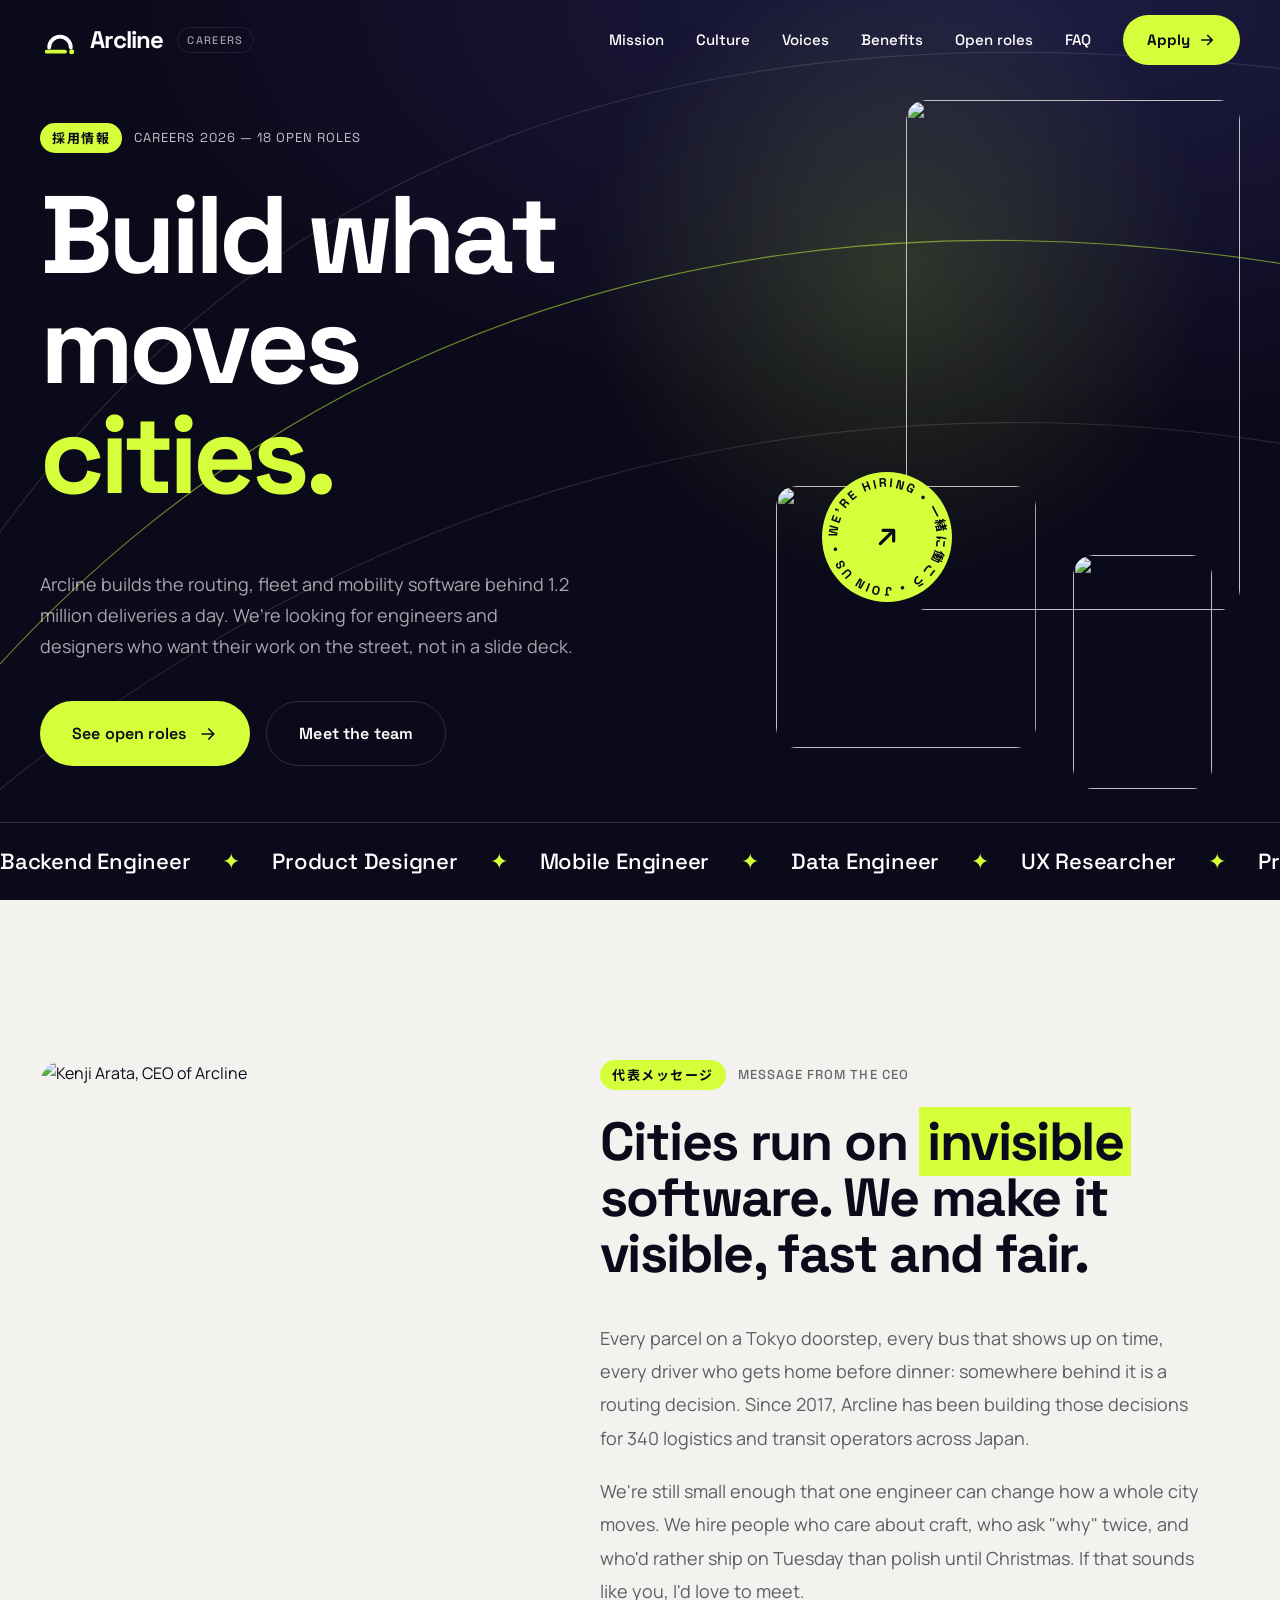
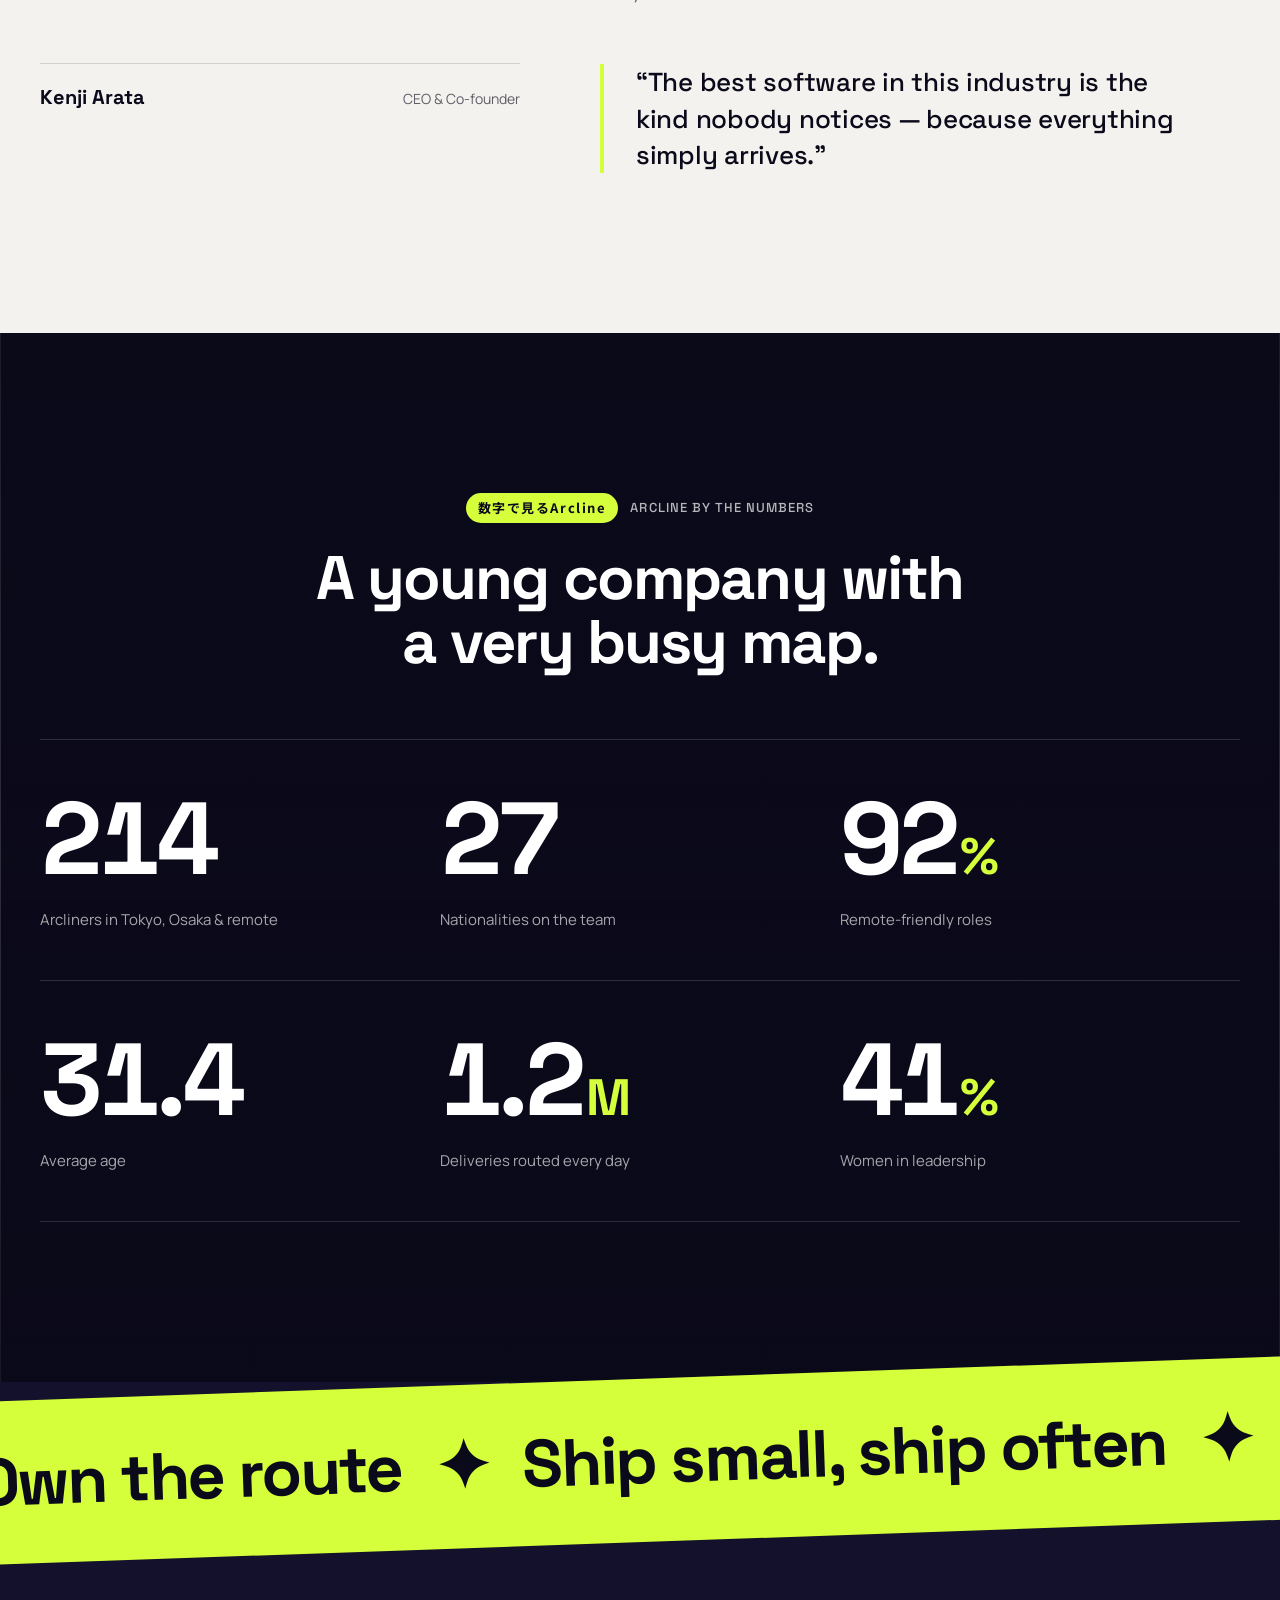
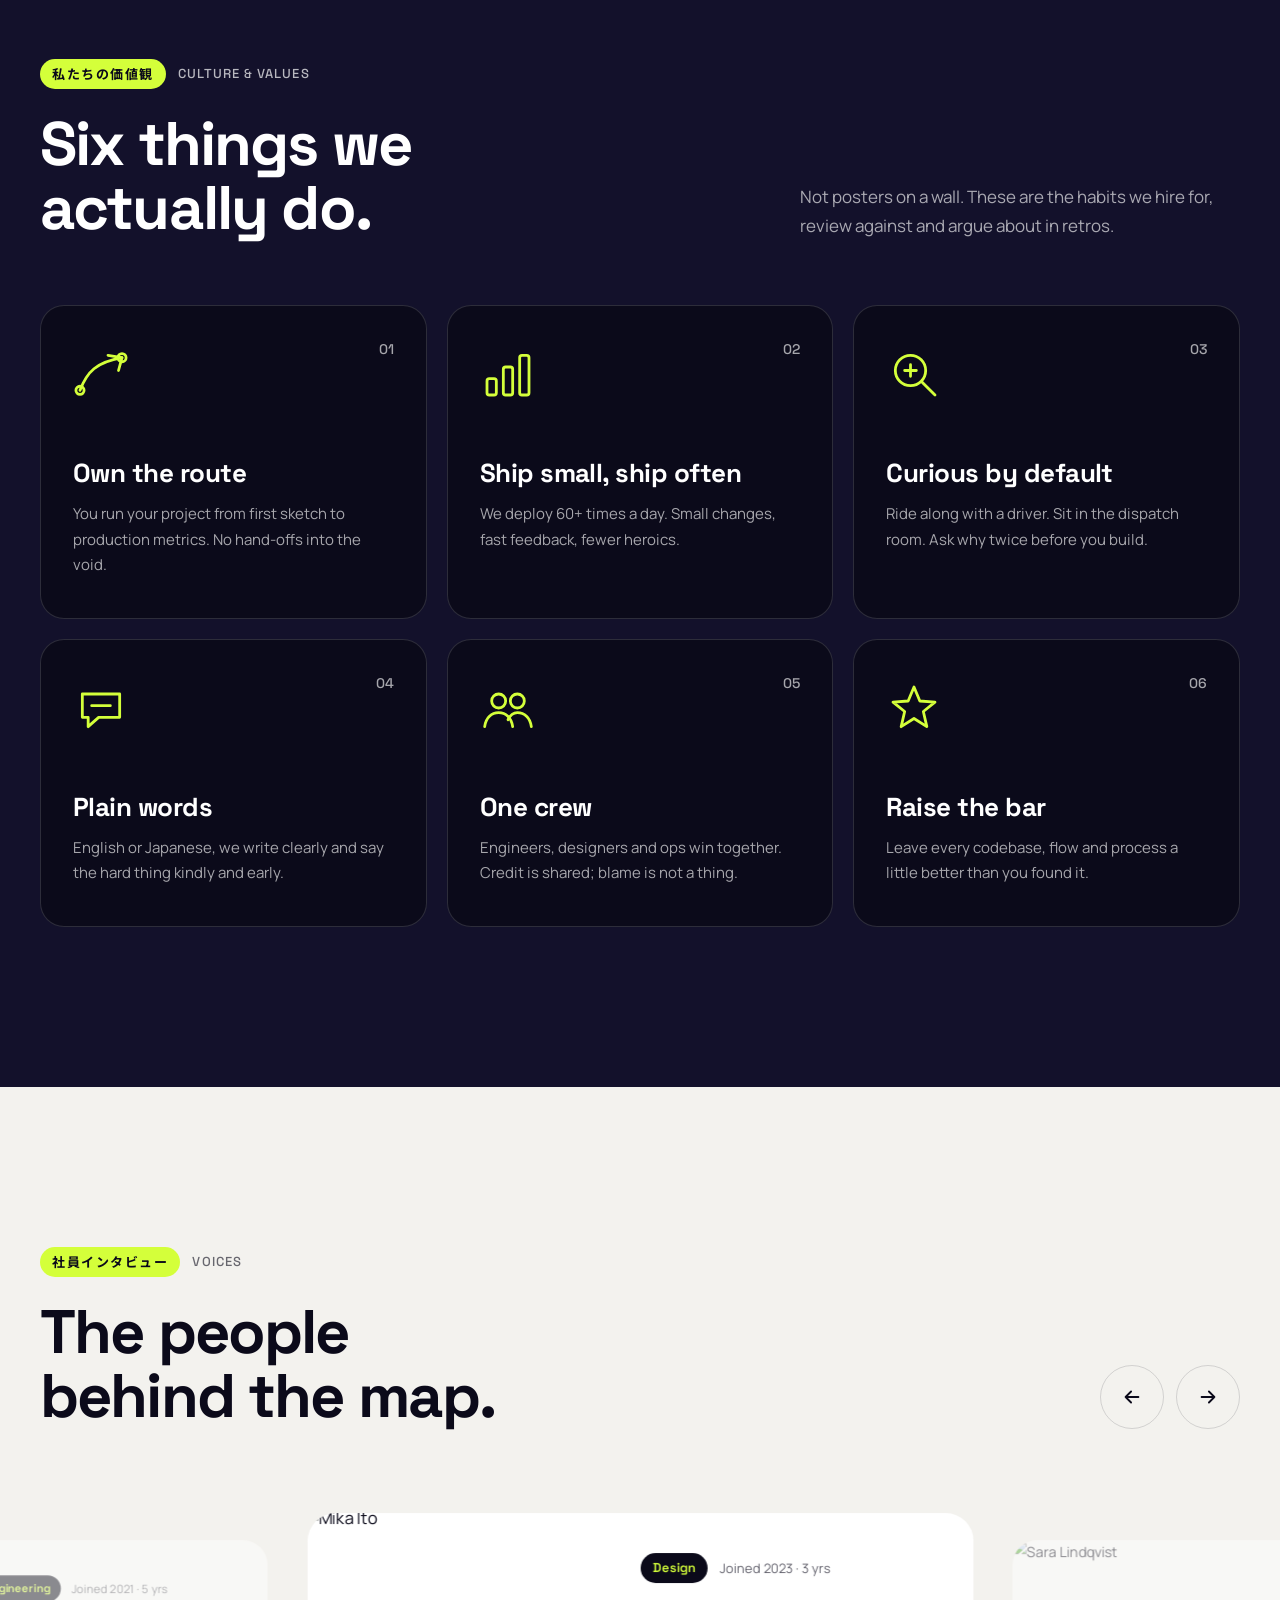
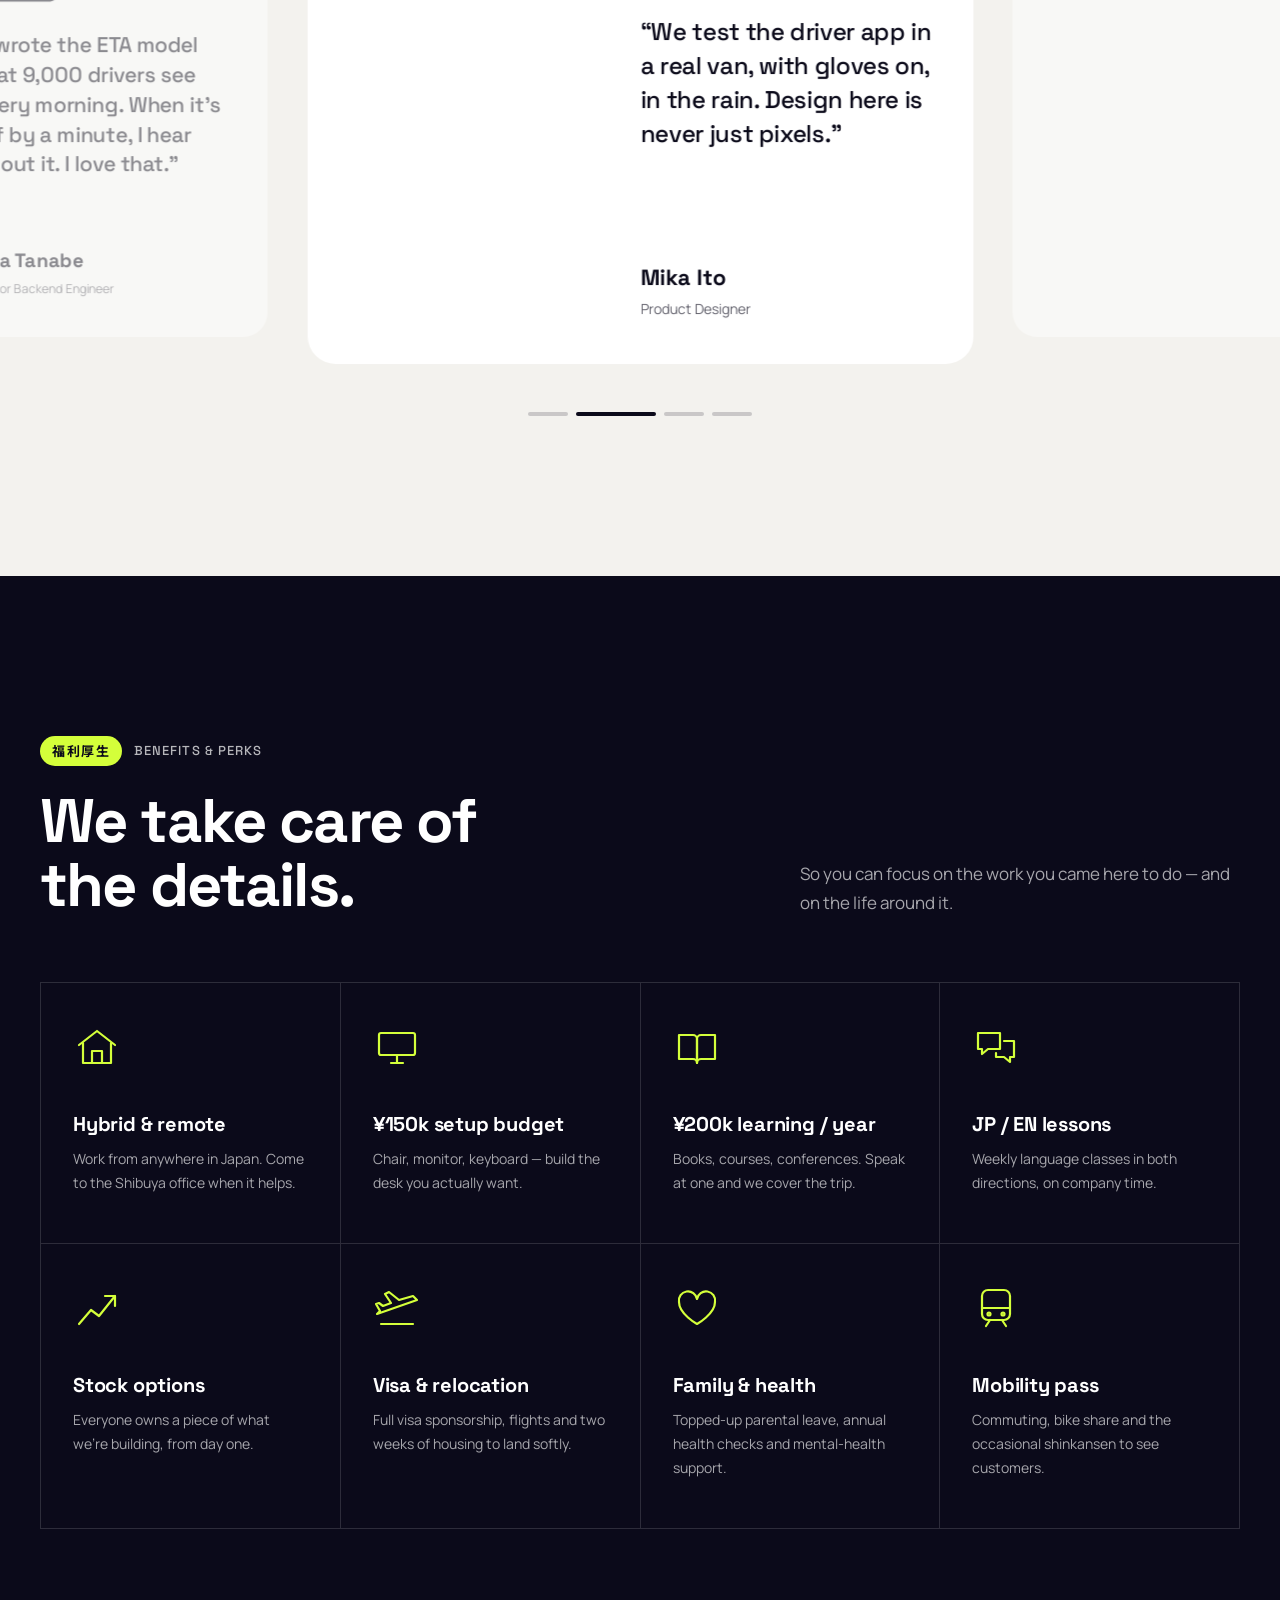
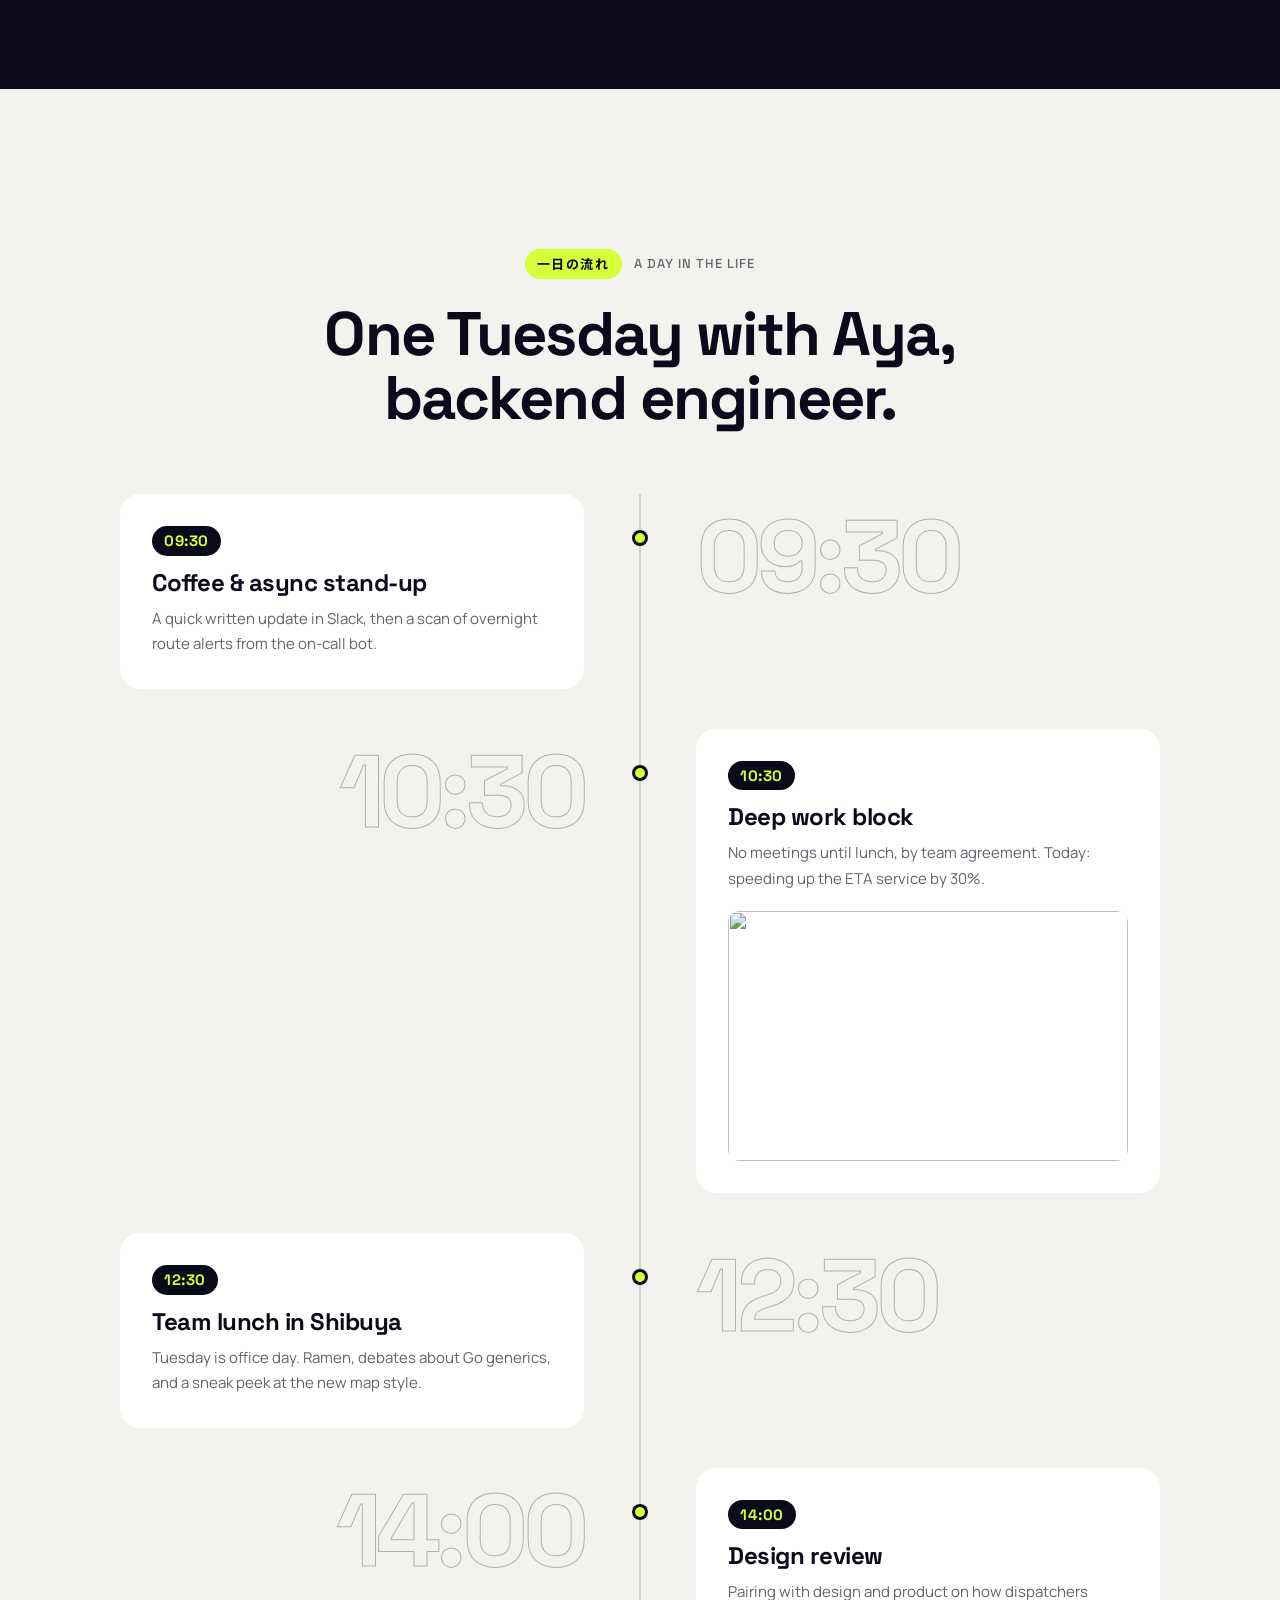
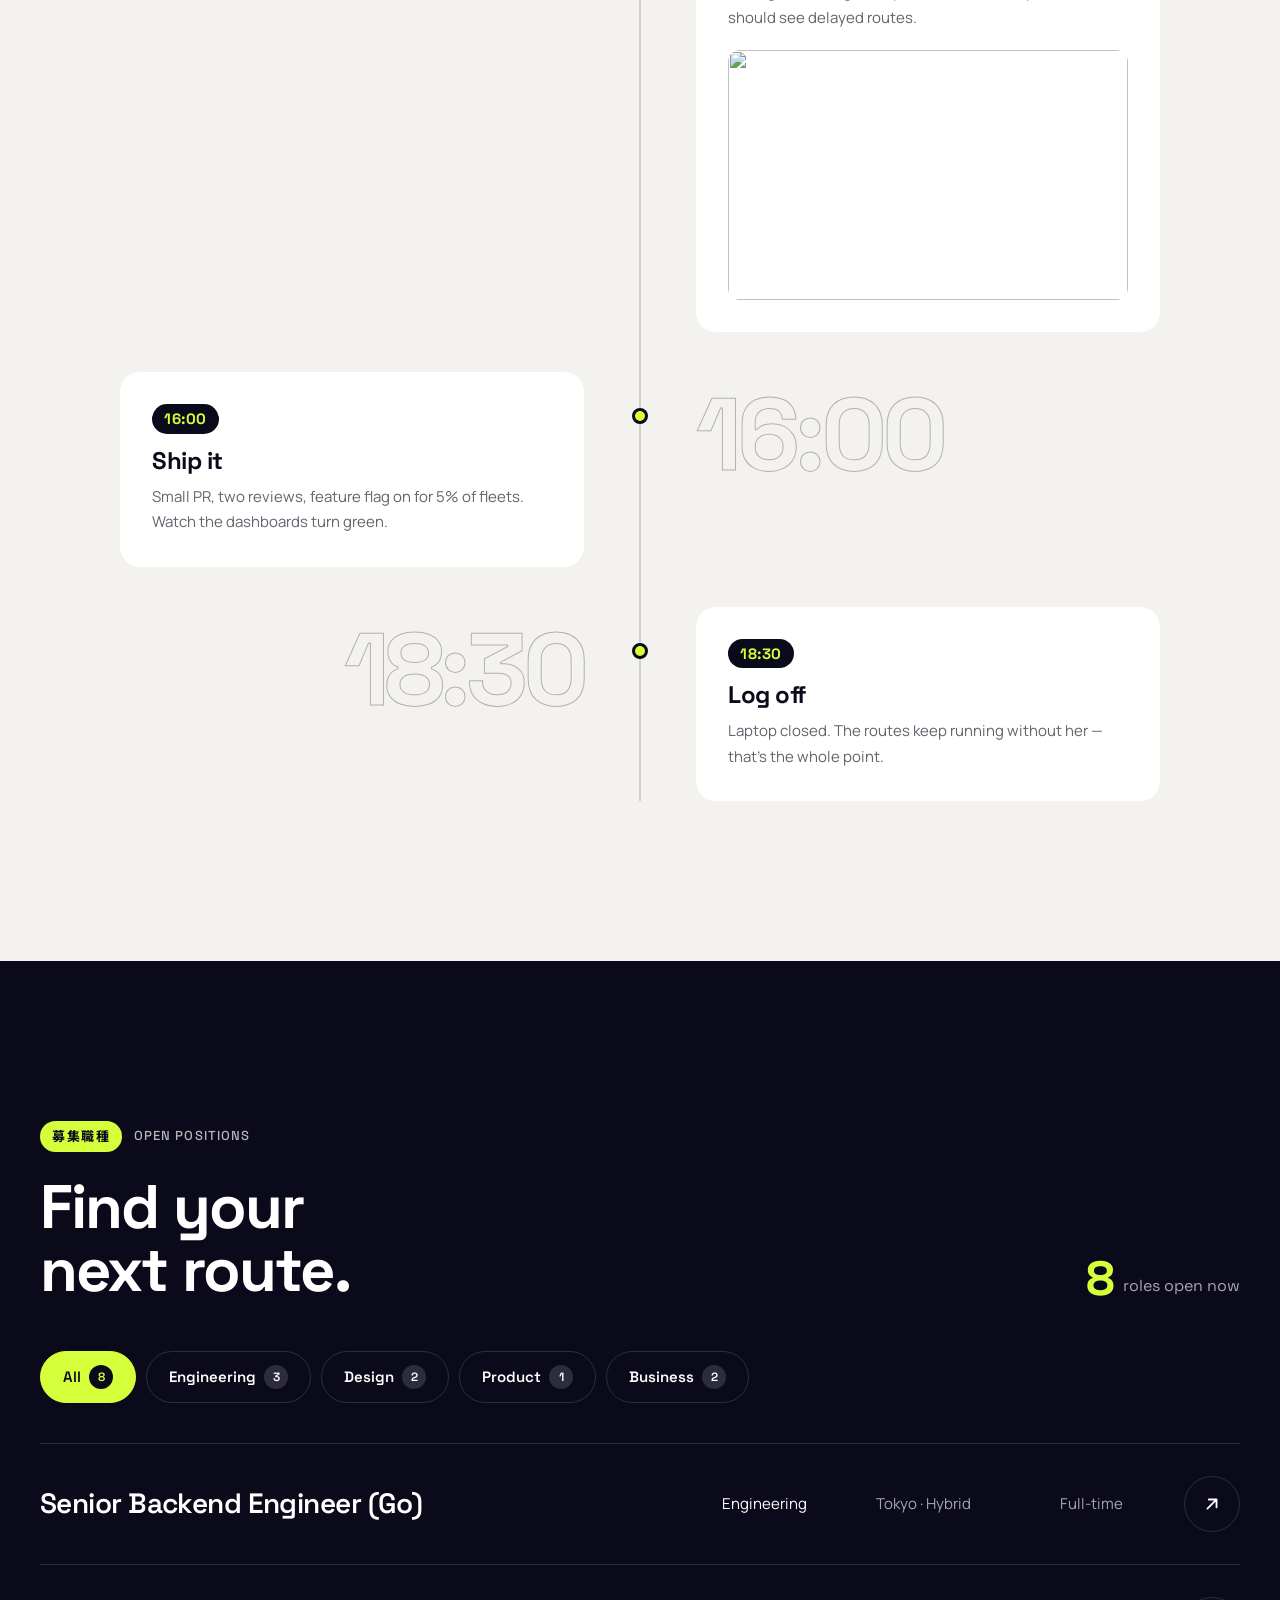
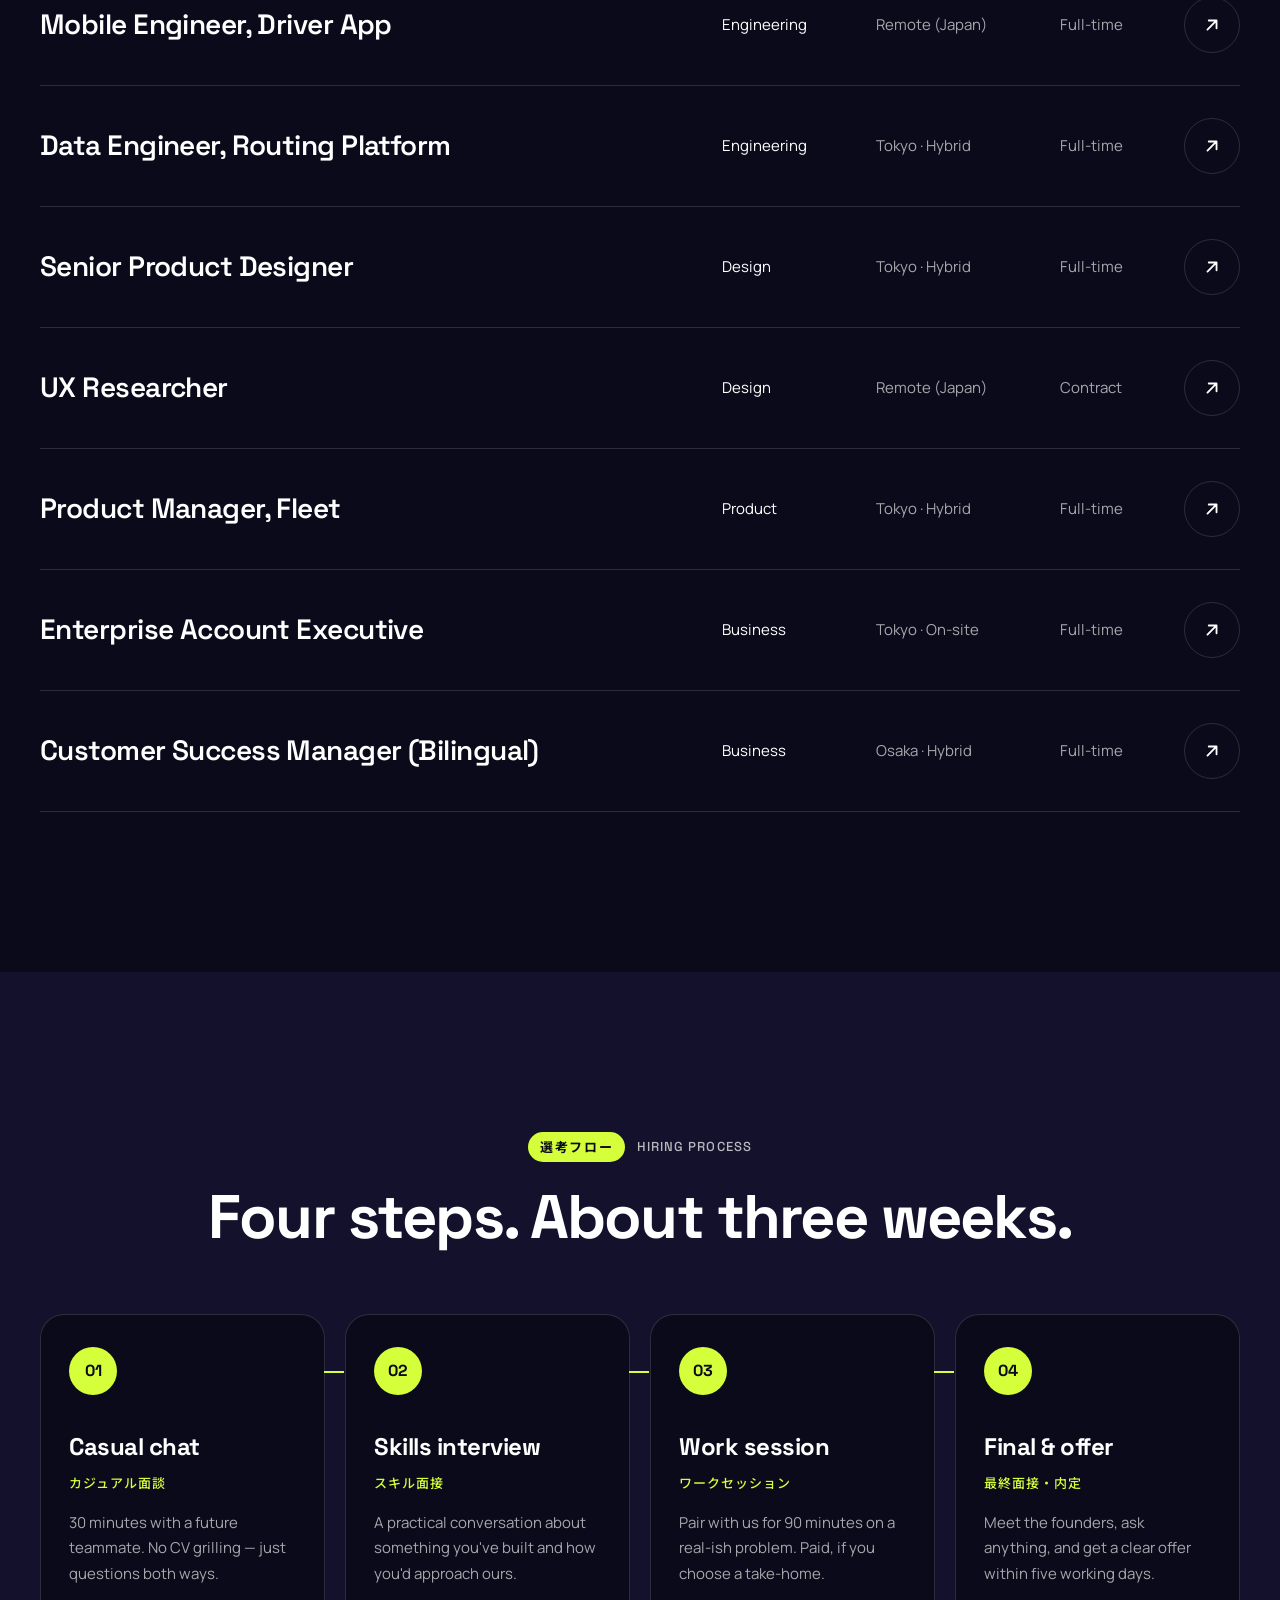
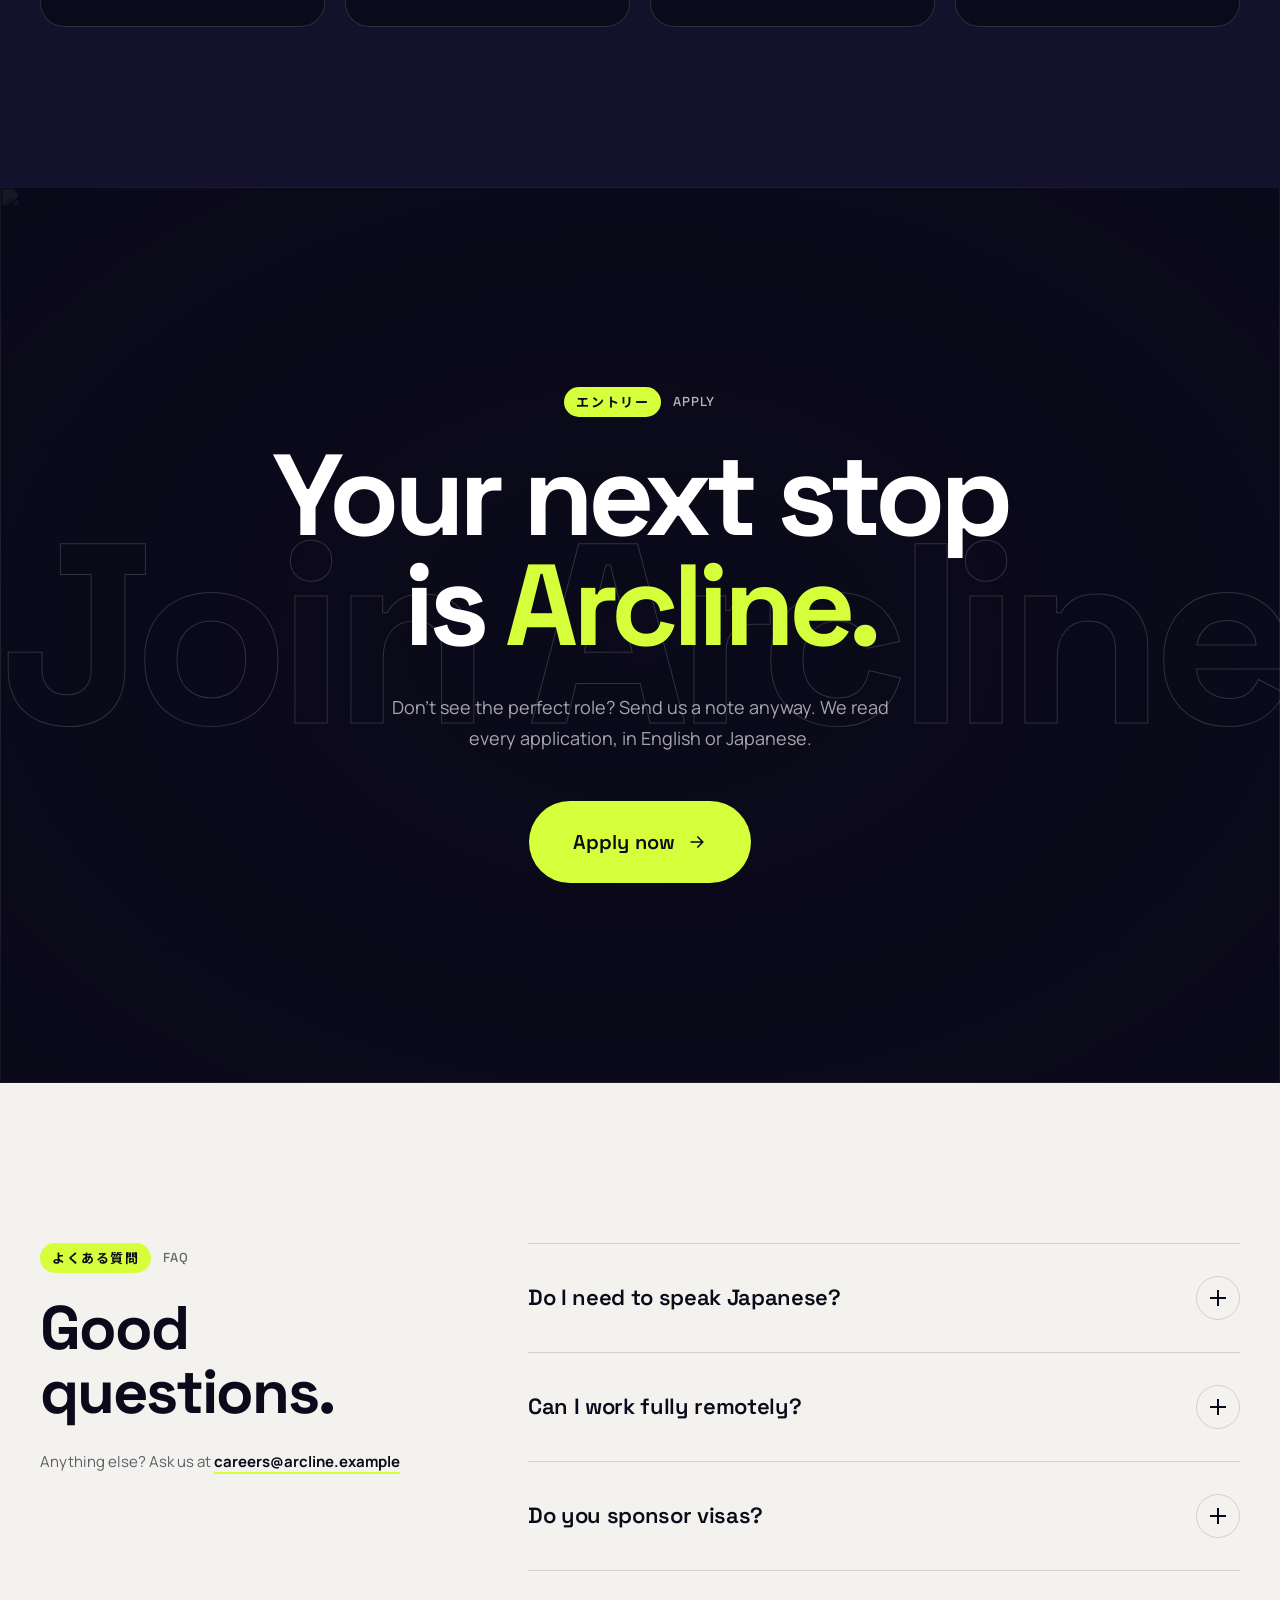
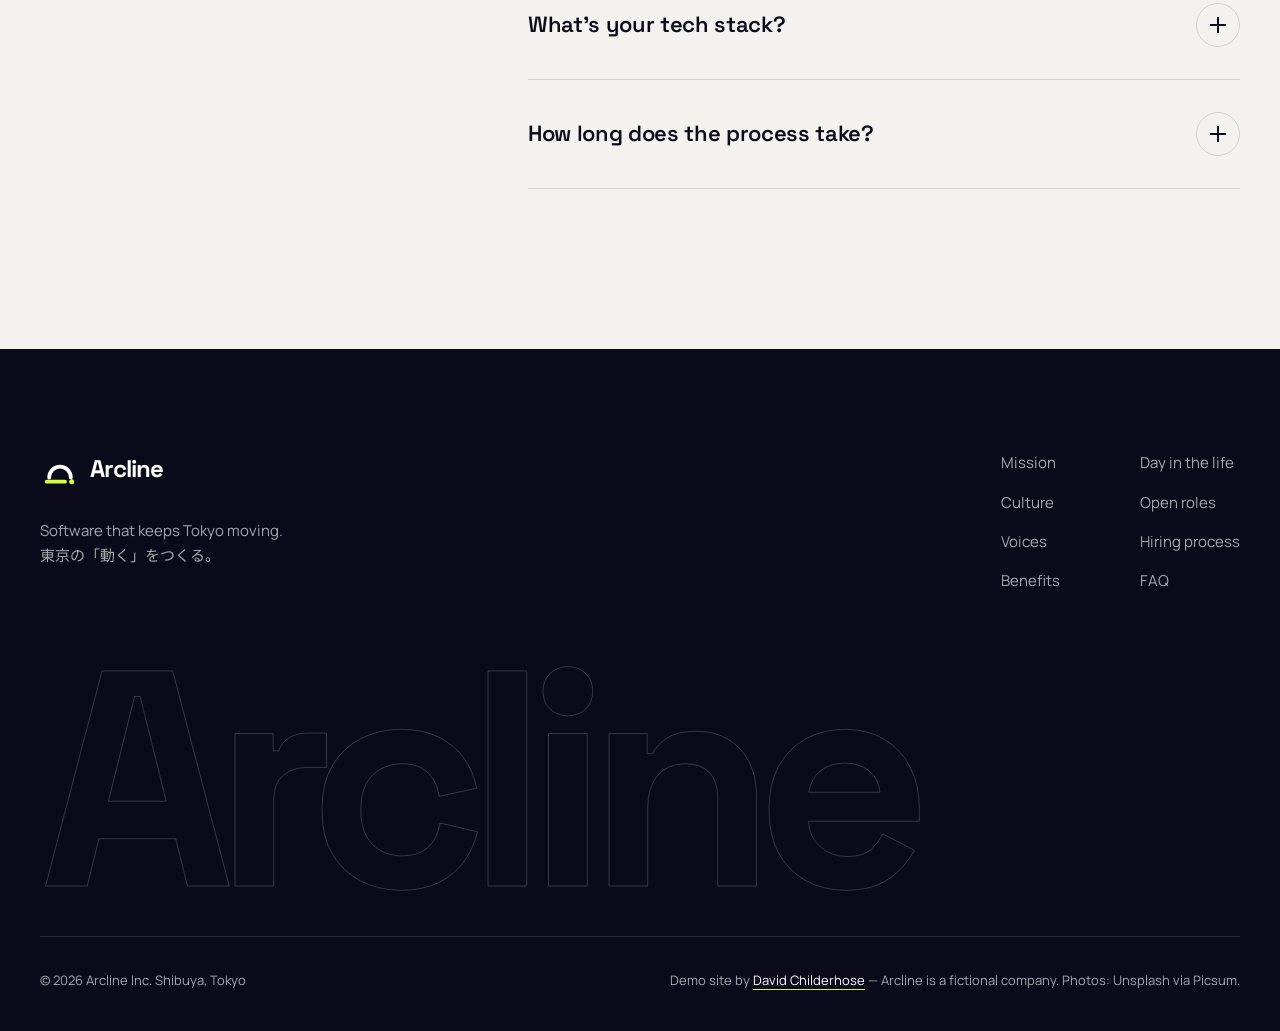
==== demos/arcline-careers/index.html @ d9622d0a "Add the portfolio site and project demos. Co-authored-by: Cursor <cursoragent@cursor.com>" ====
<!DOCTYPE html>
<html lang="en">
<head>
    <meta charset="UTF-8">
    <meta name="viewport" content="width=device-width, initial-scale=1">
    <title>Careers at Arcline | Build what moves Tokyo</title>
    <meta name="description" content="Join Arcline, the Tokyo tech company building logistics and mobility software. Open roles in engineering, design, product and business. Hybrid and remote-friendly.">
    <meta name="theme-color" content="#0b0a1a">
    <link rel="icon" type="image/svg+xml" href="data:image/svg+xml,%3Csvg xmlns='http://www.w3.org/2000/svg' viewBox='0 0 48 48'%3E%3Crect width='48' height='48' rx='12' fill='%230b0a1a'/%3E%3Cpath d='M11 33a13 13 0 0 1 26 0' fill='none' stroke='%23ffffff' stroke-width='4.5' stroke-linecap='round'/%3E%3Cpath d='M8 38h22' stroke='%23d4ff3a' stroke-width='4.5' stroke-linecap='round'/%3E%3Ccircle cx='38' cy='38' r='3' fill='%23d4ff3a'/%3E%3C/svg%3E">
    <link rel="preconnect" href="https://fonts.googleapis.com">
    <link rel="preconnect" href="https://fonts.gstatic.com" crossorigin>
    <link href="https://fonts.googleapis.com/css2?family=Space+Grotesk:wght@400;500;600;700&family=Manrope:wght@400;500;600;700&family=Noto+Sans+JP:wght@400;500;700&display=swap" rel="stylesheet">
    <link rel="stylesheet" href="https://cdn.jsdelivr.net/npm/swiper@11.1.4/swiper-bundle.min.css">
    <link rel="stylesheet" href="css/style.css">
</head>
<body>
    <div class="scroll-progress" aria-hidden="true"><span class="scroll-progress-bar"></span></div>

    <header id="site-header">
        <div class="header-inner">
            <a href="#hero" class="site-logo" aria-label="Arcline careers home">
                <svg class="logo-mark" viewBox="0 0 48 48" aria-hidden="true">
                    <path class="logo-arc" d="M11 33a13 13 0 0 1 26 0" />
                    <path class="logo-line" d="M8 38h22" />
                    <circle class="logo-dot" cx="38" cy="38" r="3" />
                </svg>
                <span class="logo-word">Arcline</span>
                <span class="logo-tag">Careers</span>
            </a>
            <nav id="global-nav" aria-label="Main">
                <ul class="nav-list">
                    <li class="nav-item"><a href="#mission">Mission</a></li>
                    <li class="nav-item"><a href="#culture">Culture</a></li>
                    <li class="nav-item"><a href="#voices">Voices</a></li>
                    <li class="nav-item"><a href="#benefits">Benefits</a></li>
                    <li class="nav-item"><a href="#jobs">Open roles</a></li>
                    <li class="nav-item"><a href="#faq">FAQ</a></li>
                </ul>
            </nav>
            <a href="#jobs" class="header-apply magnetic"><span class="magnetic-label">Apply</span>
                <svg viewBox="0 0 24 24" aria-hidden="true"><path d="M5 12h14M13 6l6 6-6 6" /></svg>
            </a>
            <button class="menu-toggle" type="button" aria-expanded="false" aria-controls="mobile-menu" aria-label="Open menu">
                <span class="menu-toggle-line"></span>
                <span class="menu-toggle-line"></span>
            </button>
        </div>
    </header>

    <div id="mobile-menu" class="mobile-menu" aria-hidden="true">
        <nav class="mobile-nav" aria-label="Mobile">
            <ul class="mobile-nav-list">
                <li class="mobile-nav-item"><a href="#mission"><span class="mobile-nav-num">01</span>Mission</a></li>
                <li class="mobile-nav-item"><a href="#culture"><span class="mobile-nav-num">02</span>Culture</a></li>
                <li class="mobile-nav-item"><a href="#voices"><span class="mobile-nav-num">03</span>Voices</a></li>
                <li class="mobile-nav-item"><a href="#benefits"><span class="mobile-nav-num">04</span>Benefits</a></li>
                <li class="mobile-nav-item"><a href="#jobs"><span class="mobile-nav-num">05</span>Open roles</a></li>
                <li class="mobile-nav-item"><a href="#faq"><span class="mobile-nav-num">06</span>FAQ</a></li>
            </ul>
        </nav>
        <a href="#jobs" class="mobile-menu-apply">Apply now</a>
        <p class="mobile-menu-note">採用情報 — We're hiring in Tokyo &amp; remote</p>
    </div>

    <main>
        <!-- Hero -->
        <section id="hero">
            <div class="hero-spotlight" aria-hidden="true"></div>
            <svg class="hero-arcs" viewBox="0 0 1200 800" preserveAspectRatio="xMidYMid slice" aria-hidden="true">
                <path class="hero-arc hero-arc-1" d="M-100 760 C 200 300, 700 120, 1300 260" />
                <path class="hero-arc hero-arc-2" d="M-100 820 C 300 420, 800 300, 1300 420" />
                <path class="hero-arc hero-arc-3" d="M-100 700 C 150 160, 600 -40, 1300 80" />
            </svg>
            <div class="hero-inner">
                <div class="hero-copy">
                    <p class="hero-kicker"><span class="kicker-jp">採用情報</span><span class="kicker-en">Careers 2026 — 18 open roles</span></p>
                    <h1 class="hero-title">
                        <span class="hero-line"><span class="hero-line-inner" data-split>Build what</span></span>
                        <span class="hero-line"><span class="hero-line-inner" data-split>moves</span></span>
                        <span class="hero-line hero-line-rotator">
                            <span class="hero-rotator" aria-live="polite">
                                <span class="rotator-word is-active">Tokyo.</span>
                                <span class="rotator-word">freight.</span>
                                <span class="rotator-word">cities.</span>
                                <span class="rotator-word">people.</span>
                            </span>
                        </span>
                    </h1>
                    <p class="hero-lead">Arcline builds the routing, fleet and mobility software behind 1.2 million deliveries a day. We're looking for engineers and designers who want their work on the street, not in a slide deck.</p>
                    <div class="hero-actions">
                        <a href="#jobs" class="btn btn-primary magnetic"><span class="magnetic-label">See open roles</span>
                            <svg viewBox="0 0 24 24" aria-hidden="true"><path d="M5 12h14M13 6l6 6-6 6" /></svg>
                        </a>
                        <a href="#voices" class="btn btn-ghost">Meet the team</a>
                    </div>
                </div>
                <div class="hero-collage" aria-hidden="true">
                    <figure class="collage-item collage-item-1" data-speed="0.12">
                        <img src="https://picsum.photos/id/1067/900/1100" width="900" height="1100" alt="">
                    </figure>
                    <figure class="collage-item collage-item-2" data-speed="-0.08">
                        <img src="https://picsum.photos/id/0/800/600" width="800" height="600" alt="">
                    </figure>
                    <figure class="collage-item collage-item-3" data-speed="0.2">
                        <img src="https://picsum.photos/id/1078/600/760" width="600" height="760" alt="">
                    </figure>
                    <div class="collage-badge">
                        <svg class="badge-ring" viewBox="0 0 120 120">
                            <defs><path id="badge-circle" d="M60 60m-46 0a46 46 0 1 1 92 0a46 46 0 1 1-92 0" /></defs>
                            <text><textPath href="#badge-circle" textLength="282" lengthAdjust="spacing">WE'RE HIRING • 一緒に働こう • JOIN US • </textPath></text>
                        </svg>
                        <svg class="badge-arrow" viewBox="0 0 24 24"><path d="M7 17L17 7M9 7h8v8" /></svg>
                    </div>
                </div>
            </div>
            <div class="hero-marquee" aria-hidden="true">
                <div class="marquee-track">
                    <span class="marquee-item">Backend Engineer</span><span class="marquee-sep">✦</span>
                    <span class="marquee-item">Product Designer</span><span class="marquee-sep">✦</span>
                    <span class="marquee-item">Mobile Engineer</span><span class="marquee-sep">✦</span>
                    <span class="marquee-item">Data Engineer</span><span class="marquee-sep">✦</span>
                    <span class="marquee-item">UX Researcher</span><span class="marquee-sep">✦</span>
                    <span class="marquee-item">Product Manager</span><span class="marquee-sep">✦</span>
                    <span class="marquee-item">Backend Engineer</span><span class="marquee-sep">✦</span>
                    <span class="marquee-item">Product Designer</span><span class="marquee-sep">✦</span>
                    <span class="marquee-item">Mobile Engineer</span><span class="marquee-sep">✦</span>
                    <span class="marquee-item">Data Engineer</span><span class="marquee-sep">✦</span>
                    <span class="marquee-item">UX Researcher</span><span class="marquee-sep">✦</span>
                    <span class="marquee-item">Product Manager</span><span class="marquee-sep">✦</span>
                </div>
            </div>
        </section>

        <!-- Mission / CEO message -->
        <section id="mission">
            <div class="section-inner mission-inner">
                <div class="mission-visual reveal">
                    <figure class="mission-photo mask-reveal">
                        <img src="https://picsum.photos/id/856/900/1100" width="900" height="1100" alt="Kenji Arata, CEO of Arcline" loading="lazy">
                    </figure>
                    <p class="mission-caption"><span class="mission-caption-name">Kenji Arata</span><span class="mission-caption-role">CEO &amp; Co-founder</span></p>
                </div>
                <div class="mission-body">
                    <div class="section-head reveal">
                        <p class="section-kicker"><span class="kicker-jp">代表メッセージ</span><span class="kicker-en">Message from the CEO</span></p>
                        <h2 class="section-title">Cities run on <em>invisible</em> software. We make it visible, fast and fair.</h2>
                    </div>
                    <div class="mission-text reveal">
                        <p>Every parcel on a Tokyo doorstep, every bus that shows up on time, every driver who gets home before dinner: somewhere behind it is a routing decision. Since 2017, Arcline has been building those decisions for 340 logistics and transit operators across Japan.</p>
                        <p>We're still small enough that one engineer can change how a whole city moves. We hire people who care about craft, who ask "why" twice, and who'd rather ship on Tuesday than polish until Christmas. If that sounds like you, I'd love to meet.</p>
                    </div>
                    <blockquote class="mission-quote reveal">
                        <p>&ldquo;The best software in this industry is the kind nobody notices — because everything simply arrives.&rdquo;</p>
                    </blockquote>
                </div>
            </div>
        </section>

        <!-- Numbers -->
        <section id="numbers">
            <div class="numbers-bg" aria-hidden="true">
                <img src="https://picsum.photos/id/692/1800/1000" width="1800" height="1000" alt="" loading="lazy">
            </div>
            <div class="section-inner">
                <div class="section-head section-head-center reveal">
                    <p class="section-kicker"><span class="kicker-jp">数字で見るArcline</span><span class="kicker-en">Arcline by the numbers</span></p>
                    <h2 class="section-title">A young company with<br>a very busy map.</h2>
                </div>
                <ul class="stats-list" data-stagger>
                    <li class="stat-item reveal">
                        <p class="stat-value"><span class="count" data-target="214">0</span></p>
                        <p class="stat-label">Arcliners in Tokyo, Osaka &amp; remote</p>
                    </li>
                    <li class="stat-item reveal">
                        <p class="stat-value"><span class="count" data-target="27">0</span></p>
                        <p class="stat-label">Nationalities on the team</p>
                    </li>
                    <li class="stat-item reveal">
                        <p class="stat-value"><span class="count" data-target="92">0</span><span class="stat-unit">%</span></p>
                        <p class="stat-label">Remote-friendly roles</p>
                    </li>
                    <li class="stat-item reveal">
                        <p class="stat-value"><span class="count" data-target="31.4" data-decimals="1">0</span></p>
                        <p class="stat-label">Average age</p>
                    </li>
                    <li class="stat-item reveal">
                        <p class="stat-value"><span class="count" data-target="1.2" data-decimals="1">0</span><span class="stat-unit">M</span></p>
                        <p class="stat-label">Deliveries routed every day</p>
                    </li>
                    <li class="stat-item reveal">
                        <p class="stat-value"><span class="count" data-target="41">0</span><span class="stat-unit">%</span></p>
                        <p class="stat-label">Women in leadership</p>
                    </li>
                </ul>
            </div>
        </section>

        <!-- Culture / values -->
        <section id="culture">
            <div class="values-marquee" aria-hidden="true">
                <div class="marquee-track marquee-track-reverse">
                    <span class="marquee-item">Own the route</span><span class="marquee-sep">✦</span>
                    <span class="marquee-item">Ship small, ship often</span><span class="marquee-sep">✦</span>
                    <span class="marquee-item">Curious by default</span><span class="marquee-sep">✦</span>
                    <span class="marquee-item">One crew</span><span class="marquee-sep">✦</span>
                    <span class="marquee-item">Own the route</span><span class="marquee-sep">✦</span>
                    <span class="marquee-item">Ship small, ship often</span><span class="marquee-sep">✦</span>
                    <span class="marquee-item">Curious by default</span><span class="marquee-sep">✦</span>
                    <span class="marquee-item">One crew</span><span class="marquee-sep">✦</span>
                </div>
            </div>
            <div class="section-inner">
                <div class="section-head section-head-split reveal">
                    <p class="section-kicker"><span class="kicker-jp">私たちの価値観</span><span class="kicker-en">Culture &amp; values</span></p>
                    <h2 class="section-title">Six things we<br>actually do.</h2>
                    <p class="section-lead">Not posters on a wall. These are the habits we hire for, review against and argue about in retros.</p>
                </div>
                <ul class="values-list" data-stagger>
                    <li class="value-card reveal">
                        <span class="value-num">01</span>
                        <svg class="value-icon" viewBox="0 0 48 48" aria-hidden="true"><path d="M6 38c6-16 14-24 36-28" /><circle cx="6" cy="38" r="3.5" /><circle cx="42" cy="10" r="3.5" /><path d="M30 8l12 2-3 11" /></svg>
                        <h3 class="value-title">Own the route</h3>
                        <p class="value-text">You run your project from first sketch to production metrics. No hand-offs into the void.</p>
                    </li>
                    <li class="value-card reveal">
                        <span class="value-num">02</span>
                        <svg class="value-icon" viewBox="0 0 48 48" aria-hidden="true"><rect x="6" y="28" width="8" height="14" rx="2" /><rect x="20" y="18" width="8" height="24" rx="2" /><rect x="34" y="8" width="8" height="34" rx="2" /></svg>
                        <h3 class="value-title">Ship small, ship often</h3>
                        <p class="value-text">We deploy 60+ times a day. Small changes, fast feedback, fewer heroics.</p>
                    </li>
                    <li class="value-card reveal">
                        <span class="value-num">03</span>
                        <svg class="value-icon" viewBox="0 0 48 48" aria-hidden="true"><circle cx="21" cy="21" r="13" /><path d="M31 31l11 11" /><path d="M16 21h10M21 16v10" /></svg>
                        <h3 class="value-title">Curious by default</h3>
                        <p class="value-text">Ride along with a driver. Sit in the dispatch room. Ask why twice before you build.</p>
                    </li>
                    <li class="value-card reveal">
                        <span class="value-num">04</span>
                        <svg class="value-icon" viewBox="0 0 48 48" aria-hidden="true"><path d="M8 12h32v20H22l-9 8v-8H8z" /><path d="M16 22h16" /></svg>
                        <h3 class="value-title">Plain words</h3>
                        <p class="value-text">English or Japanese, we write clearly and say the hard thing kindly and early.</p>
                    </li>
                    <li class="value-card reveal">
                        <span class="value-num">05</span>
                        <svg class="value-icon" viewBox="0 0 48 48" aria-hidden="true"><circle cx="16" cy="18" r="6" /><circle cx="32" cy="18" r="6" /><path d="M4 40c1-8 6-12 12-12s11 4 12 12" /><path d="M24 34c2-4 5-6 8-6 6 0 11 4 12 12" /></svg>
                        <h3 class="value-title">One crew</h3>
                        <p class="value-text">Engineers, designers and ops win together. Credit is shared; blame is not a thing.</p>
                    </li>
                    <li class="value-card reveal">
                        <span class="value-num">06</span>
                        <svg class="value-icon" viewBox="0 0 48 48" aria-hidden="true"><path d="M24 6l5 12 13 1-10 8 3 13-11-7-11 7 3-13-10-8 13-1z" /></svg>
                        <h3 class="value-title">Raise the bar</h3>
                        <p class="value-text">Leave every codebase, flow and process a little better than you found it.</p>
                    </li>
                </ul>
            </div>
        </section>

        <!-- Voices -->
        <section id="voices">
            <div class="section-inner">
                <div class="section-head section-head-row reveal">
                    <div class="section-head-text">
                        <p class="section-kicker"><span class="kicker-jp">社員インタビュー</span><span class="kicker-en">Voices</span></p>
                        <h2 class="section-title">The people<br>behind the map.</h2>
                    </div>
                    <div class="voices-nav">
                        <button class="voices-prev" type="button" aria-label="Previous interview"><svg viewBox="0 0 24 24" aria-hidden="true"><path d="M19 12H5M11 6l-6 6 6 6" /></svg></button>
                        <button class="voices-next" type="button" aria-label="Next interview"><svg viewBox="0 0 24 24" aria-hidden="true"><path d="M5 12h14M13 6l6 6-6 6" /></svg></button>
                    </div>
                </div>
            </div>
            <div class="voices-slider swiper reveal">
                <div class="swiper-wrapper">
                    <article class="voice-card swiper-slide">
                        <figure class="voice-photo">
                            <img src="https://picsum.photos/id/1027/700/900" width="700" height="900" alt="Aya Tanabe" loading="lazy">
                        </figure>
                        <div class="voice-body">
                            <p class="voice-meta"><span class="voice-team">Engineering</span><span class="voice-years">Joined 2021 · 5 yrs</span></p>
                            <p class="voice-quote">&ldquo;I wrote the ETA model that 9,000 drivers see every morning. When it's off by a minute, I hear about it. I love that.&rdquo;</p>
                            <p class="voice-name">Aya Tanabe</p>
                            <p class="voice-role">Senior Backend Engineer</p>
                        </div>
                    </article>
                    <article class="voice-card swiper-slide">
                        <figure class="voice-photo">
                            <img src="https://picsum.photos/id/823/700/900" width="700" height="900" alt="Mika Ito" loading="lazy">
                        </figure>
                        <div class="voice-body">
                            <p class="voice-meta"><span class="voice-team">Design</span><span class="voice-years">Joined 2023 · 3 yrs</span></p>
                            <p class="voice-quote">&ldquo;We test the driver app in a real van, with gloves on, in the rain. Design here is never just pixels.&rdquo;</p>
                            <p class="voice-name">Mika Ito</p>
                            <p class="voice-role">Product Designer</p>
                        </div>
                    </article>
                    <article class="voice-card swiper-slide">
                        <figure class="voice-photo">
                            <img src="https://picsum.photos/id/1005/700/900" width="700" height="900" alt="Sara Lindqvist" loading="lazy">
                        </figure>
                        <div class="voice-body">
                            <p class="voice-meta"><span class="voice-team">Product</span><span class="voice-years">Joined 2022 · 4 yrs</span></p>
                            <p class="voice-quote">&ldquo;I moved from Stockholm with zero Japanese. The language support and patient teammates got me to business level in two years.&rdquo;</p>
                            <p class="voice-name">Sara Lindqvist</p>
                            <p class="voice-role">Product Manager, Fleet</p>
                        </div>
                    </article>
                    <article class="voice-card swiper-slide">
                        <figure class="voice-photo">
                            <img src="https://picsum.photos/id/1012/700/900" width="700" height="900" alt="Ren Okada" loading="lazy">
                        </figure>
                        <div class="voice-body">
                            <p class="voice-meta"><span class="voice-team">Engineering</span><span class="voice-years">Joined 2019 · 7 yrs</span></p>
                            <p class="voice-quote">&ldquo;I was employee #12. The scale changed, the habits didn't: small PRs, honest retros and lunch together on Fridays.&rdquo;</p>
                            <p class="voice-name">Ren Okada</p>
                            <p class="voice-role">Staff Mobile Engineer</p>
                        </div>
                    </article>
                </div>
                <div class="voices-pagination"></div>
            </div>
        </section>

        <!-- Benefits -->
        <section id="benefits">
            <div class="section-inner">
                <div class="section-head section-head-split reveal">
                    <p class="section-kicker"><span class="kicker-jp">福利厚生</span><span class="kicker-en">Benefits &amp; perks</span></p>
                    <h2 class="section-title">We take care of<br>the details.</h2>
                    <p class="section-lead">So you can focus on the work you came here to do — and on the life around it.</p>
                </div>
                <ul class="benefits-list" data-stagger>
                    <li class="benefit-card reveal">
                        <svg class="benefit-icon" viewBox="0 0 48 48" aria-hidden="true"><path d="M6 22L24 8l18 14" /><path d="M10 20v20h28V20" /><rect x="19" y="28" width="10" height="12" /></svg>
                        <h3 class="benefit-title">Hybrid &amp; remote</h3>
                        <p class="benefit-text">Work from anywhere in Japan. Come to the Shibuya office when it helps.</p>
                    </li>
                    <li class="benefit-card reveal">
                        <svg class="benefit-icon" viewBox="0 0 48 48" aria-hidden="true"><rect x="6" y="10" width="36" height="22" rx="2" /><path d="M18 40h12M24 32v8" /></svg>
                        <h3 class="benefit-title">¥150k setup budget</h3>
                        <p class="benefit-text">Chair, monitor, keyboard — build the desk you actually want.</p>
                    </li>
                    <li class="benefit-card reveal">
                        <svg class="benefit-icon" viewBox="0 0 48 48" aria-hidden="true"><path d="M6 12h14a4 4 0 0 1 4 4v24a4 4 0 0 0-4-4H6z" /><path d="M42 12H28a4 4 0 0 0-4 4v24a4 4 0 0 1 4-4h14z" /></svg>
                        <h3 class="benefit-title">¥200k learning / year</h3>
                        <p class="benefit-text">Books, courses, conferences. Speak at one and we cover the trip.</p>
                    </li>
                    <li class="benefit-card reveal">
                        <svg class="benefit-icon" viewBox="0 0 48 48" aria-hidden="true"><path d="M6 10h22v16H16l-6 5v-5H6z" /><path d="M32 18h10v16h-4v5l-6-5h-8v-4" /></svg>
                        <h3 class="benefit-title">JP / EN lessons</h3>
                        <p class="benefit-text">Weekly language classes in both directions, on company time.</p>
                    </li>
                    <li class="benefit-card reveal">
                        <svg class="benefit-icon" viewBox="0 0 48 48" aria-hidden="true"><path d="M6 40l12-14 8 6 16-20" /><path d="M32 12h10v10" /></svg>
                        <h3 class="benefit-title">Stock options</h3>
                        <p class="benefit-text">Everyone owns a piece of what we're building, from day one.</p>
                    </li>
                    <li class="benefit-card reveal">
                        <svg class="benefit-icon" viewBox="0 0 48 48" aria-hidden="true"><path d="M4 30l40-14-4-4-14 4-10-8-4 2 6 9-8 3-4-3-3 1 4 7z" /><path d="M8 40h32" /></svg>
                        <h3 class="benefit-title">Visa &amp; relocation</h3>
                        <p class="benefit-text">Full visa sponsorship, flights and two weeks of housing to land softly.</p>
                    </li>
                    <li class="benefit-card reveal">
                        <svg class="benefit-icon" viewBox="0 0 48 48" aria-hidden="true"><path d="M24 40S6 30 6 18a9 9 0 0 1 18-3 9 9 0 0 1 18 3c0 12-18 22-18 22z" /></svg>
                        <h3 class="benefit-title">Family &amp; health</h3>
                        <p class="benefit-text">Topped-up parental leave, annual health checks and mental-health support.</p>
                    </li>
                    <li class="benefit-card reveal">
                        <svg class="benefit-icon" viewBox="0 0 48 48" aria-hidden="true"><rect x="10" y="6" width="28" height="30" rx="6" /><path d="M10 24h28" /><circle cx="17" cy="30" r="1.5" /><circle cx="31" cy="30" r="1.5" /><path d="M14 42l4-6M34 42l-4-6" /></svg>
                        <h3 class="benefit-title">Mobility pass</h3>
                        <p class="benefit-text">Commuting, bike share and the occasional shinkansen to see customers.</p>
                    </li>
                </ul>
            </div>
        </section>

        <!-- Day in the life -->
        <section id="day">
            <div class="section-inner">
                <div class="section-head section-head-center reveal">
                    <p class="section-kicker"><span class="kicker-jp">一日の流れ</span><span class="kicker-en">A day in the life</span></p>
                    <h2 class="section-title">One Tuesday with Aya,<br>backend engineer.</h2>
                </div>
                <div class="timeline">
                    <span class="timeline-line" aria-hidden="true"><span class="timeline-line-fill"></span></span>
                    <ol class="timeline-list">
                        <li class="timeline-item reveal">
                            <p class="timeline-bigtime" aria-hidden="true">09:30</p>
                            <div class="timeline-card">
                                <p class="timeline-time">09:30</p>
                                <h3 class="timeline-title">Coffee &amp; async stand-up</h3>
                                <p class="timeline-text">A quick written update in Slack, then a scan of overnight route alerts from the on-call bot.</p>
                            </div>
                        </li>
                        <li class="timeline-item reveal">
                            <p class="timeline-bigtime" aria-hidden="true">10:30</p>
                            <div class="timeline-card">
                                <p class="timeline-time">10:30</p>
                                <h3 class="timeline-title">Deep work block</h3>
                                <p class="timeline-text">No meetings until lunch, by team agreement. Today: speeding up the ETA service by 30%.</p>
                                <figure class="timeline-photo"><img src="https://picsum.photos/id/1/640/400" width="640" height="400" alt="" loading="lazy"></figure>
                            </div>
                        </li>
                        <li class="timeline-item reveal">
                            <p class="timeline-bigtime" aria-hidden="true">12:30</p>
                            <div class="timeline-card">
                                <p class="timeline-time">12:30</p>
                                <h3 class="timeline-title">Team lunch in Shibuya</h3>
                                <p class="timeline-text">Tuesday is office day. Ramen, debates about Go generics, and a sneak peek at the new map style.</p>
                            </div>
                        </li>
                        <li class="timeline-item reveal">
                            <p class="timeline-bigtime" aria-hidden="true">14:00</p>
                            <div class="timeline-card">
                                <p class="timeline-time">14:00</p>
                                <h3 class="timeline-title">Design review</h3>
                                <p class="timeline-text">Pairing with design and product on how dispatchers should see delayed routes.</p>
                                <figure class="timeline-photo"><img src="https://picsum.photos/id/529/640/400" width="640" height="400" alt="" loading="lazy"></figure>
                            </div>
                        </li>
                        <li class="timeline-item reveal">
                            <p class="timeline-bigtime" aria-hidden="true">16:00</p>
                            <div class="timeline-card">
                                <p class="timeline-time">16:00</p>
                                <h3 class="timeline-title">Ship it</h3>
                                <p class="timeline-text">Small PR, two reviews, feature flag on for 5% of fleets. Watch the dashboards turn green.</p>
                            </div>
                        </li>
                        <li class="timeline-item reveal">
                            <p class="timeline-bigtime" aria-hidden="true">18:30</p>
                            <div class="timeline-card">
                                <p class="timeline-time">18:30</p>
                                <h3 class="timeline-title">Log off</h3>
                                <p class="timeline-text">Laptop closed. The routes keep running without her — that's the whole point.</p>
                            </div>
                        </li>
                    </ol>
                </div>
            </div>
        </section>

        <!-- Jobs -->
        <section id="jobs">
            <div class="section-inner">
                <div class="section-head section-head-row reveal">
                    <div class="section-head-text">
                        <p class="section-kicker"><span class="kicker-jp">募集職種</span><span class="kicker-en">Open positions</span></p>
                        <h2 class="section-title">Find your<br>next route.</h2>
                    </div>
                    <p class="jobs-count"><span class="jobs-count-num">8</span> roles open now</p>
                </div>
                <div class="job-filters reveal" role="group" aria-label="Filter roles by team">
                    <button class="filter-tab is-active" type="button" data-filter="all" aria-pressed="true">All <span class="filter-count">8</span></button>
                    <button class="filter-tab" type="button" data-filter="engineering" aria-pressed="false">Engineering <span class="filter-count">3</span></button>
                    <button class="filter-tab" type="button" data-filter="design" aria-pressed="false">Design <span class="filter-count">2</span></button>
                    <button class="filter-tab" type="button" data-filter="product" aria-pressed="false">Product <span class="filter-count">1</span></button>
                    <button class="filter-tab" type="button" data-filter="business" aria-pressed="false">Business <span class="filter-count">2</span></button>
                </div>
                <ul class="job-list reveal">
                    <li class="job-item" data-team="engineering">
                        <a href="#apply" class="job-link">
                            <span class="job-title">Senior Backend Engineer (Go)</span>
                            <span class="job-team">Engineering</span>
                            <span class="job-location">Tokyo · Hybrid</span>
                            <span class="job-type">Full-time</span>
                            <span class="job-arrow" aria-hidden="true"><svg viewBox="0 0 24 24"><path d="M5 12h14M13 6l6 6-6 6" /></svg></span>
                        </a>
                    </li>
                    <li class="job-item" data-team="engineering">
                        <a href="#apply" class="job-link">
                            <span class="job-title">Mobile Engineer, Driver App</span>
                            <span class="job-team">Engineering</span>
                            <span class="job-location">Remote (Japan)</span>
                            <span class="job-type">Full-time</span>
                            <span class="job-arrow" aria-hidden="true"><svg viewBox="0 0 24 24"><path d="M5 12h14M13 6l6 6-6 6" /></svg></span>
                        </a>
                    </li>
                    <li class="job-item" data-team="engineering">
                        <a href="#apply" class="job-link">
                            <span class="job-title">Data Engineer, Routing Platform</span>
                            <span class="job-team">Engineering</span>
                            <span class="job-location">Tokyo · Hybrid</span>
                            <span class="job-type">Full-time</span>
                            <span class="job-arrow" aria-hidden="true"><svg viewBox="0 0 24 24"><path d="M5 12h14M13 6l6 6-6 6" /></svg></span>
                        </a>
                    </li>
                    <li class="job-item" data-team="design">
                        <a href="#apply" class="job-link">
                            <span class="job-title">Senior Product Designer</span>
                            <span class="job-team">Design</span>
                            <span class="job-location">Tokyo · Hybrid</span>
                            <span class="job-type">Full-time</span>
                            <span class="job-arrow" aria-hidden="true"><svg viewBox="0 0 24 24"><path d="M5 12h14M13 6l6 6-6 6" /></svg></span>
                        </a>
                    </li>
                    <li class="job-item" data-team="design">
                        <a href="#apply" class="job-link">
                            <span class="job-title">UX Researcher</span>
                            <span class="job-team">Design</span>
                            <span class="job-location">Remote (Japan)</span>
                            <span class="job-type">Contract</span>
                            <span class="job-arrow" aria-hidden="true"><svg viewBox="0 0 24 24"><path d="M5 12h14M13 6l6 6-6 6" /></svg></span>
                        </a>
                    </li>
                    <li class="job-item" data-team="product">
                        <a href="#apply" class="job-link">
                            <span class="job-title">Product Manager, Fleet</span>
                            <span class="job-team">Product</span>
                            <span class="job-location">Tokyo · Hybrid</span>
                            <span class="job-type">Full-time</span>
                            <span class="job-arrow" aria-hidden="true"><svg viewBox="0 0 24 24"><path d="M5 12h14M13 6l6 6-6 6" /></svg></span>
                        </a>
                    </li>
                    <li class="job-item" data-team="business">
                        <a href="#apply" class="job-link">
                            <span class="job-title">Enterprise Account Executive</span>
                            <span class="job-team">Business</span>
                            <span class="job-location">Tokyo · On-site</span>
                            <span class="job-type">Full-time</span>
                            <span class="job-arrow" aria-hidden="true"><svg viewBox="0 0 24 24"><path d="M5 12h14M13 6l6 6-6 6" /></svg></span>
                        </a>
                    </li>
                    <li class="job-item" data-team="business">
                        <a href="#apply" class="job-link">
                            <span class="job-title">Customer Success Manager (Bilingual)</span>
                            <span class="job-team">Business</span>
                            <span class="job-location">Osaka · Hybrid</span>
                            <span class="job-type">Full-time</span>
                            <span class="job-arrow" aria-hidden="true"><svg viewBox="0 0 24 24"><path d="M5 12h14M13 6l6 6-6 6" /></svg></span>
                        </a>
                    </li>
                </ul>
            </div>
        </section>

        <!-- Hiring process -->
        <section id="process">
            <div class="section-inner">
                <div class="section-head section-head-center reveal">
                    <p class="section-kicker"><span class="kicker-jp">選考フロー</span><span class="kicker-en">Hiring process</span></p>
                    <h2 class="section-title">Four steps. About three weeks.</h2>
                </div>
                <ol class="process-list" data-stagger>
                    <li class="process-step reveal">
                        <span class="process-num">01</span>
                        <h3 class="process-title">Casual chat</h3>
                        <p class="process-jp">カジュアル面談</p>
                        <p class="process-text">30 minutes with a future teammate. No CV grilling — just questions both ways.</p>
                    </li>
                    <li class="process-step reveal">
                        <span class="process-num">02</span>
                        <h3 class="process-title">Skills interview</h3>
                        <p class="process-jp">スキル面接</p>
                        <p class="process-text">A practical conversation about something you've built and how you'd approach ours.</p>
                    </li>
                    <li class="process-step reveal">
                        <span class="process-num">03</span>
                        <h3 class="process-title">Work session</h3>
                        <p class="process-jp">ワークセッション</p>
                        <p class="process-text">Pair with us for 90 minutes on a real-ish problem. Paid, if you choose a take-home.</p>
                    </li>
                    <li class="process-step reveal">
                        <span class="process-num">04</span>
                        <h3 class="process-title">Final &amp; offer</h3>
                        <p class="process-jp">最終面接・内定</p>
                        <p class="process-text">Meet the founders, ask anything, and get a clear offer within five working days.</p>
                    </li>
                </ol>
            </div>
        </section>

        <!-- CTA -->
        <section id="apply">
            <div class="apply-bg" aria-hidden="true">
                <img src="https://picsum.photos/id/1081/1800/1000" width="1800" height="1000" alt="" loading="lazy">
            </div>
            <div class="apply-marquee" aria-hidden="true">
                <div class="marquee-track">
                    <span class="marquee-item">Join Arcline</span><span class="marquee-sep">✦</span>
                    <span class="marquee-item">一緒に働こう</span><span class="marquee-sep">✦</span>
                    <span class="marquee-item">Join Arcline</span><span class="marquee-sep">✦</span>
                    <span class="marquee-item">一緒に働こう</span><span class="marquee-sep">✦</span>
                </div>
            </div>
            <div class="section-inner apply-inner reveal">
                <p class="section-kicker"><span class="kicker-jp">エントリー</span><span class="kicker-en">Apply</span></p>
                <h2 class="apply-title">Your next stop<br>is <em>Arcline.</em></h2>
                <p class="apply-lead">Don't see the perfect role? Send us a note anyway. We read every application, in English or Japanese.</p>
                <a href="#jobs" class="btn btn-primary btn-large magnetic"><span class="magnetic-label">Apply now</span>
                    <svg viewBox="0 0 24 24" aria-hidden="true"><path d="M5 12h14M13 6l6 6-6 6" /></svg>
                </a>
            </div>
        </section>

        <!-- FAQ -->
        <section id="faq">
            <div class="section-inner faq-inner">
                <div class="section-head reveal">
                    <p class="section-kicker"><span class="kicker-jp">よくある質問</span><span class="kicker-en">FAQ</span></p>
                    <h2 class="section-title">Good<br>questions.</h2>
                    <p class="section-lead">Anything else? Ask us at <a href="#faq">careers@arcline.example</a></p>
                </div>
                <ul class="faq-list reveal">
                    <li class="faq-item">
                        <h3 class="faq-q"><button class="faq-toggle" type="button" aria-expanded="false" aria-controls="faq-a1" id="faq-q1">Do I need to speak Japanese?<span class="faq-icon" aria-hidden="true"></span></button></h3>
                        <div class="faq-a" id="faq-a1" role="region" aria-labelledby="faq-q1"><div class="faq-a-inner"><p>Not for most engineering and design roles. Our working language is English in product teams, and we offer free Japanese lessons. Customer-facing business roles need business-level Japanese.</p></div></div>
                    </li>
                    <li class="faq-item">
                        <h3 class="faq-q"><button class="faq-toggle" type="button" aria-expanded="false" aria-controls="faq-a2" id="faq-q2">Can I work fully remotely?<span class="faq-icon" aria-hidden="true"></span></button></h3>
                        <div class="faq-a" id="faq-a2" role="region" aria-labelledby="faq-q2"><div class="faq-a-inner"><p>Yes, from anywhere in Japan for roles marked Remote. Hybrid teams meet in the Shibuya office about once a week, and we fly everyone in for quarterly planning.</p></div></div>
                    </li>
                    <li class="faq-item">
                        <h3 class="faq-q"><button class="faq-toggle" type="button" aria-expanded="false" aria-controls="faq-a3" id="faq-q3">Do you sponsor visas?<span class="faq-icon" aria-hidden="true"></span></button></h3>
                        <div class="faq-a" id="faq-a3" role="region" aria-labelledby="faq-q3"><div class="faq-a-inner"><p>We do. We sponsor work visas for full-time roles and cover relocation, including flights and two weeks of temporary housing.</p></div></div>
                    </li>
                    <li class="faq-item">
                        <h3 class="faq-q"><button class="faq-toggle" type="button" aria-expanded="false" aria-controls="faq-a4" id="faq-q4">What's your tech stack?<span class="faq-icon" aria-hidden="true"></span></button></h3>
                        <div class="faq-a" id="faq-a4" role="region" aria-labelledby="faq-q4"><div class="faq-a-inner"><p>Go and Rust on the backend, TypeScript and React on the web, Kotlin and Swift for the driver apps, PostgreSQL, Kafka and a lot of map tiles, all running on Kubernetes.</p></div></div>
                    </li>
                    <li class="faq-item">
                        <h3 class="faq-q"><button class="faq-toggle" type="button" aria-expanded="false" aria-controls="faq-a5" id="faq-q5">How long does the process take?<span class="faq-icon" aria-hidden="true"></span></button></h3>
                        <div class="faq-a" id="faq-a5" role="region" aria-labelledby="faq-q5"><div class="faq-a-inner"><p>Usually three weeks from first chat to offer. We'll tell you where you stand after every step, and we never leave anyone without an answer.</p></div></div>
                    </li>
                </ul>
            </div>
        </section>
    </main>

    <footer id="site-footer">
        <div class="footer-inner">
            <div class="footer-top">
                <div class="footer-brand">
                    <a href="#hero" class="site-logo" aria-label="Arcline careers home">
                        <svg class="logo-mark" viewBox="0 0 48 48" aria-hidden="true">
                            <path class="logo-arc" d="M11 33a13 13 0 0 1 26 0" />
                            <path class="logo-line" d="M8 38h22" />
                            <circle class="logo-dot" cx="38" cy="38" r="3" />
                        </svg>
                        <span class="logo-word">Arcline</span>
                    </a>
                    <p class="footer-tagline">Software that keeps Tokyo moving.<br>東京の「動く」をつくる。</p>
                </div>
                <nav class="footer-nav" aria-label="Footer">
                    <ul class="footer-nav-list">
                        <li><a href="#mission">Mission</a></li>
                        <li><a href="#culture">Culture</a></li>
                        <li><a href="#voices">Voices</a></li>
                        <li><a href="#benefits">Benefits</a></li>
                    </ul>
                    <ul class="footer-nav-list">
                        <li><a href="#day">Day in the life</a></li>
                        <li><a href="#jobs">Open roles</a></li>
                        <li><a href="#process">Hiring process</a></li>
                        <li><a href="#faq">FAQ</a></li>
                    </ul>
                </nav>
            </div>
            <p class="footer-big" aria-hidden="true">Arcline</p>
            <div class="footer-bottom">
                <p class="footer-copy">© 2026 Arcline Inc. Shibuya, Tokyo</p>
                <p class="footer-credit">Demo site by <a href="../../index.html">David Childerhose</a> — Arcline is a fictional company. Photos: Unsplash via Picsum.</p>
            </div>
        </div>
    </footer>

    <script src="https://cdn.jsdelivr.net/npm/swiper@11.1.4/swiper-bundle.min.js"></script>
    <script src="js/main.js"></script>
</body>
</html>
---- demos/arcline-careers/css/style.css ----
@charset "UTF-8";

/* ==========================================================================
   Arcline Careers — demo by David Childerhose
   1rem = 10px. Native CSS nesting.
   ========================================================================== */

:root {
    --ink: #0b0a1a;
    --ink-2: #13112b;
    --ink-3: #1e1b44;
    --paper: #f3f2ee;
    --white: #ffffff;
    --accent: #d4ff3a;
    --accent-ink: #0b0a1a;
    --muted: rgba(255, 255, 255, 0.64);
    --muted-dark: rgba(11, 10, 26, 0.64);
    --line: rgba(255, 255, 255, 0.14);
    --line-dark: rgba(11, 10, 26, 0.14);
    --font-display: "Space Grotesk", "Noto Sans JP", sans-serif;
    --font-body: "Manrope", "Noto Sans JP", sans-serif;
    --font-jp: "Noto Sans JP", sans-serif;
    --ease-out: cubic-bezier(0.16, 1, 0.3, 1);
    --ease-io: cubic-bezier(0.65, 0, 0.35, 1);
    --header-h: 8rem;
}

*,
*::before,
*::after {
    box-sizing: border-box;
}

html {
    font-size: 62.5%;
    scroll-behavior: smooth;
    -webkit-text-size-adjust: 100%;
}

body {
    margin: 0;
    background: var(--ink);
    color: var(--white);
    font-family: var(--font-body);
    font-size: 1.6rem;
    line-height: 1.7;
    -webkit-font-smoothing: antialiased;
    overflow-x: hidden;

    @media screen and (max-width: 767px) {
        font-size: 1.5rem;
    }
}

body.menu-open {
    overflow: hidden;
}

img {
    display: block;
    max-width: 100%;
    height: auto;
}

figure {
    margin: 0;
}

a {
    color: inherit;
    text-decoration: none;
}

button {
    font: inherit;
    color: inherit;
    background: none;
    border: 0;
    padding: 0;
    cursor: pointer;
}

ul,
ol {
    list-style: none;
    margin: 0;
    padding: 0;
}

h1,
h2,
h3,
p,
blockquote {
    margin: 0;
}

:focus-visible {
    outline: 0.2rem solid var(--accent);
    outline-offset: 0.3rem;
}

/* ---------- Shared ---------- */

.section-inner {
    max-width: 128rem;
    margin: 0 auto;
    padding: 0 4rem;

    @media screen and (max-width: 767px) {
        padding: 0 2rem;
    }
}

.section-kicker {
    display: flex;
    align-items: center;
    gap: 1.2rem;
    margin-bottom: 2.4rem;
    font-size: 1.3rem;
    letter-spacing: 0.08em;

    @media screen and (max-width: 767px) {
        margin-bottom: 1.6rem;
        font-size: 1.2rem;
    }

    .kicker-jp {
        padding: 0.4rem 1.2rem;
        border-radius: 10rem;
        background: var(--accent);
        color: var(--accent-ink);
        font-family: var(--font-jp);
        font-weight: 700;
        letter-spacing: 0.12em;
    }

    .kicker-en {
        font-family: var(--font-display);
        font-weight: 500;
        text-transform: uppercase;
        opacity: 0.7;
    }
}

.section-title {
    font-family: var(--font-display);
    font-size: clamp(3.4rem, 4.8vw, 6.8rem);
    font-weight: 700;
    line-height: 1.04;
    letter-spacing: -0.03em;

    & em {
        font-style: normal;
        color: var(--accent);
    }

    & br {
        @media screen and (max-width: 767px) {
            display: none;
        }
    }
}

.section-lead {
    max-width: 44rem;
    color: var(--muted);
    font-size: 1.7rem;

    @media screen and (max-width: 767px) {
        font-size: 1.5rem;
    }
}

.section-head {
    margin-bottom: 6.4rem;

    @media screen and (max-width: 767px) {
        margin-bottom: 4rem;
    }
}

.section-head-center {
    display: flex;
    flex-direction: column;
    align-items: center;
    text-align: center;

    .section-kicker {
        justify-content: center;
    }
}

.section-head-split {
    display: flex;
    flex-wrap: wrap;
    align-items: flex-end;
    justify-content: space-between;
    gap: 2.4rem 4rem;

    .section-kicker {
        flex-basis: 100%;
        margin-bottom: 0;
    }
}

.section-head-row {
    display: flex;
    align-items: flex-end;
    justify-content: space-between;
    gap: 3.2rem;

    @media screen and (max-width: 767px) {
        flex-direction: column;
        align-items: flex-start;
        gap: 2.4rem;
    }
}

.btn {
    position: relative;
    display: inline-flex;
    align-items: center;
    gap: 1.2rem;
    padding: 1.8rem 3.2rem;
    border-radius: 10rem;
    font-family: var(--font-display);
    font-size: 1.6rem;
    font-weight: 600;
    letter-spacing: 0.01em;
    overflow: hidden;
    transition: transform 0.4s var(--ease-out), background-color 0.3s, color 0.3s, border-color 0.3s;

    @media screen and (max-width: 767px) {
        padding: 1.6rem 2.6rem;
        font-size: 1.5rem;
    }

    & svg {
        width: 2rem;
        height: 2rem;
        fill: none;
        stroke: currentColor;
        stroke-width: 2;
        stroke-linecap: round;
        stroke-linejoin: round;
        transition: transform 0.4s var(--ease-out);
    }

    &:hover svg {
        transform: translateX(0.4rem);
    }
}

.btn-primary {
    background: var(--accent);
    color: var(--accent-ink);

    &::before {
        content: "";
        position: absolute;
        inset: 0;
        border-radius: inherit;
        background: var(--white);
        transform: translateY(101%);
        transition: transform 0.5s var(--ease-out);
    }

    &:hover::before {
        transform: translateY(0);
    }

    .magnetic-label,
    & svg {
        position: relative;
        z-index: 1;
    }
}

.btn-ghost {
    border: 1px solid var(--line);
    color: var(--white);

    &:hover {
        border-color: var(--white);
    }
}

.btn-large {
    padding: 2.4rem 4.4rem;
    font-size: 2rem;

    @media screen and (max-width: 767px) {
        padding: 2rem 3.2rem;
        font-size: 1.7rem;
    }
}

.magnetic-label {
    display: inline-block;
}

/* Marquee (shared) */
.marquee-track {
    display: flex;
    align-items: center;
    width: max-content;
    animation: marquee 32s linear infinite;

    .marquee-item {
        flex-shrink: 0;
        white-space: nowrap;
    }

    .marquee-sep {
        flex-shrink: 0;
        padding: 0 3.2rem;
        color: var(--accent);

        @media screen and (max-width: 767px) {
            padding: 0 1.8rem;
        }
    }
}

.marquee-track-reverse {
    animation-direction: reverse;
}

@keyframes marquee {
    from {
        transform: translateX(0);
    }

    to {
        transform: translateX(-50%);
    }
}

/* Reveal on scroll */
.js .reveal {
    opacity: 0;
    transform: translateY(4.8rem);
    transition: opacity 0.9s var(--ease-out), transform 1.1s var(--ease-out);
    transition-delay: var(--d, 0s);
}

.js .reveal.is-visible {
    opacity: 1;
    transform: none;
}

.js .mask-reveal {
    clip-path: inset(100% 0 0 0);
    transition: clip-path 1.4s var(--ease-io) 0.15s;

    & img {
        transform: scale(1.25);
        transition: transform 1.8s var(--ease-out) 0.15s;
    }
}

.js .is-visible .mask-reveal {
    clip-path: inset(0 0 0 0);

    & img {
        transform: scale(1);
    }
}

/* ---------- Scroll progress ---------- */

.scroll-progress {
    position: fixed;
    top: 0;
    left: 0;
    z-index: 200;
    width: 100%;
    height: 0.3rem;
    pointer-events: none;

    .scroll-progress-bar {
        display: block;
        width: 100%;
        height: 100%;
        background: var(--accent);
        transform: scaleX(0);
        transform-origin: left center;
    }
}

/* ---------- Header ---------- */

#site-header {
    position: fixed;
    top: 0;
    left: 0;
    z-index: 100;
    width: 100%;
    transition: transform 0.5s var(--ease-out), background-color 0.4s, backdrop-filter 0.4s;

    .header-inner {
        display: flex;
        align-items: center;
        gap: 3.2rem;
        max-width: 144rem;
        height: var(--header-h);
        margin: 0 auto;
        padding: 0 4rem;

        @media screen and (max-width: 767px) {
            gap: 1.2rem;
            height: 6.4rem;
            padding: 0 2rem;
        }
    }

    .site-logo {
        margin-right: auto;
    }

    #global-nav {
        @media screen and (max-width: 767px) {
            display: none;
        }

        .nav-list {
            display: flex;
            gap: 3.2rem;

            @media screen and (max-width: 1080px) {
                gap: 2rem;
            }
        }

        .nav-item {
            & a {
                position: relative;
                display: block;
                padding: 0.4rem 0;
                font-family: var(--font-display);
                font-size: 1.5rem;
                font-weight: 500;

                &::after {
                    content: "";
                    position: absolute;
                    left: 0;
                    bottom: 0;
                    width: 100%;
                    height: 0.2rem;
                    background: var(--accent);
                    transform: scaleX(0);
                    transform-origin: right center;
                    transition: transform 0.4s var(--ease-out);
                }

                &:hover::after {
                    transform: scaleX(1);
                    transform-origin: left center;
                }
            }
        }
    }

    .header-apply {
        display: inline-flex;
        align-items: center;
        gap: 0.8rem;
        padding: 1.2rem 2.4rem;
        border-radius: 10rem;
        background: var(--accent);
        color: var(--accent-ink);
        font-family: var(--font-display);
        font-size: 1.5rem;
        font-weight: 700;
        transition: transform 0.4s var(--ease-out), background-color 0.3s;

        @media screen and (max-width: 767px) {
            padding: 1rem 1.8rem;
            font-size: 1.4rem;
        }

        & svg {
            width: 1.8rem;
            height: 1.8rem;
            fill: none;
            stroke: currentColor;
            stroke-width: 2.2;
            stroke-linecap: round;
            stroke-linejoin: round;
            transition: transform 0.4s var(--ease-out);
        }

        &:hover {
            background: var(--white);

            & svg {
                transform: rotate(-45deg);
            }
        }
    }

    .menu-toggle {
        display: none;
        position: relative;
        width: 4.4rem;
        height: 4.4rem;
        border-radius: 50%;
        border: 1px solid var(--line);

        @media screen and (max-width: 767px) {
            display: block;
        }

        .menu-toggle-line {
            position: absolute;
            left: 1.3rem;
            width: 1.8rem;
            height: 0.2rem;
            background: var(--white);
            transition: transform 0.5s var(--ease-out);

            &:nth-child(1) {
                top: 1.8rem;
            }

            &:nth-child(2) {
                top: 2.4rem;
            }
        }
    }
}

#site-header.is-scrolled {
    background: rgba(11, 10, 26, 0.72);
    backdrop-filter: blur(1.4rem);
    -webkit-backdrop-filter: blur(1.4rem);
}

#site-header.is-hidden {
    transform: translateY(-100%);
}

body.menu-open #site-header {
    transform: none;
    background: transparent;
    backdrop-filter: none;
}

#site-header .menu-toggle[aria-expanded="true"] {
    .menu-toggle-line {
        &:nth-child(1) {
            transform: translateY(0.3rem) rotate(45deg);
        }

        &:nth-child(2) {
            transform: translateY(-0.3rem) rotate(-45deg);
        }
    }
}

/* Logo (header + footer) */
.site-logo {
    display: inline-flex;
    align-items: center;
    gap: 1rem;

    .logo-mark {
        width: 4rem;
        height: 4rem;
        overflow: visible;

        .logo-arc {
            fill: none;
            stroke: currentColor;
            stroke-width: 4.5;
            stroke-linecap: round;
            stroke-dasharray: 42;
            stroke-dashoffset: 0;
            transition: stroke-dashoffset 0.8s var(--ease-out);
        }

        .logo-line {
            fill: none;
            stroke: var(--accent);
            stroke-width: 4.5;
            stroke-linecap: round;
            transform-box: fill-box;
            transform-origin: left center;
            transition: transform 0.6s var(--ease-out);
        }

        .logo-dot {
            fill: var(--accent);
            transition: transform 0.6s var(--ease-out);
        }
    }

    .logo-word {
        font-family: var(--font-display);
        font-size: 2.4rem;
        font-weight: 700;
        letter-spacing: -0.04em;
    }

    .logo-tag {
        margin-left: 0.4rem;
        padding: 0.3rem 0.9rem;
        border: 1px solid var(--line);
        border-radius: 10rem;
        font-family: var(--font-display);
        font-size: 1.1rem;
        font-weight: 500;
        letter-spacing: 0.12em;
        text-transform: uppercase;
        opacity: 0.6;

        @media screen and (max-width: 767px) {
            display: none;
        }
    }

    &:hover {
        .logo-line {
            transform: scaleX(1.25);
        }

        .logo-dot {
            transform: translateX(-0.2rem);
        }
    }
}

/* ---------- Mobile menu ---------- */

.mobile-menu {
    position: fixed;
    inset: 0;
    z-index: 90;
    display: flex;
    flex-direction: column;
    justify-content: center;
    gap: 3.2rem;
    padding: 10rem 2.4rem 4rem;
    background: var(--ink-2);
    clip-path: circle(0% at calc(100% - 4.2rem) 3.2rem);
    visibility: hidden;
    transition: clip-path 0.8s var(--ease-io), visibility 0s linear 0.8s;

    .mobile-nav-list {
        display: flex;
        flex-direction: column;
        gap: 0.4rem;
    }

    .mobile-nav-item {
        overflow: hidden;

        & a {
            display: flex;
            align-items: baseline;
            gap: 1.6rem;
            padding: 0.6rem 0;
            font-family: var(--font-display);
            font-size: 4rem;
            font-weight: 700;
            letter-spacing: -0.03em;
            line-height: 1.15;
            transform: translateY(110%);
            transition: transform 0.7s var(--ease-out);
        }

        .mobile-nav-num {
            color: var(--accent);
            font-size: 1.3rem;
            font-weight: 500;
            letter-spacing: 0.08em;
        }
    }

    .mobile-menu-apply {
        align-self: flex-start;
        padding: 1.6rem 3.2rem;
        border-radius: 10rem;
        background: var(--accent);
        color: var(--accent-ink);
        font-family: var(--font-display);
        font-size: 1.6rem;
        font-weight: 700;
        opacity: 0;
        transform: translateY(2rem);
        transition: opacity 0.5s, transform 0.6s var(--ease-out);
    }

    .mobile-menu-note {
        color: var(--muted);
        font-size: 1.3rem;
        opacity: 0;
        transition: opacity 0.5s;
    }
}

.mobile-menu.is-open {
    clip-path: circle(150% at calc(100% - 4.2rem) 3.2rem);
    visibility: visible;
    transition: clip-path 0.8s var(--ease-io), visibility 0s;

    .mobile-nav-item {
        & a {
            transform: none;
        }

        &:nth-child(1) a { transition-delay: 0.2s; }
        &:nth-child(2) a { transition-delay: 0.26s; }
        &:nth-child(3) a { transition-delay: 0.32s; }
        &:nth-child(4) a { transition-delay: 0.38s; }
        &:nth-child(5) a { transition-delay: 0.44s; }
        &:nth-child(6) a { transition-delay: 0.5s; }
    }

    .mobile-menu-apply {
        opacity: 1;
        transform: none;
        transition-delay: 0.55s;
    }

    .mobile-menu-note {
        opacity: 1;
        transition-delay: 0.65s;
    }
}

/* ---------- Hero ---------- */

#hero {
    position: relative;
    display: flex;
    flex-direction: column;
    justify-content: flex-end;
    min-height: 100vh;
    min-height: 100svh;
    padding-top: calc(var(--header-h) + 2rem);
    overflow: hidden;
    background: radial-gradient(120% 80% at 80% 0%, var(--ink-3) 0%, var(--ink) 60%);

    @media screen and (max-width: 767px) {
        padding-top: 10rem;
    }

    .hero-spotlight {
        position: absolute;
        top: 0;
        left: 0;
        width: 70rem;
        height: 70rem;
        margin: -35rem 0 0 -35rem;
        border-radius: 50%;
        background: radial-gradient(circle, rgba(212, 255, 58, 0.16) 0%, rgba(212, 255, 58, 0) 65%);
        pointer-events: none;
        transform: translate3d(70vw, 30vh, 0);
        will-change: transform;

        @media screen and (max-width: 767px) {
            width: 40rem;
            height: 40rem;
            margin: -20rem 0 0 -20rem;
        }
    }

    .hero-arcs {
        position: absolute;
        inset: 0;
        width: 100%;
        height: 100%;
        pointer-events: none;

        .hero-arc {
            fill: none;
            stroke: var(--white);
            stroke-width: 1;
            opacity: 0.12;
            stroke-dasharray: 1800;
            stroke-dashoffset: 1800;
            animation: arc-draw 3s var(--ease-out) forwards;
        }

        .hero-arc-1 {
            stroke: var(--accent);
            opacity: 0.5;
            animation-delay: 0.6s;
        }

        .hero-arc-2 {
            animation-delay: 0.9s;
        }

        .hero-arc-3 {
            animation-delay: 1.2s;
        }
    }

    .hero-inner {
        position: relative;
        display: flex;
        align-items: center;
        gap: 4rem;
        width: 100%;
        max-width: 144rem;
        margin: 0 auto;
        padding: 0 4rem 3.2rem;
        flex: 1;

        @media screen and (max-width: 767px) {
            flex-direction: column;
            align-items: stretch;
            gap: 4rem;
            padding: 0 2rem 4rem;
        }
    }

    .hero-copy {
        position: relative;
        z-index: 2;
        flex: 0 0 58%;

        @media screen and (max-width: 767px) {
            flex: none;
        }
    }

    .hero-kicker {
        display: flex;
        align-items: center;
        gap: 1.2rem;
        margin-bottom: 3.2rem;
        font-size: 1.3rem;
        opacity: 0;
        animation: fade-up 0.8s var(--ease-out) 0.1s forwards;

        @media screen and (max-width: 767px) {
            margin-bottom: 2rem;
            font-size: 1.2rem;
        }

        .kicker-jp {
            padding: 0.4rem 1.2rem;
            border-radius: 10rem;
            background: var(--accent);
            color: var(--accent-ink);
            font-family: var(--font-jp);
            font-weight: 700;
            letter-spacing: 0.12em;
        }

        .kicker-en {
            font-family: var(--font-display);
            letter-spacing: 0.08em;
            text-transform: uppercase;
            opacity: 0.75;
        }
    }

    .hero-title {
        display: flex;
        flex-direction: column;
        font-family: var(--font-display);
        font-size: clamp(5.2rem, 8.6vw, 13rem);
        font-weight: 700;
        line-height: 0.92;
        letter-spacing: -0.045em;

        @media screen and (max-width: 767px) {
            font-size: clamp(4.8rem, 15vw, 7.2rem);
        }

        .hero-line {
            display: block;
            overflow: hidden;
            padding-bottom: 0.08em;
        }

        .hero-line-inner {
            display: block;
            white-space: nowrap;
        }

        .char {
            display: inline-block;
            transform: translateY(115%) rotate(8deg);
            transform-origin: left bottom;
            animation: char-rise 1s var(--ease-out) forwards;
            animation-delay: calc(0.25s + var(--i, 0) * 0.04s);
        }

        .hero-line-rotator {
            padding-bottom: 0.14em;
        }

        .hero-rotator {
            position: relative;
            display: inline-block;
            min-width: 4em;
            height: 1.06em;
            color: var(--accent);
            vertical-align: top;
            transform: translateY(115%);
            animation: char-rise 1s var(--ease-out) 0.85s forwards;
            transition: width 0.6s var(--ease-out);
            perspective: 60rem;
        }

        .rotator-word {
            position: absolute;
            top: 0;
            left: 0;
            white-space: nowrap;
            opacity: 0;
            transform: translateY(70%) rotateX(-90deg);
            transform-origin: 50% 50% -0.5em;
            transition: transform 0.8s var(--ease-out), opacity 0.5s;
        }

        .rotator-word.is-active {
            opacity: 1;
            transform: none;
        }

        .rotator-word.is-leaving {
            opacity: 0;
            transform: translateY(-70%) rotateX(90deg);
        }
    }

    .hero-lead {
        max-width: 54rem;
        margin-top: 3.2rem;
        color: var(--muted);
        font-size: 1.8rem;
        line-height: 1.7;
        opacity: 0;
        animation: fade-up 0.9s var(--ease-out) 1.1s forwards;

        @media screen and (max-width: 767px) {
            margin-top: 2.4rem;
            font-size: 1.5rem;
        }
    }

    .hero-actions {
        display: flex;
        flex-wrap: wrap;
        gap: 1.6rem;
        margin-top: 4rem;
        opacity: 0;
        animation: fade-up 0.9s var(--ease-out) 1.3s forwards;

        @media screen and (max-width: 767px) {
            gap: 1.2rem;
            margin-top: 3.2rem;
        }
    }

    .hero-collage {
        position: relative;
        flex: 1;
        align-self: stretch;
        min-height: 50rem;

        @media screen and (max-width: 767px) {
            flex: none;
            min-height: 0;
            height: 38rem;
        }

        .collage-item {
            position: absolute;
            overflow: hidden;
            border-radius: 2rem;
            clip-path: inset(100% 0 0 0 round 2rem);
            animation: clip-up 1.4s var(--ease-io) forwards;
            will-change: transform;

            & img {
                width: 100%;
                height: 100%;
                object-fit: cover;
                transform: scale(1.3);
                animation: img-settle 2s var(--ease-out) forwards;
            }
        }

        .collage-item-1 {
            top: 0;
            right: 0;
            width: 72%;
            height: 74%;
            animation-delay: 0.5s;

            & img {
                animation-delay: 0.5s;
            }
        }

        .collage-item-2 {
            left: 0;
            bottom: 6%;
            width: 56%;
            height: 38%;
            animation-delay: 0.8s;

            & img {
                animation-delay: 0.8s;
            }
        }

        .collage-item-3 {
            right: 6%;
            bottom: 0;
            width: 30%;
            height: 34%;
            animation-delay: 1.05s;

            @media screen and (max-width: 767px) {
                right: 0;
            }

            & img {
                animation-delay: 1.05s;
            }
        }

        .collage-badge {
            position: absolute;
            top: 54%;
            left: 10%;
            z-index: 3;
            display: flex;
            align-items: center;
            justify-content: center;
            width: 13rem;
            height: 13rem;
            border-radius: 50%;
            background: var(--accent);
            color: var(--accent-ink);
            transform: scale(0);
            animation: badge-pop 0.8s var(--ease-out) 1.6s forwards;

            @media screen and (max-width: 767px) {
                top: auto;
                bottom: 40%;
                left: auto;
                right: 32%;
                width: 9.6rem;
                height: 9.6rem;
            }

            .badge-ring {
                position: absolute;
                inset: 0;
                width: 100%;
                height: 100%;
                animation: spin 14s linear infinite;

                & text {
                    font-family: var(--font-display);
                    font-size: 1.15rem;
                    font-weight: 700;
                    letter-spacing: 0.18em;
                    fill: var(--accent-ink);
                }
            }

            .badge-arrow {
                width: 3.2rem;
                height: 3.2rem;
                fill: none;
                stroke: var(--accent-ink);
                stroke-width: 2.4;
                stroke-linecap: round;
                stroke-linejoin: round;

                @media screen and (max-width: 767px) {
                    width: 2.4rem;
                    height: 2.4rem;
                }
            }
        }
    }

    .hero-marquee {
        position: relative;
        z-index: 2;
        padding: 2rem 0;
        border-top: 1px solid var(--line);
        font-family: var(--font-display);
        font-size: 2.2rem;
        font-weight: 500;
        letter-spacing: -0.01em;
        overflow: hidden;

        @media screen and (max-width: 767px) {
            padding: 1.4rem 0;
            font-size: 1.6rem;
        }
    }
}

@keyframes char-rise {
    to {
        transform: translateY(0) rotate(0);
    }
}

@keyframes fade-up {
    from {
        opacity: 0;
        transform: translateY(2.4rem);
    }

    to {
        opacity: 1;
        transform: none;
    }
}

@keyframes clip-up {
    to {
        clip-path: inset(0 0 0 0 round 2rem);
    }
}

@keyframes img-settle {
    to {
        transform: scale(1);
    }
}

@keyframes badge-pop {
    0% {
        transform: scale(0) rotate(-90deg);
    }

    100% {
        transform: scale(1) rotate(0);
    }
}

@keyframes spin {
    to {
        transform: rotate(360deg);
    }
}

@keyframes arc-draw {
    to {
        stroke-dashoffset: 0;
    }
}

/* ---------- Mission ---------- */

#mission {
    padding: 16rem 0;
    background: var(--paper);
    color: var(--ink);

    @media screen and (max-width: 767px) {
        padding: 9.6rem 0;
    }

    .mission-inner {
        display: flex;
        align-items: flex-start;
        gap: 8rem;

        @media screen and (max-width: 767px) {
            flex-direction: column;
            gap: 4.8rem;
        }
    }

    .mission-visual {
        position: sticky;
        top: 12rem;
        flex: 0 0 40%;

        @media screen and (max-width: 767px) {
            position: static;
            flex: none;
            width: 100%;
        }

        .mission-photo {
            overflow: hidden;
            border-radius: 2.4rem;
            aspect-ratio: 9 / 11;

            & img {
                width: 100%;
                height: 100%;
                object-fit: cover;
                object-position: center 30%;
            }
        }

        .mission-caption {
            display: flex;
            align-items: baseline;
            justify-content: space-between;
            margin-top: 1.6rem;
            padding-top: 1.6rem;
            border-top: 1px solid var(--line-dark);

            .mission-caption-name {
                font-family: var(--font-display);
                font-size: 2rem;
                font-weight: 700;
            }

            .mission-caption-role {
                color: var(--muted-dark);
                font-size: 1.4rem;
            }
        }
    }

    .mission-body {
        flex: 1;

        .section-kicker .kicker-en {
            opacity: 0.6;
        }

        .section-title {
            font-size: clamp(3.2rem, 4.2vw, 5.6rem);

            & em {
                padding: 0 0.15em;
                background: var(--accent);
                color: var(--ink);
            }
        }

        .section-head {
            margin-bottom: 4rem;
        }
    }

    .mission-text {
        display: flex;
        flex-direction: column;
        gap: 2rem;
        max-width: 60rem;
        color: var(--muted-dark);
        font-size: 1.8rem;
        line-height: 1.85;

        @media screen and (max-width: 767px) {
            font-size: 1.6rem;
        }
    }

    .mission-quote {
        position: relative;
        max-width: 60rem;
        margin-top: 5.6rem;
        padding-left: 3.2rem;
        border-left: 0.4rem solid var(--accent);
        font-family: var(--font-display);
        font-size: 2.6rem;
        font-weight: 500;
        line-height: 1.4;
        letter-spacing: -0.01em;

        @media screen and (max-width: 767px) {
            margin-top: 4rem;
            padding-left: 2rem;
            font-size: 2rem;
        }
    }
}

/* ---------- Numbers ---------- */

#numbers {
    position: relative;
    padding: 16rem 0;
    overflow: hidden;

    @media screen and (max-width: 767px) {
        padding: 9.6rem 0;
    }

    .numbers-bg {
        position: absolute;
        inset: -10% 0;

        &::after {
            content: "";
            position: absolute;
            inset: 0;
            background: linear-gradient(180deg, rgba(11, 10, 26, 0.92) 0%, rgba(11, 10, 26, 0.8) 50%, rgba(11, 10, 26, 0.95) 100%);
        }

        & img {
            width: 100%;
            height: 100%;
            object-fit: cover;
            filter: grayscale(1);
        }
    }

    .section-inner {
        position: relative;
    }

    .stats-list {
        display: flex;
        flex-wrap: wrap;
        border-top: 1px solid var(--line);
    }

    .stat-item {
        flex: 0 0 33.333%;
        padding: 4.8rem 3.2rem 4.8rem 0;
        border-bottom: 1px solid var(--line);

        @media screen and (max-width: 767px) {
            flex-basis: 50%;
            padding: 3.2rem 1.2rem 3.2rem 0;
        }

        .stat-value {
            display: flex;
            align-items: baseline;
            font-family: var(--font-display);
            font-size: clamp(5.6rem, 8vw, 11.2rem);
            font-weight: 700;
            line-height: 1;
            letter-spacing: -0.05em;
            font-variant-numeric: tabular-nums;

            @media screen and (max-width: 767px) {
                font-size: 5.2rem;
            }
        }

        .stat-unit {
            margin-left: 0.4rem;
            color: var(--accent);
            font-size: 0.5em;
            letter-spacing: 0;
        }

        .stat-label {
            margin-top: 1.6rem;
            color: var(--muted);
            font-size: 1.5rem;

            @media screen and (max-width: 767px) {
                margin-top: 1rem;
                font-size: 1.3rem;
                line-height: 1.5;
            }
        }
    }
}

/* ---------- Culture ---------- */

#culture {
    padding: 0 0 16rem;
    background: var(--ink-2);

    @media screen and (max-width: 767px) {
        padding-bottom: 9.6rem;
    }

    .values-marquee {
        margin-bottom: 12rem;
        padding: 2.4rem 0;
        background: var(--accent);
        color: var(--accent-ink);
        font-family: var(--font-display);
        font-size: clamp(3.2rem, 5vw, 6.4rem);
        font-weight: 700;
        letter-spacing: -0.03em;
        overflow: hidden;
        transform: rotate(-2deg) scale(1.04);

        @media screen and (max-width: 767px) {
            margin-bottom: 8rem;
            padding: 1.6rem 0;
        }

        .marquee-sep {
            color: var(--accent-ink);
        }
    }

    .values-list {
        display: flex;
        flex-wrap: wrap;
        gap: 2rem;
    }

    .value-card {
        position: relative;
        flex: 0 0 calc((100% - 4rem) / 3);
        padding: 4rem 3.2rem;
        border: 1px solid var(--line);
        border-radius: 2.4rem;
        background: var(--ink);
        overflow: hidden;
        transition: opacity 0.9s var(--ease-out), transform 1.1s var(--ease-out), border-color 0.4s;
        transition-delay: var(--d, 0s);

        @media screen and (max-width: 1080px) {
            flex-basis: calc((100% - 2rem) / 2);
        }

        @media screen and (max-width: 767px) {
            flex-basis: 100%;
            padding: 3.2rem 2.4rem;
        }

        &::before {
            content: "";
            position: absolute;
            inset: 0;
            background: var(--accent);
            transform: translateY(101%);
            transition: transform 0.6s var(--ease-out);
        }

        .value-num,
        .value-icon,
        .value-title,
        .value-text {
            position: relative;
            transition: color 0.4s, stroke 0.4s;
        }

        .value-num {
            position: absolute;
            top: 3.2rem;
            right: 3.2rem;
            color: var(--muted);
            font-family: var(--font-display);
            font-size: 1.4rem;
            font-weight: 500;
        }

        .value-icon {
            width: 5.6rem;
            height: 5.6rem;
            margin-bottom: 4.8rem;
            fill: none;
            stroke: var(--accent);
            stroke-width: 2.4;
            stroke-linecap: round;
            stroke-linejoin: round;
            transition: stroke 0.4s, transform 0.6s var(--ease-out);

            @media screen and (max-width: 767px) {
                margin-bottom: 3.2rem;
            }
        }

        .value-title {
            margin-bottom: 1.2rem;
            font-family: var(--font-display);
            font-size: 2.6rem;
            font-weight: 700;
            letter-spacing: -0.02em;
            line-height: 1.2;
        }

        .value-text {
            color: var(--muted);
            font-size: 1.5rem;
        }

        &:hover {
            border-color: var(--accent);

            &::before {
                transform: none;
            }

            .value-num,
            .value-title,
            .value-text {
                color: var(--accent-ink);
            }

            .value-icon {
                stroke: var(--accent-ink);
                transform: rotate(-8deg) scale(1.1);
            }
        }
    }
}

/* ---------- Voices ---------- */

#voices {
    padding: 16rem 0;
    background: var(--paper);
    color: var(--ink);
    overflow: hidden;

    @media screen and (max-width: 767px) {
        padding: 9.6rem 0;
    }

    .section-kicker .kicker-en {
        opacity: 0.6;
    }

    .voices-nav {
        display: flex;
        gap: 1.2rem;

        & button {
            display: flex;
            align-items: center;
            justify-content: center;
            width: 6.4rem;
            height: 6.4rem;
            border: 1px solid var(--line-dark);
            border-radius: 50%;
            transition: background-color 0.3s, border-color 0.3s, transform 0.4s var(--ease-out);

            @media screen and (max-width: 767px) {
                width: 5.2rem;
                height: 5.2rem;
            }

            & svg {
                width: 2.2rem;
                height: 2.2rem;
                fill: none;
                stroke: currentColor;
                stroke-width: 2;
                stroke-linecap: round;
                stroke-linejoin: round;
            }

            &:hover {
                background: var(--ink);
                border-color: var(--ink);
                color: var(--accent);
                transform: scale(1.06);
            }

            &:disabled {
                opacity: 0.3;
                pointer-events: none;
            }
        }
    }

    .voices-slider {
        padding: 2rem 0 0;
        overflow: visible;

        .swiper-wrapper {
            align-items: stretch;
        }
    }

    .voice-card {
        display: flex;
        width: 52%;
        height: auto;
        border-radius: 2.8rem;
        background: var(--white);
        overflow: hidden;
        opacity: 0.45;
        transition: opacity 0.6s;

        @media screen and (max-width: 767px) {
            flex-direction: column;
            width: 84%;
        }

        .voice-photo {
            flex: 0 0 44%;
            overflow: hidden;

            @media screen and (max-width: 767px) {
                flex: none;
                height: 28rem;
            }

            & img {
                width: 100%;
                height: 100%;
                object-fit: cover;
                object-position: center 25%;
                transition: transform 1.2s var(--ease-out);
            }
        }

        .voice-body {
            display: flex;
            flex-direction: column;
            flex: 1;
            padding: 4rem 4rem 4.4rem;

            @media screen and (max-width: 767px) {
                padding: 2.8rem 2.4rem 3.2rem;
            }
        }

        .voice-meta {
            display: flex;
            flex-wrap: wrap;
            gap: 0.8rem 1.2rem;
            align-items: center;
            font-size: 1.3rem;

            .voice-team {
                padding: 0.4rem 1.2rem;
                border-radius: 10rem;
                background: var(--ink);
                color: var(--accent);
                font-family: var(--font-display);
                font-weight: 600;
            }

            .voice-years {
                color: var(--muted-dark);
            }
        }

        .voice-quote {
            margin: 3.2rem 0 4rem;
            font-family: var(--font-display);
            font-size: clamp(2rem, 1.9vw, 2.6rem);
            font-weight: 500;
            line-height: 1.4;
            letter-spacing: -0.015em;

            @media screen and (max-width: 767px) {
                margin: 2rem 0 2.8rem;
                font-size: 1.9rem;
            }
        }

        .voice-name {
            margin-top: auto;
            font-family: var(--font-display);
            font-size: 2.2rem;
            font-weight: 700;
        }

        .voice-role {
            color: var(--muted-dark);
            font-size: 1.4rem;
        }
    }

    .voice-card.swiper-slide-active {
        opacity: 1;

        .voice-photo img {
            transform: scale(1.04);
        }
    }

    .voices-pagination {
        display: flex;
        justify-content: center;
        gap: 0.8rem;
        margin-top: 4.8rem;

        .swiper-pagination-bullet {
            width: 4rem;
            height: 0.4rem;
            margin: 0;
            border-radius: 0.4rem;
            background: var(--ink);
            opacity: 0.18;
            transition: width 0.5s var(--ease-out), opacity 0.3s;
        }

        .swiper-pagination-bullet-active {
            width: 8rem;
            opacity: 1;
        }
    }
}

/* ---------- Benefits ---------- */

#benefits {
    padding: 16rem 0;
    background: var(--ink);

    @media screen and (max-width: 767px) {
        padding: 9.6rem 0;
    }

    .benefits-list {
        display: flex;
        flex-wrap: wrap;
        border-top: 1px solid var(--line);
        border-left: 1px solid var(--line);
    }

    .benefit-card {
        position: relative;
        flex: 0 0 25%;
        padding: 4rem 3.2rem 4.8rem;
        border-right: 1px solid var(--line);
        border-bottom: 1px solid var(--line);
        overflow: hidden;

        @media screen and (max-width: 1080px) {
            flex-basis: 50%;
        }

        @media screen and (max-width: 767px) {
            padding: 2.8rem 1.6rem 3.2rem;
        }

        &::after {
            content: "";
            position: absolute;
            left: 0;
            bottom: 0;
            width: 100%;
            height: 0.3rem;
            background: var(--accent);
            transform: scaleX(0);
            transform-origin: left center;
            transition: transform 0.6s var(--ease-out);
        }

        .benefit-icon {
            width: 4.8rem;
            height: 4.8rem;
            margin-bottom: 3.2rem;
            fill: none;
            stroke: var(--accent);
            stroke-width: 2.2;
            stroke-linecap: round;
            stroke-linejoin: round;
            transition: transform 0.6s var(--ease-out);

            @media screen and (max-width: 767px) {
                width: 3.6rem;
                height: 3.6rem;
                margin-bottom: 2rem;
            }
        }

        .benefit-title {
            margin-bottom: 1rem;
            font-family: var(--font-display);
            font-size: 2rem;
            font-weight: 700;
            line-height: 1.3;
            letter-spacing: -0.01em;

            @media screen and (max-width: 767px) {
                font-size: 1.6rem;
            }
        }

        .benefit-text {
            color: var(--muted);
            font-size: 1.4rem;
            line-height: 1.7;

            @media screen and (max-width: 767px) {
                font-size: 1.3rem;
            }
        }

        &:hover {
            &::after {
                transform: scaleX(1);
            }

            .benefit-icon {
                transform: translateY(-0.6rem) scale(1.08);
            }
        }
    }
}

/* ---------- Day in the life ---------- */

#day {
    padding: 16rem 0;
    background: var(--paper);
    color: var(--ink);

    @media screen and (max-width: 767px) {
        padding: 9.6rem 0;
    }

    .section-kicker .kicker-en {
        opacity: 0.6;
    }

    .timeline {
        position: relative;
        max-width: 104rem;
        margin: 0 auto;

        .timeline-line {
            position: absolute;
            top: 0;
            bottom: 0;
            left: 50%;
            width: 0.2rem;
            margin-left: -0.1rem;
            background: var(--line-dark);

            @media screen and (max-width: 767px) {
                left: 0.7rem;
            }

            .timeline-line-fill {
                display: block;
                width: 100%;
                height: 100%;
                background: var(--ink);
                transform: scaleY(0);
                transform-origin: center top;
            }
        }
    }

    .timeline-list {
        display: flex;
        flex-direction: column;
        gap: 4rem;

        @media screen and (max-width: 767px) {
            gap: 2.4rem;
        }
    }

    .timeline-item {
        position: relative;
        display: flex;
        flex-direction: row-reverse;
        justify-content: space-between;
        align-items: flex-start;

        @media screen and (max-width: 767px) {
            padding-left: 4rem;
        }

        &::before {
            content: "";
            position: absolute;
            top: 3.6rem;
            left: 50%;
            z-index: 1;
            width: 1.6rem;
            height: 1.6rem;
            margin-left: -0.8rem;
            border: 0.3rem solid var(--ink);
            border-radius: 50%;
            background: var(--accent);

            @media screen and (max-width: 767px) {
                top: 2.8rem;
                left: 0.8rem;
            }
        }

        &:nth-child(even) {
            flex-direction: row;

            .timeline-bigtime {
                text-align: right;
            }
        }

        .timeline-bigtime {
            width: calc(50% - 5.6rem);
            padding-top: 1.2rem;
            font-family: var(--font-display);
            font-size: clamp(6.4rem, 8vw, 11.2rem);
            font-weight: 700;
            line-height: 1;
            letter-spacing: -0.05em;
            color: transparent;
            -webkit-text-stroke: 1px rgba(11, 10, 26, 0.28);
            transition: color 0.6s var(--ease-out);

            @media screen and (max-width: 767px) {
                display: none;
            }
        }

        &:hover .timeline-bigtime {
            color: var(--accent);
        }

        .timeline-card {
            width: calc(50% - 5.6rem);
            padding: 3.2rem;
            border-radius: 2rem;
            background: var(--white);
            transition: transform 0.5s var(--ease-out), box-shadow 0.5s;

            @media screen and (max-width: 767px) {
                width: 100%;
                padding: 2.4rem;
            }

            &:hover {
                transform: translateY(-0.6rem);
                box-shadow: 0 2.4rem 4.8rem -2.4rem rgba(11, 10, 26, 0.25);
            }
        }

        .timeline-time {
            display: inline-block;
            margin-bottom: 1.2rem;
            padding: 0.2rem 1.2rem;
            border-radius: 10rem;
            background: var(--ink);
            color: var(--accent);
            font-family: var(--font-display);
            font-size: 1.5rem;
            font-weight: 700;
            letter-spacing: 0.04em;
        }

        .timeline-title {
            margin-bottom: 0.8rem;
            font-family: var(--font-display);
            font-size: 2.4rem;
            font-weight: 700;
            letter-spacing: -0.02em;
            line-height: 1.25;

            @media screen and (max-width: 767px) {
                font-size: 2rem;
            }
        }

        .timeline-text {
            color: var(--muted-dark);
            font-size: 1.5rem;
        }

        .timeline-photo {
            margin-top: 2rem;
            overflow: hidden;
            border-radius: 1.2rem;
            aspect-ratio: 16 / 10;

            & img {
                width: 100%;
                height: 100%;
                object-fit: cover;
            }
        }
    }
}

/* ---------- Jobs ---------- */

#jobs {
    padding: 16rem 0;
    background: var(--ink);
    scroll-margin-top: 0;

    @media screen and (max-width: 767px) {
        padding: 9.6rem 0;
    }

    .section-head {
        margin-bottom: 4.8rem;
    }

    .jobs-count {
        color: var(--muted);
        font-family: var(--font-display);
        font-size: 1.6rem;

        .jobs-count-num {
            display: inline-block;
            margin-right: 0.4rem;
            color: var(--accent);
            font-size: 4.8rem;
            font-weight: 700;
            line-height: 1;
            vertical-align: -0.4rem;
        }
    }

    .job-filters {
        display: flex;
        flex-wrap: wrap;
        gap: 1rem;
        margin-bottom: 4rem;

        @media screen and (max-width: 767px) {
            flex-wrap: nowrap;
            margin: 0 -2rem 3.2rem;
            padding: 0 2rem 0.4rem;
            overflow-x: auto;
            scrollbar-width: none;
        }
    }

    .filter-tab {
        display: inline-flex;
        align-items: center;
        flex-shrink: 0;
        gap: 0.8rem;
        padding: 1.2rem 2.2rem;
        border: 1px solid var(--line);
        border-radius: 10rem;
        font-family: var(--font-display);
        font-size: 1.5rem;
        font-weight: 600;
        transition: background-color 0.3s, color 0.3s, border-color 0.3s, transform 0.3s var(--ease-out);

        @media screen and (max-width: 767px) {
            padding: 1rem 1.8rem;
            font-size: 1.4rem;
        }

        .filter-count {
            display: inline-flex;
            align-items: center;
            justify-content: center;
            min-width: 2.4rem;
            height: 2.4rem;
            border-radius: 10rem;
            background: var(--line);
            font-size: 1.2rem;
            transition: background-color 0.3s;
        }

        &:hover {
            border-color: var(--white);
            transform: translateY(-0.2rem);
        }
    }

    .filter-tab.is-active {
        background: var(--accent);
        border-color: var(--accent);
        color: var(--accent-ink);

        .filter-count {
            background: var(--accent-ink);
            color: var(--accent);
        }
    }

    .job-list {
        border-top: 1px solid var(--line);
    }

    .job-item {
        border-bottom: 1px solid var(--line);
        transition: opacity 0.35s var(--ease-out), transform 0.45s var(--ease-out);
    }

    .job-item.is-leaving {
        opacity: 0;
        transform: translateX(-4rem);
    }

    .job-item.is-entering {
        opacity: 0;
        transform: translateY(2.4rem);
        transition: none;
    }

    .job-item[hidden] {
        display: none;
    }

    .job-link {
        position: relative;
        display: flex;
        align-items: center;
        gap: 2.4rem;
        padding: 3.2rem 0;
        overflow: hidden;

        @media screen and (max-width: 767px) {
            flex-wrap: wrap;
            gap: 0.8rem 1.2rem;
            padding: 2.4rem 5.6rem 2.4rem 0;
        }

        &::before {
            content: "";
            position: absolute;
            inset: 0 -4rem;
            background: var(--ink-3);
            transform: scaleY(0);
            transform-origin: center bottom;
            transition: transform 0.5s var(--ease-out);
        }

        & span {
            position: relative;
        }

        .job-title {
            flex: 1;
            font-family: var(--font-display);
            font-size: clamp(2rem, 2.2vw, 2.8rem);
            font-weight: 600;
            letter-spacing: -0.02em;
            line-height: 1.25;
            transition: transform 0.5s var(--ease-out), color 0.3s;

            @media screen and (max-width: 767px) {
                flex-basis: 100%;
                font-size: 1.9rem;
            }
        }

        .job-team,
        .job-location,
        .job-type {
            flex: 0 0 16rem;
            color: var(--muted);
            font-size: 1.5rem;

            @media screen and (max-width: 767px) {
                flex: none;
                font-size: 1.3rem;
            }
        }

        .job-team {
            flex-basis: 13rem;
            color: var(--white);

            @media screen and (max-width: 767px) {
                flex-basis: auto;
                padding: 0.1rem 1rem;
                border: 1px solid var(--line);
                border-radius: 10rem;
            }
        }

        .job-type {
            flex-basis: 10rem;

            @media screen and (max-width: 767px) {
                flex-basis: auto;

                &::before {
                    content: "·";
                    margin-right: 1.2rem;
                }
            }
        }

        .job-arrow {
            display: flex;
            align-items: center;
            justify-content: center;
            flex-shrink: 0;
            width: 5.6rem;
            height: 5.6rem;
            border: 1px solid var(--line);
            border-radius: 50%;
            transition: background-color 0.3s, border-color 0.3s, transform 0.5s var(--ease-out);

            @media screen and (max-width: 767px) {
                position: absolute;
                top: 50%;
                right: 0;
                width: 4.4rem;
                height: 4.4rem;
                margin-top: -2.2rem;
            }

            & svg {
                width: 2.2rem;
                height: 2.2rem;
                fill: none;
                stroke: currentColor;
                stroke-width: 2;
                stroke-linecap: round;
                stroke-linejoin: round;
                transform: rotate(-45deg);
                transition: transform 0.5s var(--ease-out);
            }
        }

        &:hover {
            &::before {
                transform: scaleY(1);
            }

            .job-title {
                color: var(--accent);
                transform: translateX(1.6rem);

                @media screen and (max-width: 767px) {
                    transform: none;
                }
            }

            .job-arrow {
                background: var(--accent);
                border-color: var(--accent);
                color: var(--accent-ink);
                transform: translateX(-1.6rem);

                @media screen and (max-width: 767px) {
                    transform: none;
                }

                & svg {
                    transform: rotate(0);
                }
            }
        }
    }
}

/* ---------- Process ---------- */

#process {
    padding: 16rem 0;
    background: var(--ink-2);

    @media screen and (max-width: 767px) {
        padding: 9.6rem 0;
    }

    .process-list {
        position: relative;
        display: flex;
        gap: 2rem;

        @media screen and (max-width: 767px) {
            flex-direction: column;
            gap: 1.6rem;
        }
    }

    .process-step {
        position: relative;
        flex: 1;
        padding: 3.2rem 2.8rem 4rem;
        border-radius: 2.4rem;
        background: var(--ink);
        border: 1px solid var(--line);

        @media screen and (max-width: 767px) {
            padding: 2.8rem 2.4rem 3.2rem;
        }

        &::after {
            content: "";
            position: absolute;
            top: 5.6rem;
            right: -2rem;
            width: 2rem;
            height: 0.2rem;
            background: var(--accent);

            @media screen and (max-width: 767px) {
                top: auto;
                bottom: -1.6rem;
                right: auto;
                left: 5.6rem;
                width: 0.2rem;
                height: 1.6rem;
            }
        }

        &:last-child::after {
            display: none;
        }

        .process-num {
            display: flex;
            align-items: center;
            justify-content: center;
            width: 4.8rem;
            height: 4.8rem;
            margin-bottom: 3.2rem;
            border-radius: 50%;
            background: var(--accent);
            color: var(--accent-ink);
            font-family: var(--font-display);
            font-size: 1.6rem;
            font-weight: 700;

            @media screen and (max-width: 767px) {
                margin-bottom: 2rem;
            }
        }

        .process-title {
            font-family: var(--font-display);
            font-size: 2.4rem;
            font-weight: 700;
            letter-spacing: -0.02em;
        }

        .process-jp {
            margin: 0.4rem 0 1.6rem;
            color: var(--accent);
            font-family: var(--font-jp);
            font-size: 1.3rem;
            font-weight: 500;
            letter-spacing: 0.08em;
        }

        .process-text {
            color: var(--muted);
            font-size: 1.5rem;
        }
    }
}

/* ---------- Apply CTA ---------- */

#apply {
    position: relative;
    padding: 20rem 0;
    overflow: hidden;
    text-align: center;

    @media screen and (max-width: 767px) {
        padding: 12rem 0;
    }

    .apply-bg {
        position: absolute;
        inset: 0;

        &::after {
            content: "";
            position: absolute;
            inset: 0;
            background: radial-gradient(70% 70% at 50% 50%, rgba(11, 10, 26, 0.72) 0%, rgba(11, 10, 26, 0.94) 100%);
        }

        & img {
            width: 100%;
            height: 100%;
            object-fit: cover;
        }
    }

    .apply-marquee {
        position: absolute;
        top: 50%;
        left: 0;
        width: 100%;
        font-family: var(--font-display);
        font-size: clamp(12rem, 20vw, 28rem);
        font-weight: 700;
        line-height: 1;
        letter-spacing: -0.05em;
        color: transparent;
        -webkit-text-stroke: 1px rgba(255, 255, 255, 0.16);
        transform: translateY(-50%);
        pointer-events: none;

        .marquee-track {
            animation-duration: 40s;
        }

        .marquee-sep {
            color: transparent;
            -webkit-text-stroke: 1px rgba(212, 255, 58, 0.45);
        }
    }

    .apply-inner {
        position: relative;
        display: flex;
        flex-direction: column;
        align-items: center;

        .section-kicker {
            justify-content: center;
        }
    }

    .apply-title {
        font-family: var(--font-display);
        font-size: clamp(5.2rem, 9vw, 13rem);
        font-weight: 700;
        line-height: 0.95;
        letter-spacing: -0.05em;

        & em {
            font-style: normal;
            color: var(--accent);
        }
    }

    .apply-lead {
        max-width: 52rem;
        margin: 3.2rem 0 4.8rem;
        color: var(--muted);
        font-size: 1.8rem;

        @media screen and (max-width: 767px) {
            font-size: 1.5rem;
        }
    }
}

/* ---------- FAQ ---------- */

#faq {
    padding: 16rem 0;
    background: var(--paper);
    color: var(--ink);

    @media screen and (max-width: 767px) {
        padding: 9.6rem 0;
    }

    .faq-inner {
        display: flex;
        gap: 8rem;

        @media screen and (max-width: 767px) {
            flex-direction: column;
            gap: 0;
        }
    }

    .section-head {
        flex: 0 0 34%;

        .kicker-en {
            opacity: 0.6;
        }

        .section-lead {
            margin-top: 2.4rem;
            color: var(--muted-dark);
            font-size: 1.5rem;

            & a {
                border-bottom: 0.2rem solid var(--accent);
                color: var(--ink);
                font-weight: 700;
            }
        }
    }

    .faq-list {
        flex: 1;
        border-top: 1px solid var(--line-dark);
    }

    .faq-item {
        border-bottom: 1px solid var(--line-dark);

        .faq-q {
            font-size: inherit;
        }

        .faq-toggle {
            display: flex;
            align-items: center;
            justify-content: space-between;
            gap: 2.4rem;
            width: 100%;
            padding: 3.2rem 0;
            font-family: var(--font-display);
            font-size: 2.2rem;
            font-weight: 600;
            line-height: 1.35;
            letter-spacing: -0.015em;
            text-align: left;
            transition: color 0.3s;

            @media screen and (max-width: 767px) {
                padding: 2.4rem 0;
                font-size: 1.8rem;
            }

            &:hover .faq-icon {
                background: var(--ink);

                &::before,
                &::after {
                    background: var(--accent);
                }
            }
        }

        .faq-icon {
            position: relative;
            flex-shrink: 0;
            width: 4.4rem;
            height: 4.4rem;
            border: 1px solid var(--line-dark);
            border-radius: 50%;
            transition: background-color 0.3s, transform 0.5s var(--ease-out);

            &::before,
            &::after {
                content: "";
                position: absolute;
                top: 50%;
                left: 50%;
                width: 1.6rem;
                height: 0.2rem;
                margin: -0.1rem 0 0 -0.8rem;
                background: var(--ink);
                transition: transform 0.5s var(--ease-out), background-color 0.3s;
            }

            &::after {
                transform: rotate(90deg);
            }
        }

        .faq-toggle[aria-expanded="true"] .faq-icon {
            background: var(--accent);
            border-color: var(--accent);
            transform: rotate(180deg);

            &::after {
                transform: rotate(0);
            }
        }

        .faq-a {
            height: 0;
            overflow: hidden;
            transition: height 0.5s var(--ease-io);
        }

        .faq-a-inner {
            max-width: 64rem;
            padding: 0 6.4rem 3.2rem 0;
            color: var(--muted-dark);
            font-size: 1.6rem;
            line-height: 1.8;
            opacity: 0;
            transform: translateY(-1.2rem);
            transition: opacity 0.4s, transform 0.5s var(--ease-out);

            @media screen and (max-width: 767px) {
                padding-right: 0;
                font-size: 1.5rem;
            }
        }
    }

    .faq-item.is-open .faq-a-inner {
        opacity: 1;
        transform: none;
        transition-delay: 0.1s;
    }
}

/* ---------- Footer ---------- */

#site-footer {
    padding: 10rem 0 4rem;
    background: var(--ink);
    overflow: hidden;

    @media screen and (max-width: 767px) {
        padding: 7.2rem 0 3.2rem;
    }

    .footer-inner {
        max-width: 128rem;
        margin: 0 auto;
        padding: 0 4rem;

        @media screen and (max-width: 767px) {
            padding: 0 2rem;
        }
    }

    .footer-top {
        display: flex;
        justify-content: space-between;
        gap: 4.8rem;

        @media screen and (max-width: 767px) {
            flex-direction: column;
        }
    }

    .footer-tagline {
        margin-top: 2rem;
        color: var(--muted);
        font-size: 1.5rem;
    }

    .footer-nav {
        display: flex;
        gap: 8rem;

        @media screen and (max-width: 767px) {
            gap: 4.8rem;
        }

        .footer-nav-list {
            display: flex;
            flex-direction: column;
            gap: 1.2rem;

            & a {
                color: var(--muted);
                font-size: 1.5rem;
                transition: color 0.3s;

                &:hover {
                    color: var(--accent);
                }
            }
        }
    }

    .footer-big {
        margin: 6.4rem 0 3.2rem;
        font-family: var(--font-display);
        font-size: 24vw;
        font-weight: 700;
        line-height: 0.8;
        letter-spacing: -0.07em;
        color: transparent;
        -webkit-text-stroke: 1px rgba(255, 255, 255, 0.18);
        white-space: nowrap;

        @media screen and (max-width: 767px) {
            margin: 4.8rem 0 2.4rem;
            font-size: 27vw;
        }
    }

    .footer-bottom {
        display: flex;
        justify-content: space-between;
        gap: 2.4rem;
        padding-top: 3.2rem;
        border-top: 1px solid var(--line);
        color: var(--muted);
        font-size: 1.3rem;

        @media screen and (max-width: 767px) {
            flex-direction: column;
            gap: 1.2rem;
        }

        & a {
            color: var(--white);
            border-bottom: 1px solid var(--accent);

            &:hover {
                color: var(--accent);
            }
        }
    }
}

/* ---------- Reduced motion ---------- */

@media (prefers-reduced-motion: reduce) {
    html {
        scroll-behavior: auto;
    }

    *,
    *::before,
    *::after {
        animation-duration: 0.01ms !important;
        animation-delay: 0s !important;
        animation-iteration-count: 1 !important;
        transition-duration: 0.01ms !important;
        transition-delay: 0s !important;
    }

    .marquee-track {
        animation: none !important;
    }

    .hero-spotlight {
        display: none;
    }
}
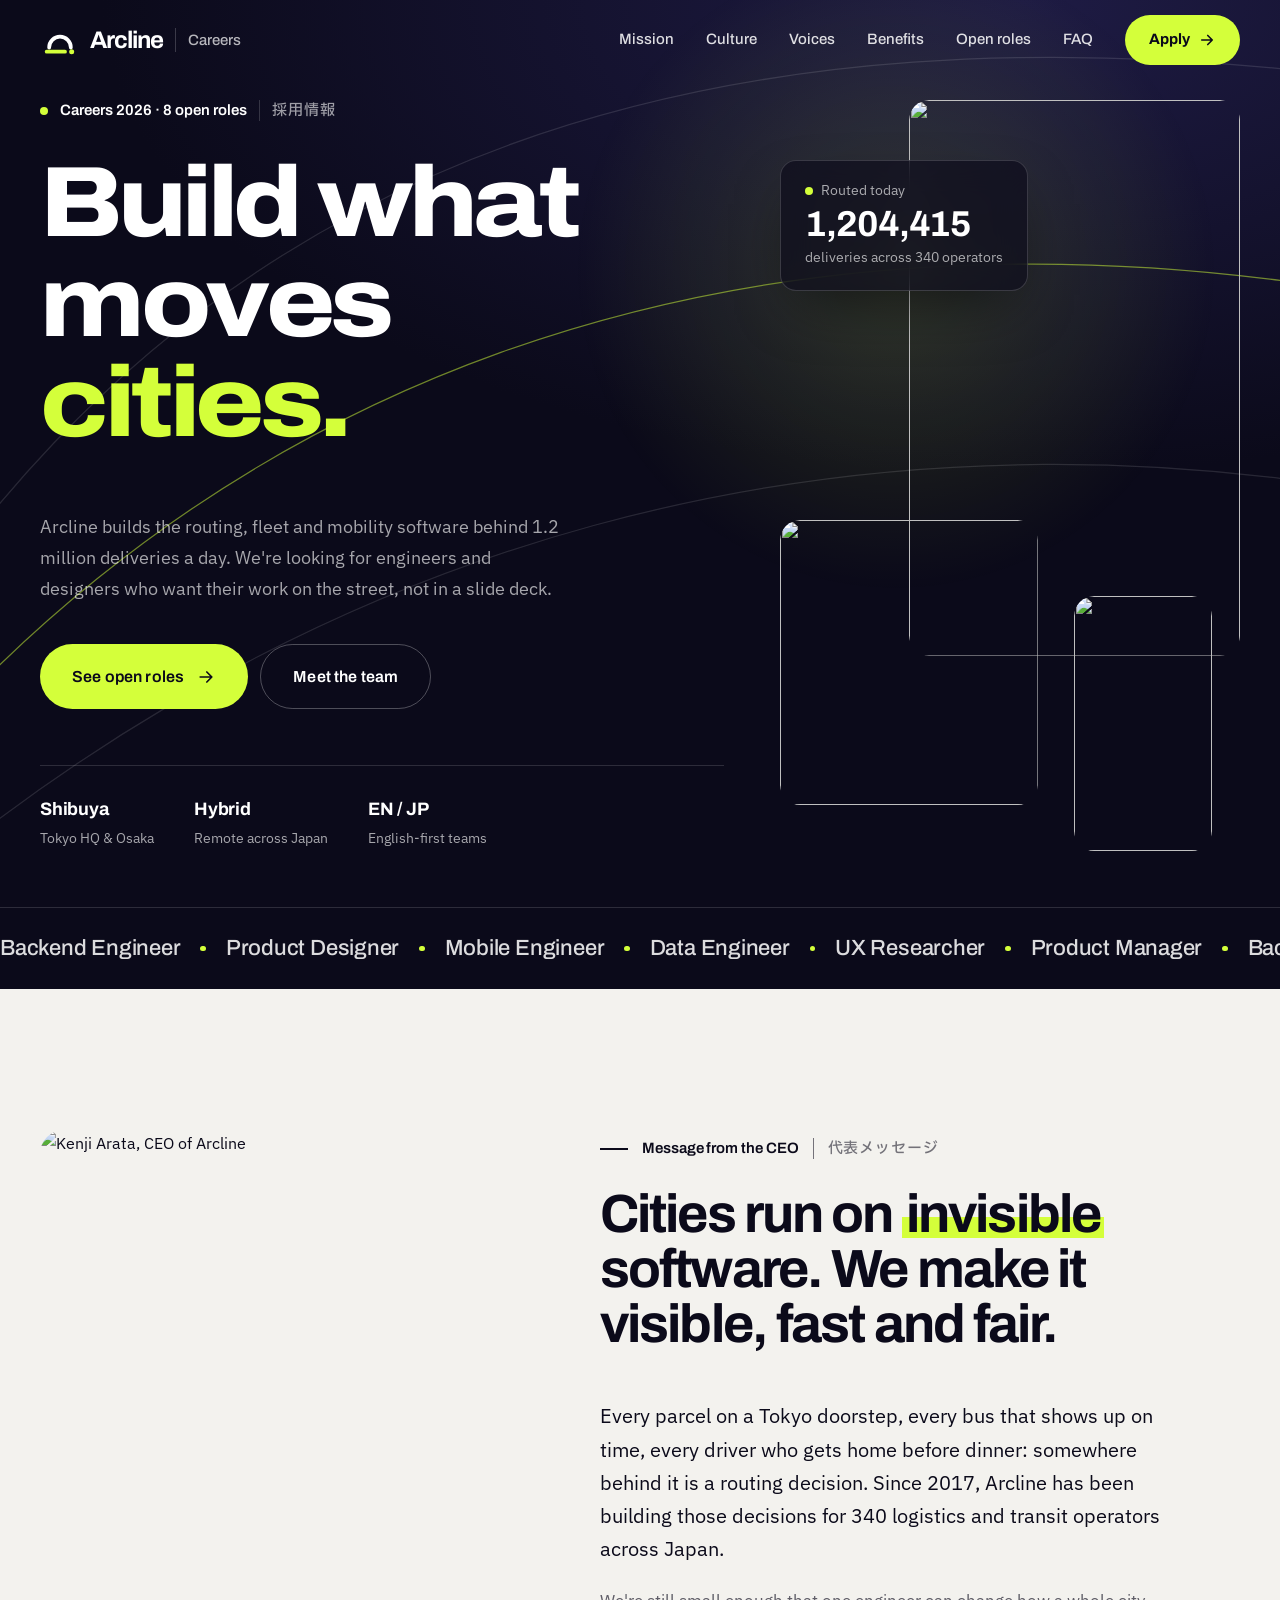
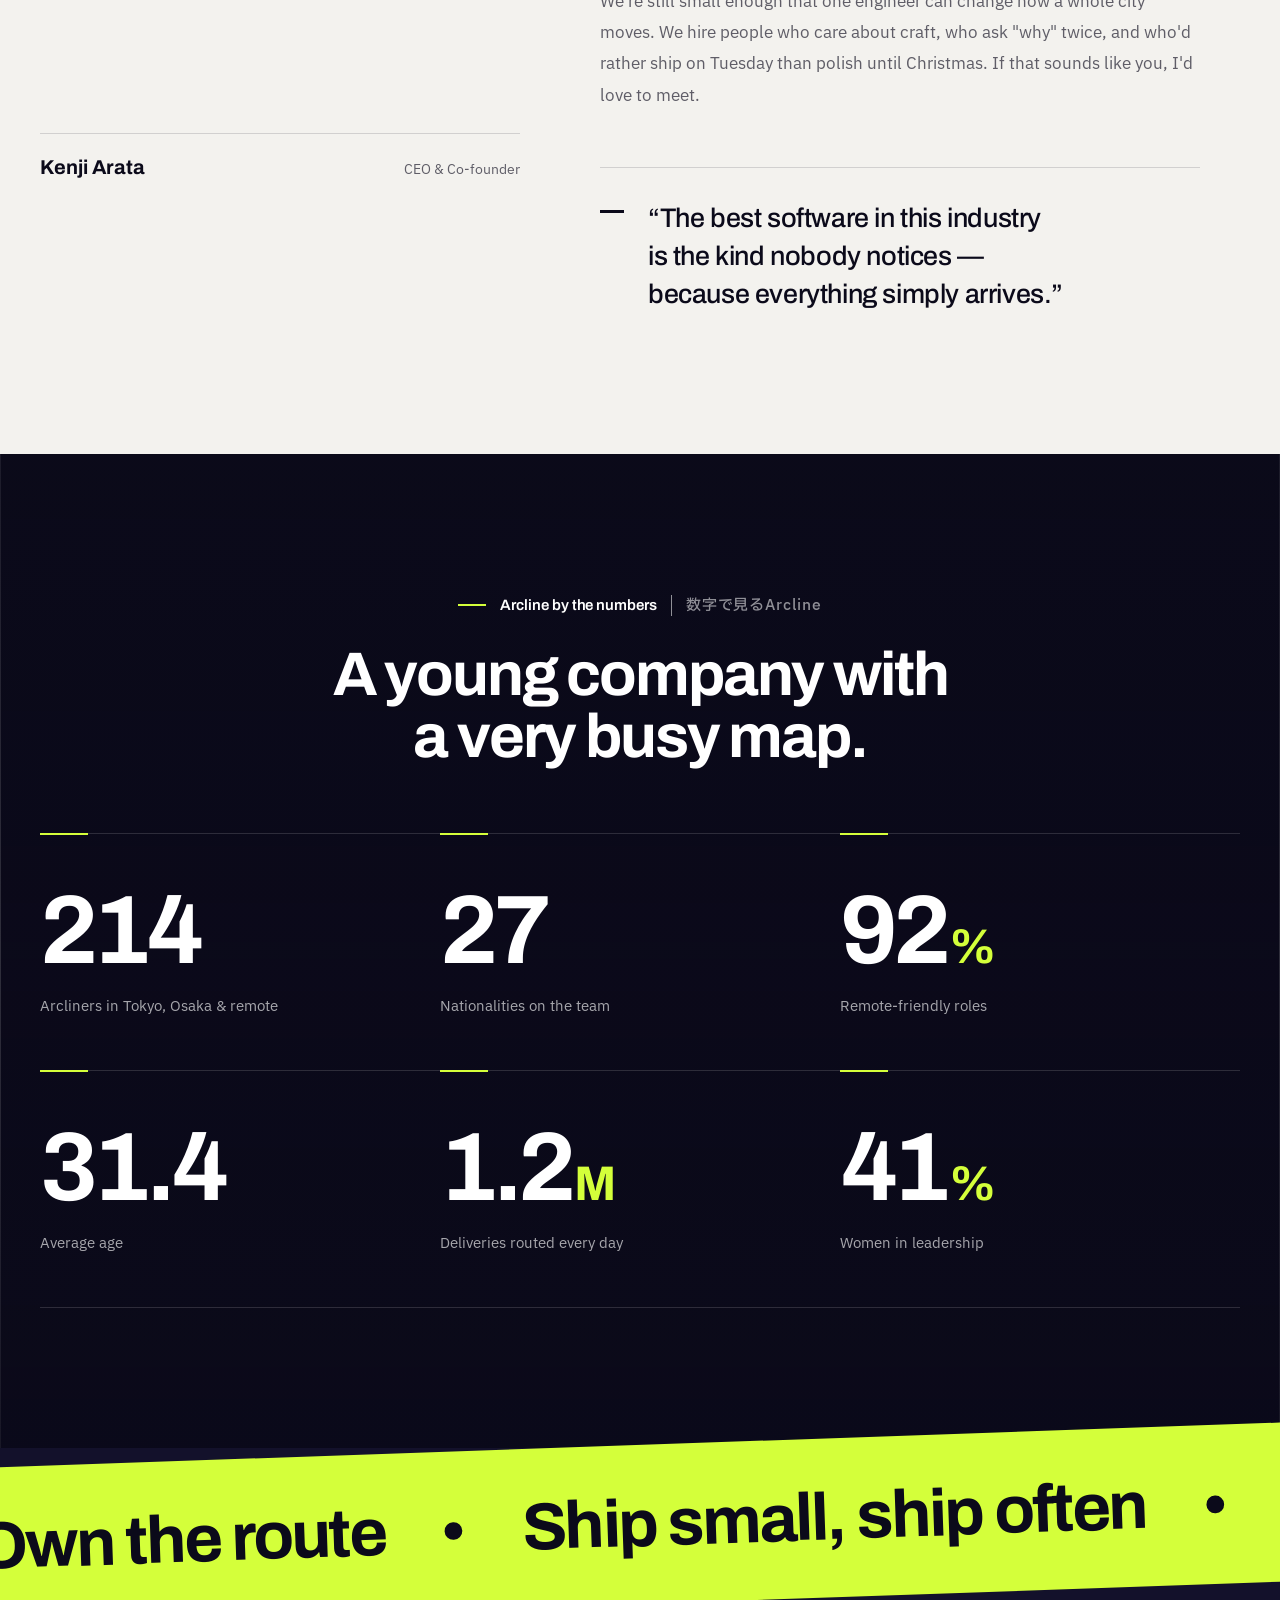
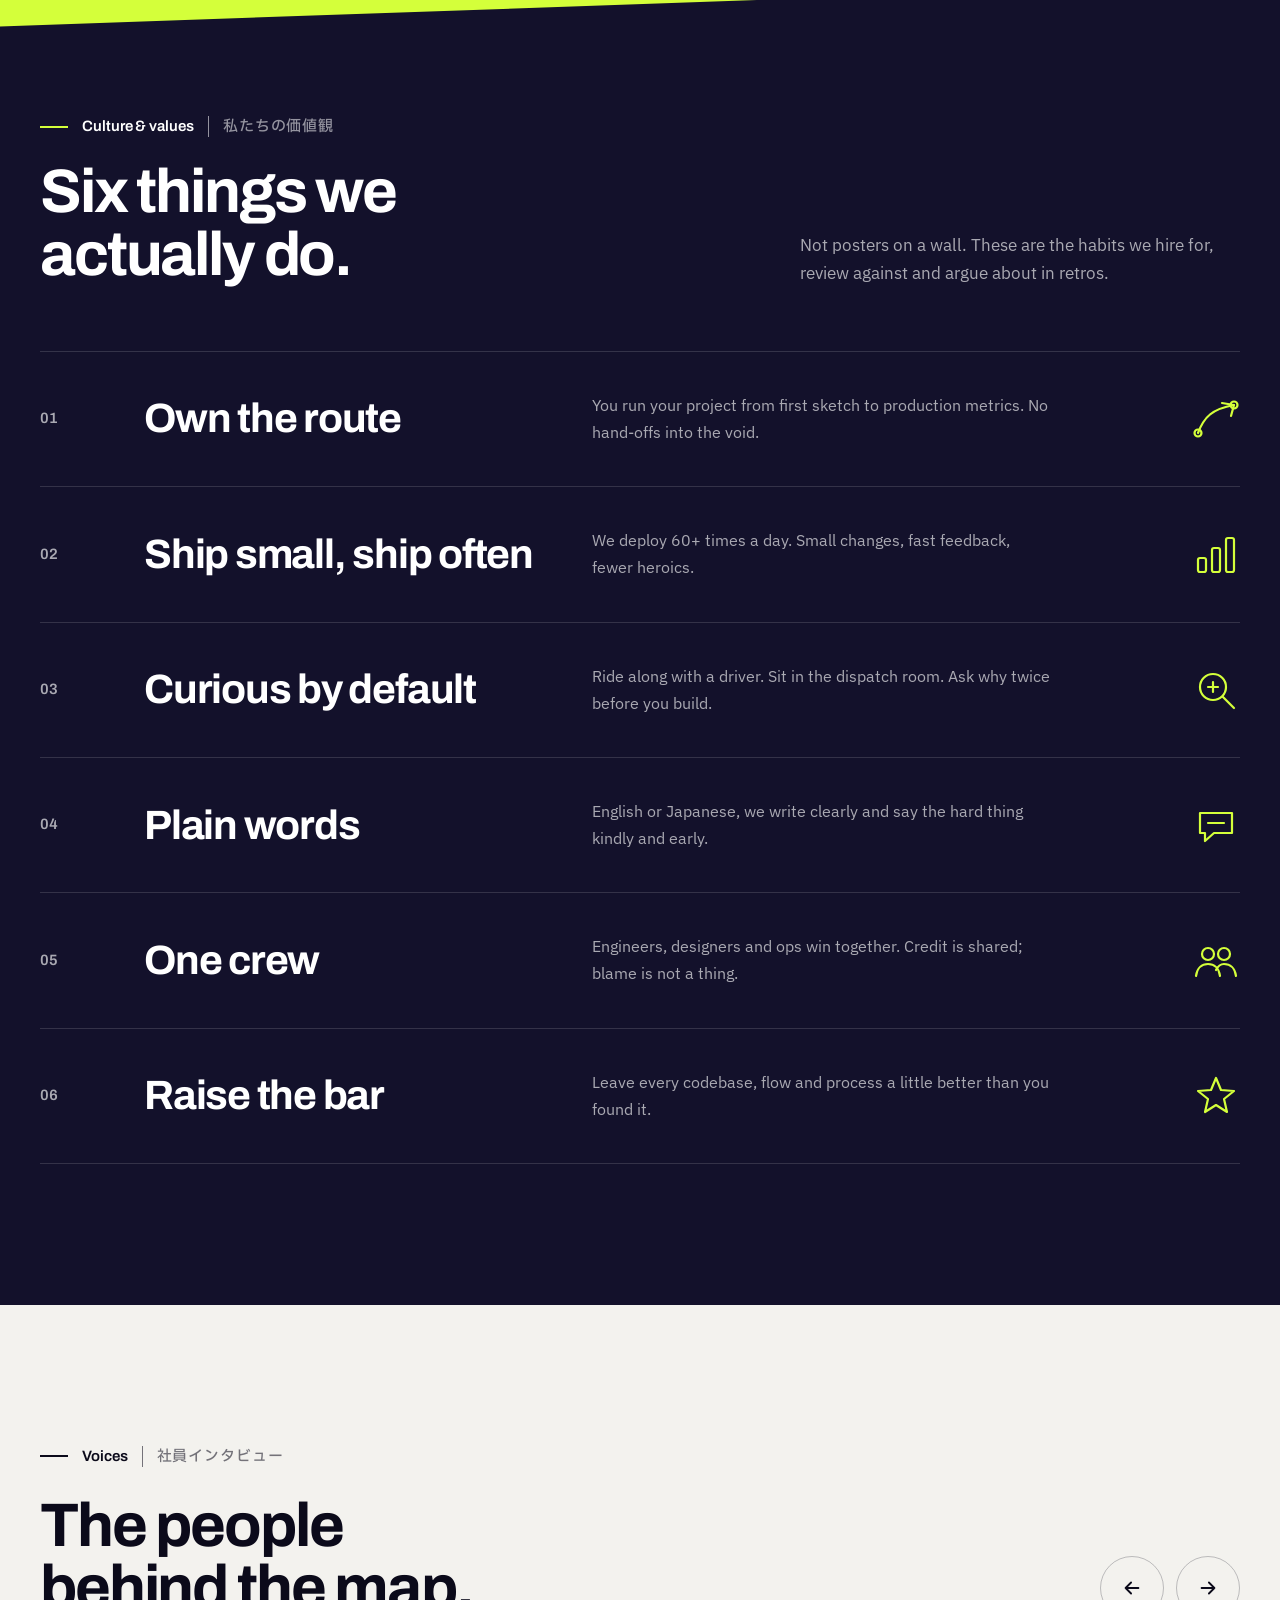
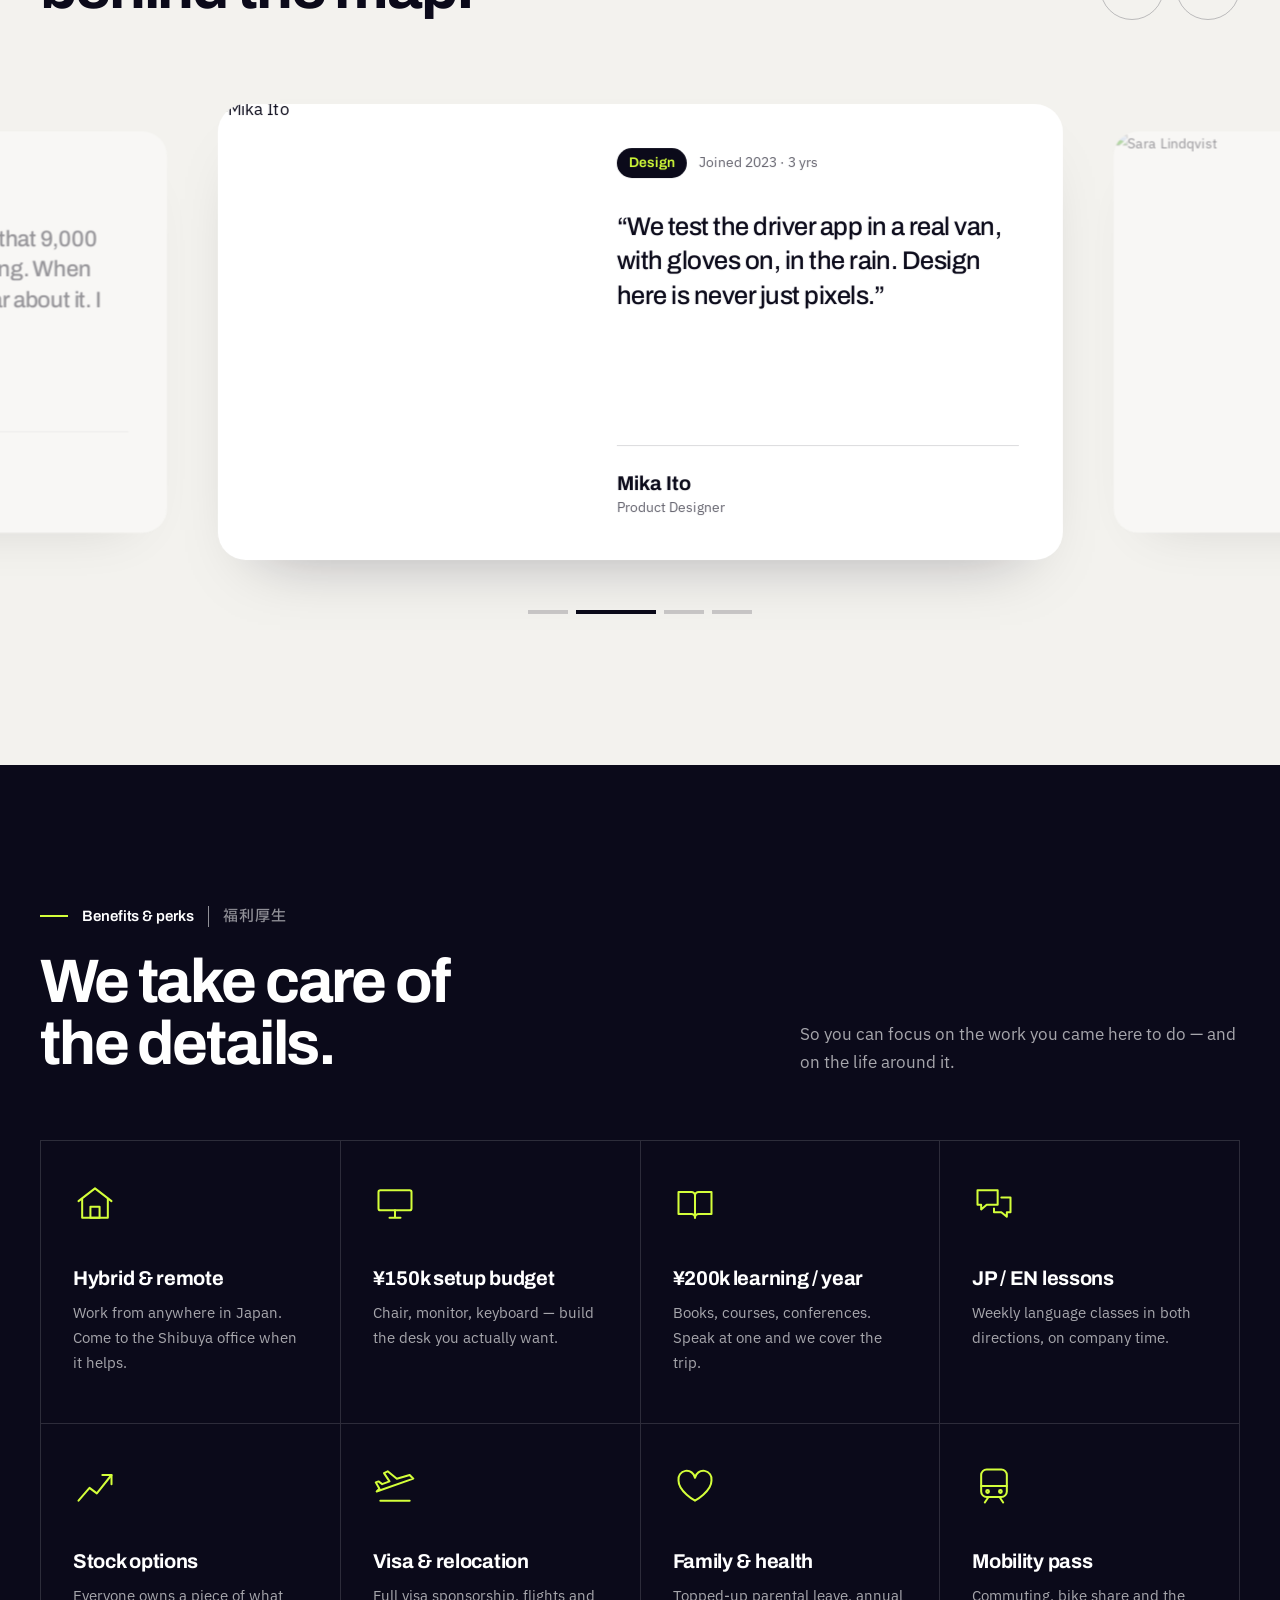
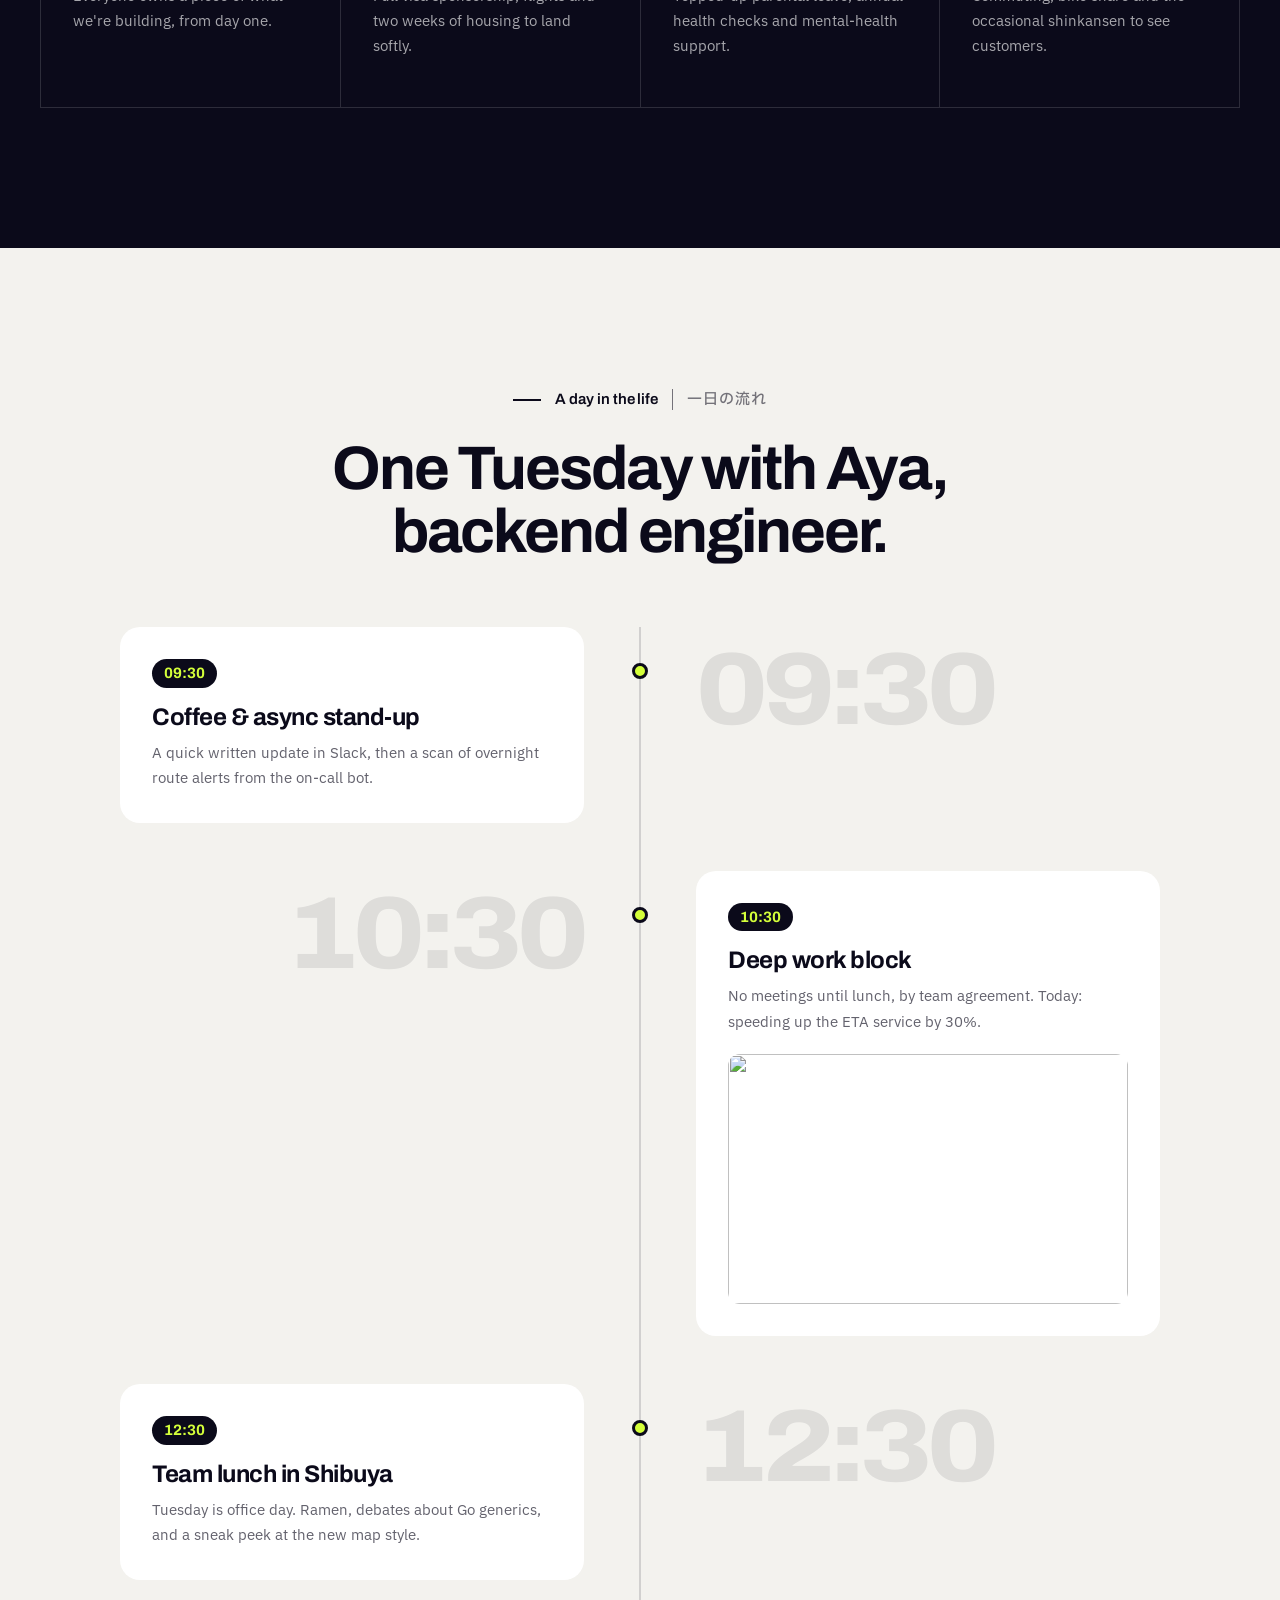
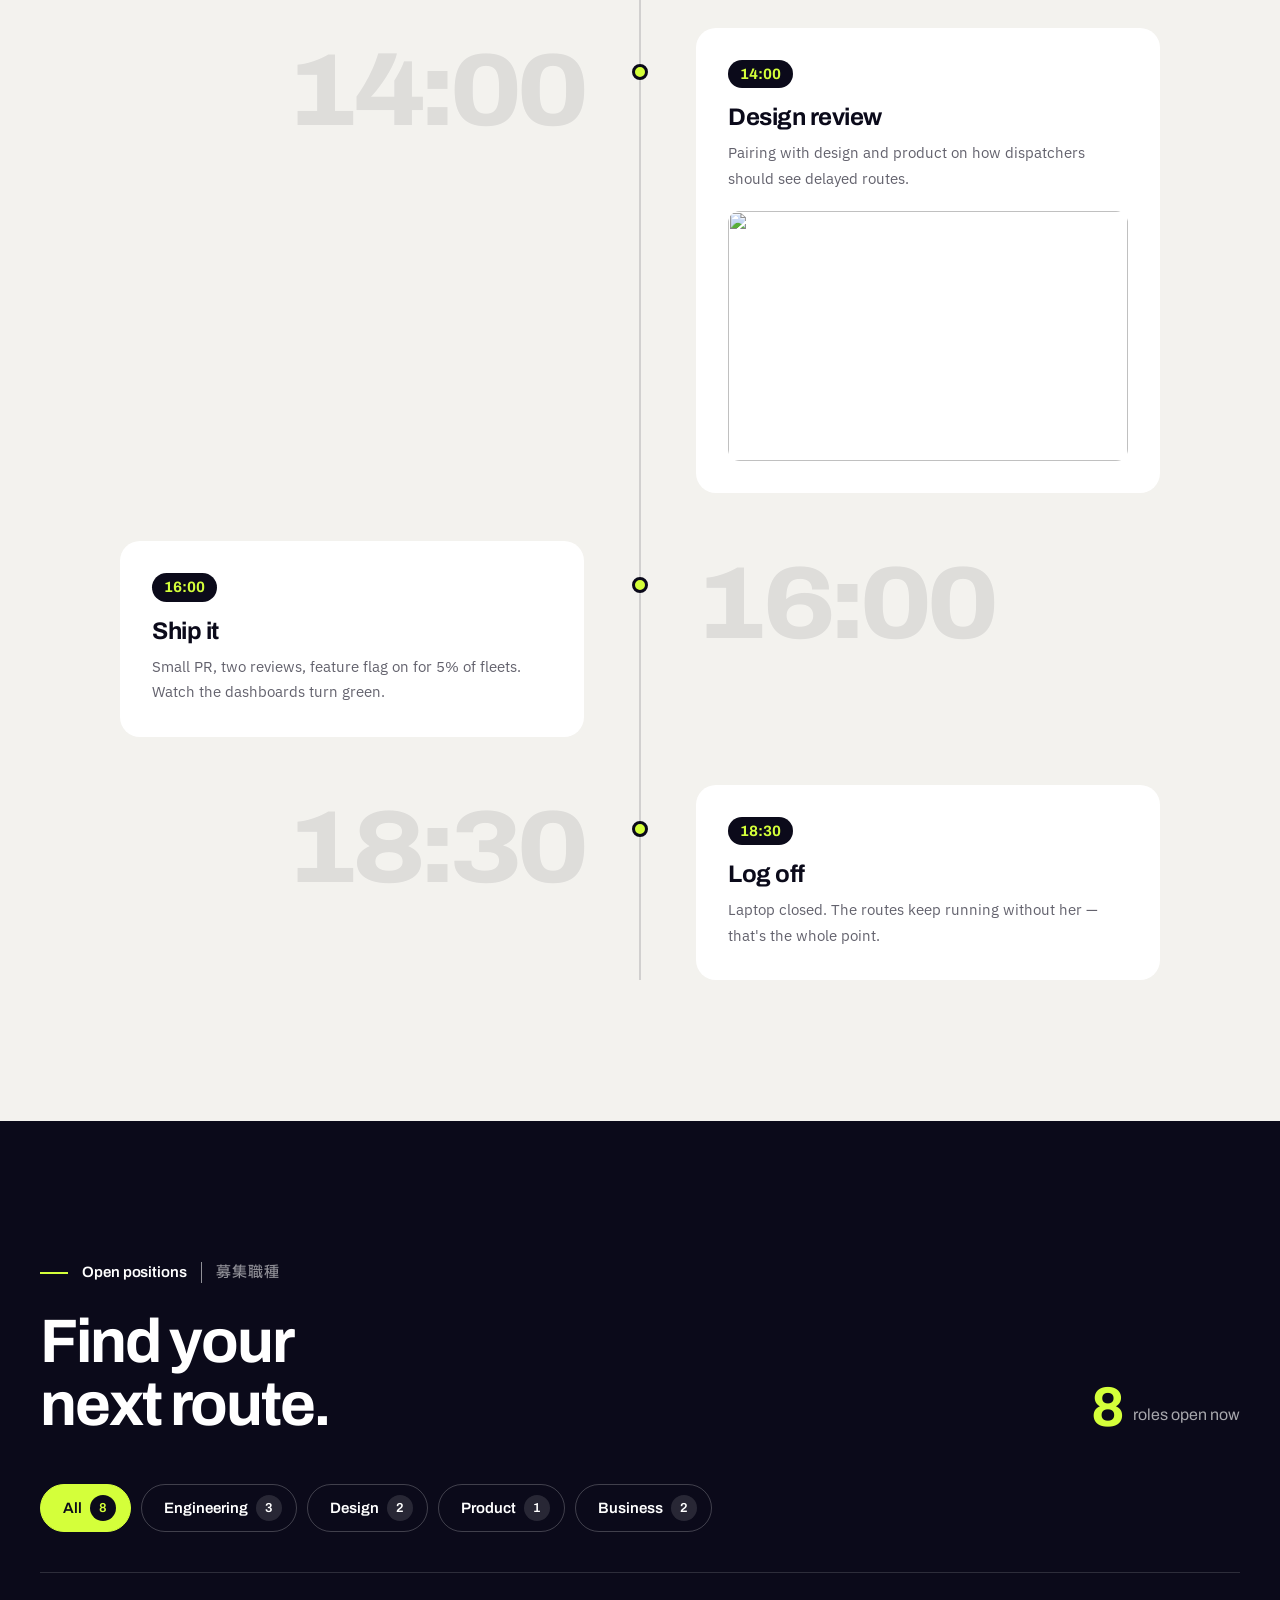
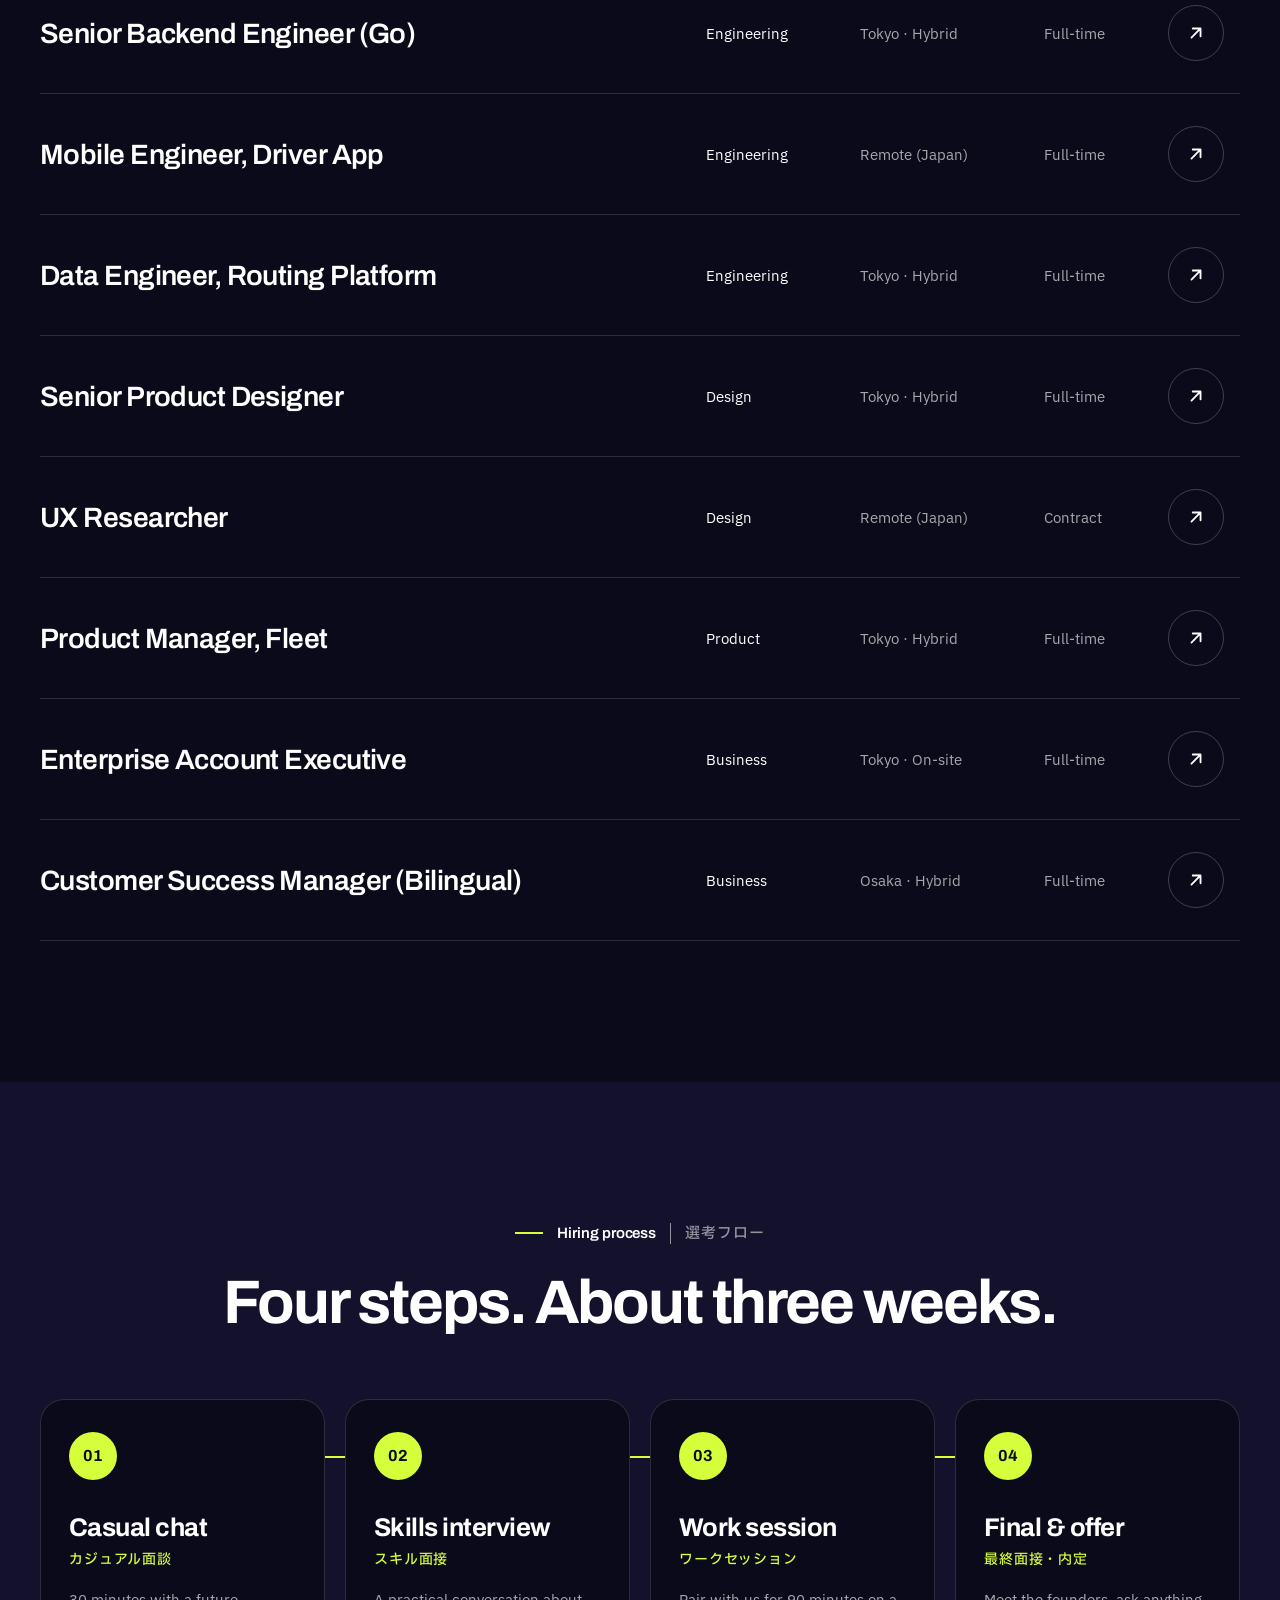
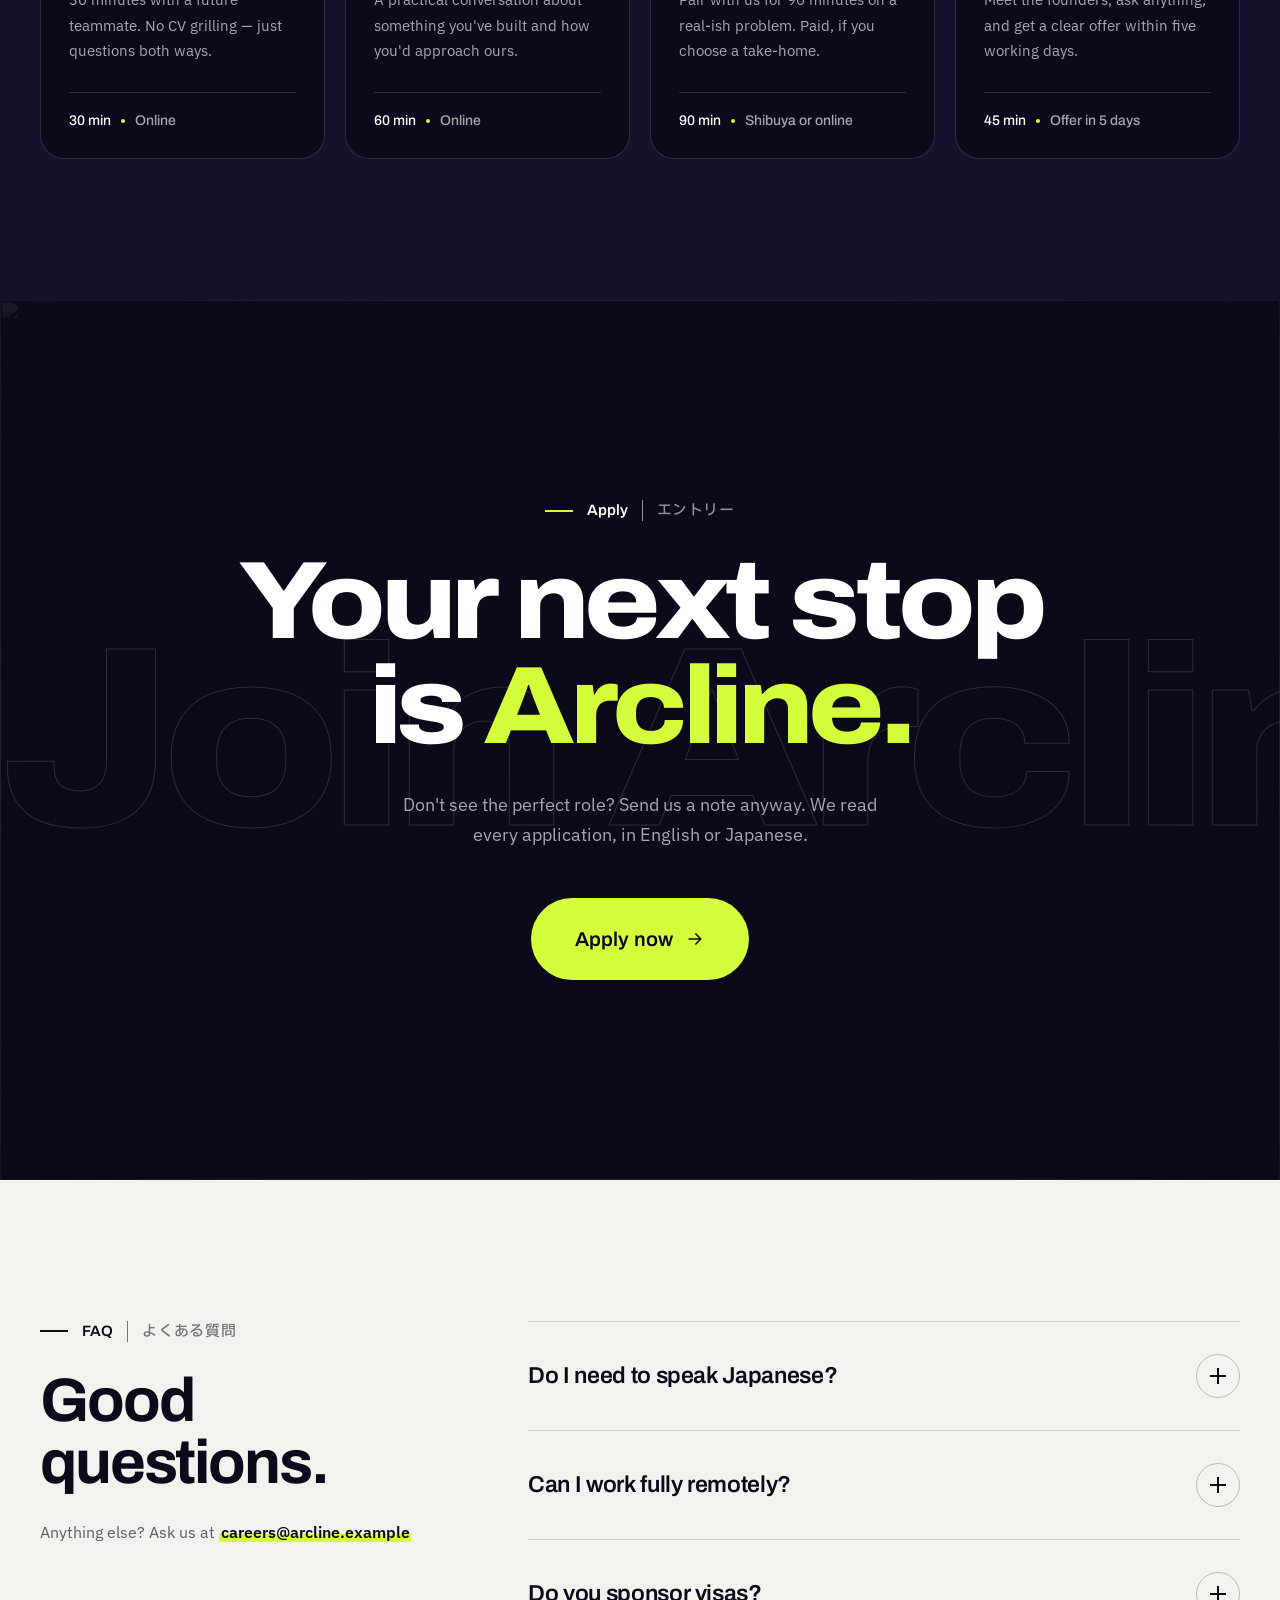
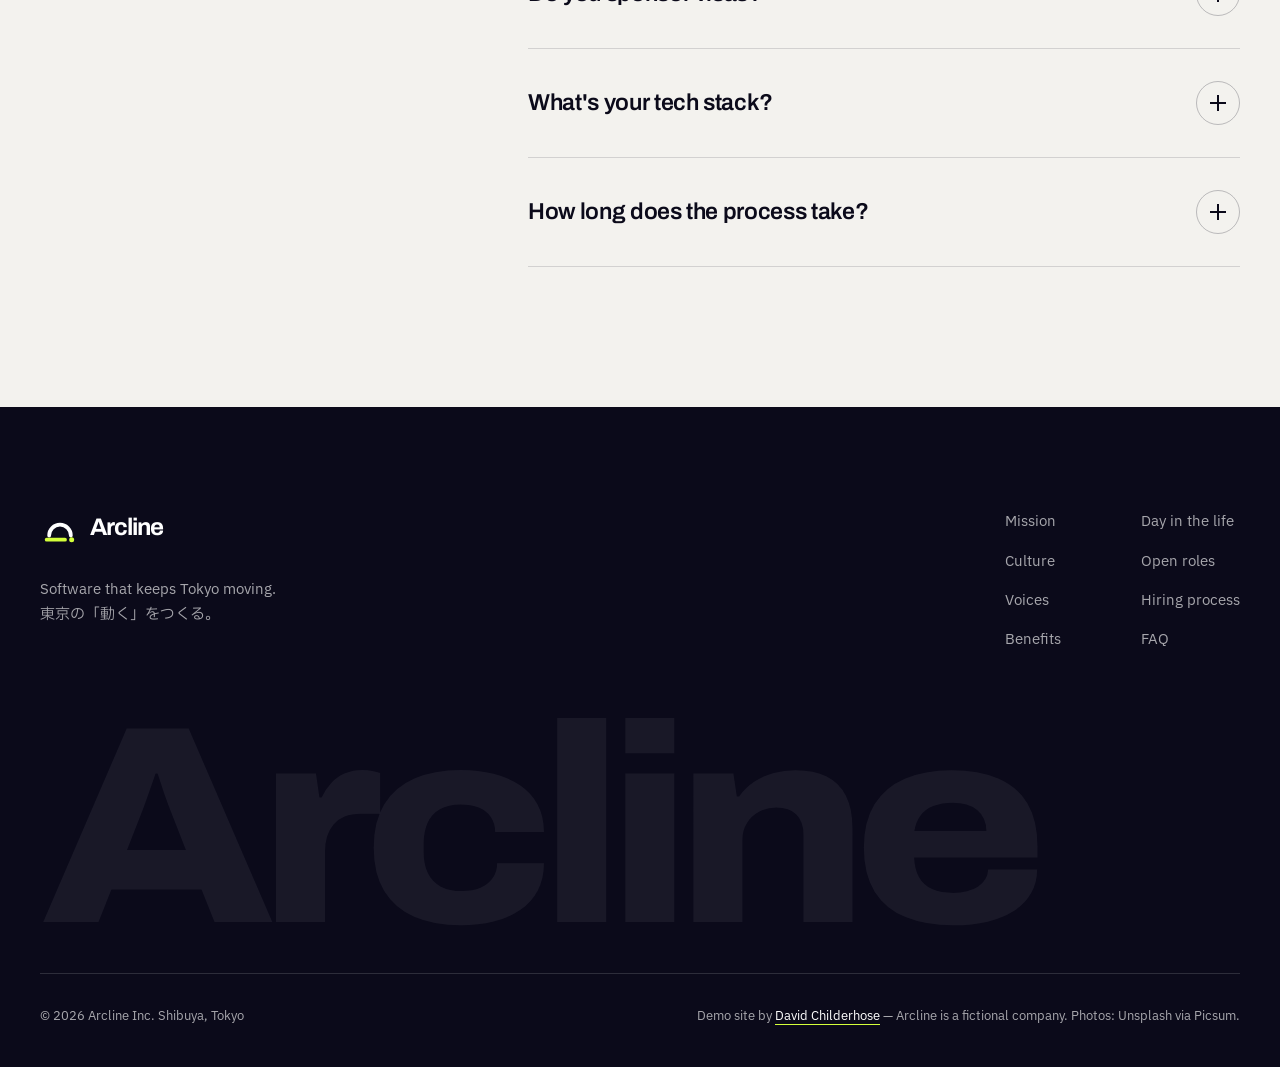
==== commit d8605635: "Polish the portfolio and demos, and add Night of Terror. Portfolio: - Skills map now uses real const" ====
--- a/demos/arcline-careers/index.html
+++ b/demos/arcline-careers/index.html
@@ -9,7 +9,7 @@
     <link rel="icon" type="image/svg+xml" href="data:image/svg+xml,%3Csvg xmlns='http://www.w3.org/2000/svg' viewBox='0 0 48 48'%3E%3Crect width='48' height='48' rx='12' fill='%230b0a1a'/%3E%3Cpath d='M11 33a13 13 0 0 1 26 0' fill='none' stroke='%23ffffff' stroke-width='4.5' stroke-linecap='round'/%3E%3Cpath d='M8 38h22' stroke='%23d4ff3a' stroke-width='4.5' stroke-linecap='round'/%3E%3Ccircle cx='38' cy='38' r='3' fill='%23d4ff3a'/%3E%3C/svg%3E">
     <link rel="preconnect" href="https://fonts.googleapis.com">
     <link rel="preconnect" href="https://fonts.gstatic.com" crossorigin>
-    <link href="https://fonts.googleapis.com/css2?family=Space+Grotesk:wght@400;500;600;700&family=Manrope:wght@400;500;600;700&family=Noto+Sans+JP:wght@400;500;700&display=swap" rel="stylesheet">
+    <link href="https://fonts.googleapis.com/css2?family=Archivo:wdth,wght@100..125,400..800&family=IBM+Plex+Sans:wght@400;500;600&family=IBM+Plex+Sans+JP:wght@400;500;700&display=swap" rel="stylesheet">
     <link rel="stylesheet" href="https://cdn.jsdelivr.net/npm/swiper@11.1.4/swiper-bundle.min.css">
     <link rel="stylesheet" href="css/style.css">
 </head>
@@ -73,12 +73,12 @@
             </svg>
             <div class="hero-inner">
                 <div class="hero-copy">
-                    <p class="hero-kicker"><span class="kicker-jp">採用情報</span><span class="kicker-en">Careers 2026 — 18 open roles</span></p>
+                    <p class="hero-kicker"><span class="kicker-live" aria-hidden="true"></span><span class="kicker-en">Careers 2026 · 8 open roles</span><span class="kicker-jp">採用情報</span></p>
                     <h1 class="hero-title">
                         <span class="hero-line"><span class="hero-line-inner" data-split>Build what</span></span>
                         <span class="hero-line"><span class="hero-line-inner" data-split>moves</span></span>
                         <span class="hero-line hero-line-rotator">
-                            <span class="hero-rotator" aria-live="polite">
+                            <span class="hero-rotator">
                                 <span class="rotator-word is-active">Tokyo.</span>
                                 <span class="rotator-word">freight.</span>
                                 <span class="rotator-word">cities.</span>
@@ -93,6 +93,11 @@
                         </a>
                         <a href="#voices" class="btn btn-ghost">Meet the team</a>
                     </div>
+                    <ul class="hero-facts">
+                        <li class="hero-fact"><span class="hero-fact-value">Shibuya</span><span class="hero-fact-label">Tokyo HQ &amp; Osaka</span></li>
+                        <li class="hero-fact"><span class="hero-fact-value">Hybrid</span><span class="hero-fact-label">Remote across Japan</span></li>
+                        <li class="hero-fact"><span class="hero-fact-value">EN / JP</span><span class="hero-fact-label">English-first teams</span></li>
+                    </ul>
                 </div>
                 <div class="hero-collage" aria-hidden="true">
                     <figure class="collage-item collage-item-1" data-speed="0.12">
@@ -104,29 +109,27 @@
                     <figure class="collage-item collage-item-3" data-speed="0.2">
                         <img src="https://picsum.photos/id/1078/600/760" width="600" height="760" alt="">
                     </figure>
-                    <div class="collage-badge">
-                        <svg class="badge-ring" viewBox="0 0 120 120">
-                            <defs><path id="badge-circle" d="M60 60m-46 0a46 46 0 1 1 92 0a46 46 0 1 1-92 0" /></defs>
-                            <text><textPath href="#badge-circle" textLength="282" lengthAdjust="spacing">WE'RE HIRING • 一緒に働こう • JOIN US • </textPath></text>
-                        </svg>
-                        <svg class="badge-arrow" viewBox="0 0 24 24"><path d="M7 17L17 7M9 7h8v8" /></svg>
+                    <div class="collage-stat">
+                        <p class="collage-stat-label"><span class="collage-stat-dot"></span>Routed today</p>
+                        <p class="collage-stat-value" data-live-count="1204388">1,204,388</p>
+                        <p class="collage-stat-note">deliveries across 340 operators</p>
                     </div>
                 </div>
             </div>
             <div class="hero-marquee" aria-hidden="true">
                 <div class="marquee-track">
-                    <span class="marquee-item">Backend Engineer</span><span class="marquee-sep">✦</span>
-                    <span class="marquee-item">Product Designer</span><span class="marquee-sep">✦</span>
-                    <span class="marquee-item">Mobile Engineer</span><span class="marquee-sep">✦</span>
-                    <span class="marquee-item">Data Engineer</span><span class="marquee-sep">✦</span>
-                    <span class="marquee-item">UX Researcher</span><span class="marquee-sep">✦</span>
-                    <span class="marquee-item">Product Manager</span><span class="marquee-sep">✦</span>
-                    <span class="marquee-item">Backend Engineer</span><span class="marquee-sep">✦</span>
-                    <span class="marquee-item">Product Designer</span><span class="marquee-sep">✦</span>
-                    <span class="marquee-item">Mobile Engineer</span><span class="marquee-sep">✦</span>
-                    <span class="marquee-item">Data Engineer</span><span class="marquee-sep">✦</span>
-                    <span class="marquee-item">UX Researcher</span><span class="marquee-sep">✦</span>
-                    <span class="marquee-item">Product Manager</span><span class="marquee-sep">✦</span>
+                    <span class="marquee-item">Backend Engineer</span><span class="marquee-sep"></span>
+                    <span class="marquee-item">Product Designer</span><span class="marquee-sep"></span>
+                    <span class="marquee-item">Mobile Engineer</span><span class="marquee-sep"></span>
+                    <span class="marquee-item">Data Engineer</span><span class="marquee-sep"></span>
+                    <span class="marquee-item">UX Researcher</span><span class="marquee-sep"></span>
+                    <span class="marquee-item">Product Manager</span><span class="marquee-sep"></span>
+                    <span class="marquee-item">Backend Engineer</span><span class="marquee-sep"></span>
+                    <span class="marquee-item">Product Designer</span><span class="marquee-sep"></span>
+                    <span class="marquee-item">Mobile Engineer</span><span class="marquee-sep"></span>
+                    <span class="marquee-item">Data Engineer</span><span class="marquee-sep"></span>
+                    <span class="marquee-item">UX Researcher</span><span class="marquee-sep"></span>
+                    <span class="marquee-item">Product Manager</span><span class="marquee-sep"></span>
                 </div>
             </div>
         </section>
@@ -199,14 +202,14 @@
         <section id="culture">
             <div class="values-marquee" aria-hidden="true">
                 <div class="marquee-track marquee-track-reverse">
-                    <span class="marquee-item">Own the route</span><span class="marquee-sep">✦</span>
-                    <span class="marquee-item">Ship small, ship often</span><span class="marquee-sep">✦</span>
-                    <span class="marquee-item">Curious by default</span><span class="marquee-sep">✦</span>
-                    <span class="marquee-item">One crew</span><span class="marquee-sep">✦</span>
-                    <span class="marquee-item">Own the route</span><span class="marquee-sep">✦</span>
-                    <span class="marquee-item">Ship small, ship often</span><span class="marquee-sep">✦</span>
-                    <span class="marquee-item">Curious by default</span><span class="marquee-sep">✦</span>
-                    <span class="marquee-item">One crew</span><span class="marquee-sep">✦</span>
+                    <span class="marquee-item">Own the route</span><span class="marquee-sep"></span>
+                    <span class="marquee-item">Ship small, ship often</span><span class="marquee-sep"></span>
+                    <span class="marquee-item">Curious by default</span><span class="marquee-sep"></span>
+                    <span class="marquee-item">One crew</span><span class="marquee-sep"></span>
+                    <span class="marquee-item">Own the route</span><span class="marquee-sep"></span>
+                    <span class="marquee-item">Ship small, ship often</span><span class="marquee-sep"></span>
+                    <span class="marquee-item">Curious by default</span><span class="marquee-sep"></span>
+                    <span class="marquee-item">One crew</span><span class="marquee-sep"></span>
                 </div>
             </div>
             <div class="section-inner">
@@ -332,43 +335,59 @@
                 <ul class="benefits-list" data-stagger>
                     <li class="benefit-card reveal">
                         <svg class="benefit-icon" viewBox="0 0 48 48" aria-hidden="true"><path d="M6 22L24 8l18 14" /><path d="M10 20v20h28V20" /><rect x="19" y="28" width="10" height="12" /></svg>
-                        <h3 class="benefit-title">Hybrid &amp; remote</h3>
-                        <p class="benefit-text">Work from anywhere in Japan. Come to the Shibuya office when it helps.</p>
+                        <div class="benefit-body">
+                            <h3 class="benefit-title">Hybrid &amp; remote</h3>
+                            <p class="benefit-text">Work from anywhere in Japan. Come to the Shibuya office when it helps.</p>
+                        </div>
                     </li>
                     <li class="benefit-card reveal">
                         <svg class="benefit-icon" viewBox="0 0 48 48" aria-hidden="true"><rect x="6" y="10" width="36" height="22" rx="2" /><path d="M18 40h12M24 32v8" /></svg>
-                        <h3 class="benefit-title">¥150k setup budget</h3>
-                        <p class="benefit-text">Chair, monitor, keyboard — build the desk you actually want.</p>
+                        <div class="benefit-body">
+                            <h3 class="benefit-title">¥150k setup budget</h3>
+                            <p class="benefit-text">Chair, monitor, keyboard — build the desk you actually want.</p>
+                        </div>
                     </li>
                     <li class="benefit-card reveal">
                         <svg class="benefit-icon" viewBox="0 0 48 48" aria-hidden="true"><path d="M6 12h14a4 4 0 0 1 4 4v24a4 4 0 0 0-4-4H6z" /><path d="M42 12H28a4 4 0 0 0-4 4v24a4 4 0 0 1 4-4h14z" /></svg>
-                        <h3 class="benefit-title">¥200k learning / year</h3>
-                        <p class="benefit-text">Books, courses, conferences. Speak at one and we cover the trip.</p>
+                        <div class="benefit-body">
+                            <h3 class="benefit-title">¥200k learning / year</h3>
+                            <p class="benefit-text">Books, courses, conferences. Speak at one and we cover the trip.</p>
+                        </div>
                     </li>
                     <li class="benefit-card reveal">
                         <svg class="benefit-icon" viewBox="0 0 48 48" aria-hidden="true"><path d="M6 10h22v16H16l-6 5v-5H6z" /><path d="M32 18h10v16h-4v5l-6-5h-8v-4" /></svg>
-                        <h3 class="benefit-title">JP / EN lessons</h3>
-                        <p class="benefit-text">Weekly language classes in both directions, on company time.</p>
+                        <div class="benefit-body">
+                            <h3 class="benefit-title">JP / EN lessons</h3>
+                            <p class="benefit-text">Weekly language classes in both directions, on company time.</p>
+                        </div>
                     </li>
                     <li class="benefit-card reveal">
                         <svg class="benefit-icon" viewBox="0 0 48 48" aria-hidden="true"><path d="M6 40l12-14 8 6 16-20" /><path d="M32 12h10v10" /></svg>
-                        <h3 class="benefit-title">Stock options</h3>
-                        <p class="benefit-text">Everyone owns a piece of what we're building, from day one.</p>
+                        <div class="benefit-body">
+                            <h3 class="benefit-title">Stock options</h3>
+                            <p class="benefit-text">Everyone owns a piece of what we're building, from day one.</p>
+                        </div>
                     </li>
                     <li class="benefit-card reveal">
                         <svg class="benefit-icon" viewBox="0 0 48 48" aria-hidden="true"><path d="M4 30l40-14-4-4-14 4-10-8-4 2 6 9-8 3-4-3-3 1 4 7z" /><path d="M8 40h32" /></svg>
-                        <h3 class="benefit-title">Visa &amp; relocation</h3>
-                        <p class="benefit-text">Full visa sponsorship, flights and two weeks of housing to land softly.</p>
+                        <div class="benefit-body">
+                            <h3 class="benefit-title">Visa &amp; relocation</h3>
+                            <p class="benefit-text">Full visa sponsorship, flights and two weeks of housing to land softly.</p>
+                        </div>
                     </li>
                     <li class="benefit-card reveal">
                         <svg class="benefit-icon" viewBox="0 0 48 48" aria-hidden="true"><path d="M24 40S6 30 6 18a9 9 0 0 1 18-3 9 9 0 0 1 18 3c0 12-18 22-18 22z" /></svg>
-                        <h3 class="benefit-title">Family &amp; health</h3>
-                        <p class="benefit-text">Topped-up parental leave, annual health checks and mental-health support.</p>
+                        <div class="benefit-body">
+                            <h3 class="benefit-title">Family &amp; health</h3>
+                            <p class="benefit-text">Topped-up parental leave, annual health checks and mental-health support.</p>
+                        </div>
                     </li>
                     <li class="benefit-card reveal">
                         <svg class="benefit-icon" viewBox="0 0 48 48" aria-hidden="true"><rect x="10" y="6" width="28" height="30" rx="6" /><path d="M10 24h28" /><circle cx="17" cy="30" r="1.5" /><circle cx="31" cy="30" r="1.5" /><path d="M14 42l4-6M34 42l-4-6" /></svg>
-                        <h3 class="benefit-title">Mobility pass</h3>
-                        <p class="benefit-text">Commuting, bike share and the occasional shinkansen to see customers.</p>
+                        <div class="benefit-body">
+                            <h3 class="benefit-title">Mobility pass</h3>
+                            <p class="benefit-text">Commuting, bike share and the occasional shinkansen to see customers.</p>
+                        </div>
                     </li>
                 </ul>
             </div>
@@ -447,7 +466,7 @@
                         <p class="section-kicker"><span class="kicker-jp">募集職種</span><span class="kicker-en">Open positions</span></p>
                         <h2 class="section-title">Find your<br>next route.</h2>
                     </div>
-                    <p class="jobs-count"><span class="jobs-count-num">8</span> roles open now</p>
+                    <p class="jobs-count" aria-live="polite"><span class="jobs-count-num">8</span> roles open now</p>
                 </div>
                 <div class="job-filters reveal" role="group" aria-label="Filter roles by team">
                     <button class="filter-tab is-active" type="button" data-filter="all" aria-pressed="true">All <span class="filter-count">8</span></button>
@@ -546,24 +565,28 @@
                         <h3 class="process-title">Casual chat</h3>
                         <p class="process-jp">カジュアル面談</p>
                         <p class="process-text">30 minutes with a future teammate. No CV grilling — just questions both ways.</p>
+                        <p class="process-meta"><span>30 min</span><span>Online</span></p>
                     </li>
                     <li class="process-step reveal">
                         <span class="process-num">02</span>
                         <h3 class="process-title">Skills interview</h3>
                         <p class="process-jp">スキル面接</p>
                         <p class="process-text">A practical conversation about something you've built and how you'd approach ours.</p>
+                        <p class="process-meta"><span>60 min</span><span>Online</span></p>
                     </li>
                     <li class="process-step reveal">
                         <span class="process-num">03</span>
                         <h3 class="process-title">Work session</h3>
                         <p class="process-jp">ワークセッション</p>
                         <p class="process-text">Pair with us for 90 minutes on a real-ish problem. Paid, if you choose a take-home.</p>
+                        <p class="process-meta"><span>90 min</span><span>Shibuya or online</span></p>
                     </li>
                     <li class="process-step reveal">
                         <span class="process-num">04</span>
                         <h3 class="process-title">Final &amp; offer</h3>
                         <p class="process-jp">最終面接・内定</p>
                         <p class="process-text">Meet the founders, ask anything, and get a clear offer within five working days.</p>
+                        <p class="process-meta"><span>45 min</span><span>Offer in 5 days</span></p>
                     </li>
                 </ol>
             </div>
@@ -576,10 +599,10 @@
             </div>
             <div class="apply-marquee" aria-hidden="true">
                 <div class="marquee-track">
-                    <span class="marquee-item">Join Arcline</span><span class="marquee-sep">✦</span>
-                    <span class="marquee-item">一緒に働こう</span><span class="marquee-sep">✦</span>
-                    <span class="marquee-item">Join Arcline</span><span class="marquee-sep">✦</span>
-                    <span class="marquee-item">一緒に働こう</span><span class="marquee-sep">✦</span>
+                    <span class="marquee-item">Join Arcline</span><span class="marquee-sep"></span>
+                    <span class="marquee-item">一緒に働こう</span><span class="marquee-sep"></span>
+                    <span class="marquee-item">Join Arcline</span><span class="marquee-sep"></span>
+                    <span class="marquee-item">一緒に働こう</span><span class="marquee-sep"></span>
                 </div>
             </div>
             <div class="section-inner apply-inner reveal">
--- a/demos/arcline-careers/css/style.css
+++ b/demos/arcline-careers/css/style.css
@@ -17,12 +17,19 @@
     --muted-dark: rgba(11, 10, 26, 0.64);
     --line: rgba(255, 255, 255, 0.14);
     --line-dark: rgba(11, 10, 26, 0.14);
-    --font-display: "Space Grotesk", "Noto Sans JP", sans-serif;
-    --font-body: "Manrope", "Noto Sans JP", sans-serif;
-    --font-jp: "Noto Sans JP", sans-serif;
+    --font-display: "Archivo", "IBM Plex Sans JP", sans-serif;
+    --font-body: "IBM Plex Sans", "IBM Plex Sans JP", sans-serif;
+    --font-jp: "IBM Plex Sans JP", sans-serif;
     --ease-out: cubic-bezier(0.16, 1, 0.3, 1);
     --ease-io: cubic-bezier(0.65, 0, 0.35, 1);
     --header-h: 8rem;
+    --section-y: clamp(9.6rem, 11vw, 16rem);
+    --gutter: 4rem;
+    --mark: var(--accent);
+
+    @media screen and (max-width: 767px) {
+        --gutter: 2rem;
+    }
 }
 
 *,
@@ -45,6 +52,7 @@
     font-size: 1.6rem;
     line-height: 1.7;
     -webkit-font-smoothing: antialiased;
+    text-rendering: optimizeLegibility;
     overflow-x: hidden;
 
     @media screen and (max-width: 767px) {
@@ -105,50 +113,57 @@
 .section-inner {
     max-width: 128rem;
     margin: 0 auto;
-    padding: 0 4rem;
-
-    @media screen and (max-width: 767px) {
-        padding: 0 2rem;
-    }
-}
-
+    padding: 0 var(--gutter);
+}
+
+/* Kicker: accent rule + English label + quiet Japanese label (no all-caps) */
 .section-kicker {
     display: flex;
+    flex-wrap: wrap;
     align-items: center;
-    gap: 1.2rem;
-    margin-bottom: 2.4rem;
-    font-size: 1.3rem;
-    letter-spacing: 0.08em;
+    gap: 0.8rem 1.4rem;
+    margin-bottom: 2.8rem;
+    font-size: 1.5rem;
+    line-height: 1.4;
 
     @media screen and (max-width: 767px) {
-        margin-bottom: 1.6rem;
-        font-size: 1.2rem;
+        margin-bottom: 2rem;
+        font-size: 1.4rem;
+    }
+
+    &::before {
+        content: "";
+        flex-shrink: 0;
+        width: 2.8rem;
+        height: 0.2rem;
+        background: var(--mark);
+    }
+
+    .kicker-en {
+        order: 1;
+        font-family: var(--font-display);
+        font-weight: 600;
+        letter-spacing: -0.005em;
     }
 
     .kicker-jp {
-        padding: 0.4rem 1.2rem;
-        border-radius: 10rem;
-        background: var(--accent);
-        color: var(--accent-ink);
+        order: 2;
+        padding-left: 1.4rem;
+        border-left: 1px solid currentColor;
         font-family: var(--font-jp);
-        font-weight: 700;
-        letter-spacing: 0.12em;
-    }
-
-    .kicker-en {
-        font-family: var(--font-display);
         font-weight: 500;
-        text-transform: uppercase;
-        opacity: 0.7;
+        letter-spacing: 0.06em;
+        opacity: 0.55;
     }
 }
 
 .section-title {
     font-family: var(--font-display);
-    font-size: clamp(3.4rem, 4.8vw, 6.8rem);
+    font-size: clamp(3.6rem, 4.8vw, 6.8rem);
     font-weight: 700;
-    line-height: 1.04;
-    letter-spacing: -0.03em;
+    line-height: 1.02;
+    letter-spacing: -0.035em;
+    text-wrap: balance;
 
     & em {
         font-style: normal;
@@ -166,6 +181,7 @@
     max-width: 44rem;
     color: var(--muted);
     font-size: 1.7rem;
+    line-height: 1.65;
 
     @media screen and (max-width: 767px) {
         font-size: 1.5rem;
@@ -232,8 +248,10 @@
     transition: transform 0.4s var(--ease-out), background-color 0.3s, color 0.3s, border-color 0.3s;
 
     @media screen and (max-width: 767px) {
+        justify-content: center;
+        min-height: 5.6rem;
         padding: 1.6rem 2.6rem;
-        font-size: 1.5rem;
+        font-size: 1.6rem;
     }
 
     & svg {
@@ -278,11 +296,12 @@
 }
 
 .btn-ghost {
-    border: 1px solid var(--line);
+    border: 1px solid rgba(255, 255, 255, 0.28);
     color: var(--white);
 
     &:hover {
         border-color: var(--white);
+        background: rgba(255, 255, 255, 0.06);
     }
 }
 
@@ -312,14 +331,14 @@
         white-space: nowrap;
     }
 
+    /* Separator: a small brand dot (echoes the logo) instead of a glyph */
     .marquee-sep {
         flex-shrink: 0;
-        padding: 0 3.2rem;
-        color: var(--accent);
-
-        @media screen and (max-width: 767px) {
-            padding: 0 1.8rem;
-        }
+        width: 0.26em;
+        height: 0.26em;
+        margin: 0 0.9em;
+        border-radius: 50%;
+        background: var(--accent);
     }
 }
 
@@ -419,8 +438,9 @@
         margin-right: auto;
     }
 
+    /* The six-link nav needs ~100rem; below 1024px it moves into the menu */
     #global-nav {
-        @media screen and (max-width: 767px) {
+        @media screen and (max-width: 1023px) {
             display: none;
         }
 
@@ -428,8 +448,8 @@
             display: flex;
             gap: 3.2rem;
 
-            @media screen and (max-width: 1080px) {
-                gap: 2rem;
+            @media screen and (max-width: 1180px) {
+                gap: 2.2rem;
             }
         }
 
@@ -441,6 +461,12 @@
                 font-family: var(--font-display);
                 font-size: 1.5rem;
                 font-weight: 500;
+                opacity: 0.86;
+                transition: opacity 0.3s;
+
+                &:hover {
+                    opacity: 1;
+                }
 
                 &::after {
                     content: "";
@@ -477,7 +503,8 @@
         transition: transform 0.4s var(--ease-out), background-color 0.3s;
 
         @media screen and (max-width: 767px) {
-            padding: 1rem 1.8rem;
+            min-height: 4.4rem;
+            padding: 0 1.8rem;
             font-size: 1.4rem;
         }
 
@@ -507,9 +534,10 @@
         width: 4.4rem;
         height: 4.4rem;
         border-radius: 50%;
-        border: 1px solid var(--line);
-
-        @media screen and (max-width: 767px) {
+        border: 1px solid rgba(255, 255, 255, 0.28);
+        flex-shrink: 0;
+
+        @media screen and (max-width: 1023px) {
             display: block;
         }
 
@@ -605,16 +633,14 @@
     }
 
     .logo-tag {
-        margin-left: 0.4rem;
-        padding: 0.3rem 0.9rem;
-        border: 1px solid var(--line);
-        border-radius: 10rem;
+        margin-left: 0.2rem;
+        padding-left: 1.2rem;
+        border-left: 1px solid rgba(255, 255, 255, 0.28);
         font-family: var(--font-display);
-        font-size: 1.1rem;
+        font-size: 1.5rem;
         font-weight: 500;
-        letter-spacing: 0.12em;
-        text-transform: uppercase;
-        opacity: 0.6;
+        line-height: 1.6;
+        opacity: 0.7;
 
         @media screen and (max-width: 767px) {
             display: none;
@@ -640,13 +666,26 @@
     z-index: 90;
     display: flex;
     flex-direction: column;
-    justify-content: center;
     gap: 3.2rem;
-    padding: 10rem 2.4rem 4rem;
+    padding: 10rem var(--gutter) 4rem;
+    overflow-y: auto;
+    overscroll-behavior: contain;
     background: var(--ink-2);
-    clip-path: circle(0% at calc(100% - 4.2rem) 3.2rem);
+    /* Circle grows from the menu button (centre of the 4.4rem toggle) */
+    --origin-x: calc(100% - var(--gutter) - 2.2rem);
+    --origin-y: 4rem;
+    clip-path: circle(0% at var(--origin-x) var(--origin-y));
     visibility: hidden;
     transition: clip-path 0.8s var(--ease-io), visibility 0s linear 0.8s;
+
+    @media screen and (max-width: 767px) {
+        --origin-y: 3.2rem;
+    }
+
+    /* Auto margins centre the content but collapse to 0 on short (landscape) screens, so nothing is clipped */
+    .mobile-nav {
+        margin-top: auto;
+    }
 
     .mobile-nav-list {
         display: flex;
@@ -663,19 +702,25 @@
             gap: 1.6rem;
             padding: 0.6rem 0;
             font-family: var(--font-display);
-            font-size: 4rem;
+            font-size: clamp(3.6rem, 10vw, 6.4rem);
             font-weight: 700;
-            letter-spacing: -0.03em;
+            letter-spacing: -0.035em;
             line-height: 1.15;
             transform: translateY(110%);
-            transition: transform 0.7s var(--ease-out);
+            transition: transform 0.7s var(--ease-out), color 0.3s;
+
+            &:hover {
+                color: var(--accent);
+            }
         }
 
         .mobile-nav-num {
+            min-width: 2.4rem;
             color: var(--accent);
-            font-size: 1.3rem;
+            font-size: 1.4rem;
             font-weight: 500;
-            letter-spacing: 0.08em;
+            letter-spacing: 0;
+            font-variant-numeric: tabular-nums;
         }
     }
 
@@ -695,14 +740,15 @@
 
     .mobile-menu-note {
         color: var(--muted);
-        font-size: 1.3rem;
+        margin-bottom: auto;
+        font-size: 1.4rem;
         opacity: 0;
         transition: opacity 0.5s;
     }
 }
 
 .mobile-menu.is-open {
-    clip-path: circle(150% at calc(100% - 4.2rem) 3.2rem);
+    clip-path: circle(150% at var(--origin-x) var(--origin-y));
     visibility: visible;
     transition: clip-path 0.8s var(--ease-io), visibility 0s;
 
@@ -804,74 +850,94 @@
         position: relative;
         display: flex;
         align-items: center;
-        gap: 4rem;
+        gap: 5.6rem;
         width: 100%;
         max-width: 144rem;
         margin: 0 auto;
-        padding: 0 4rem 3.2rem;
+        padding: 0 var(--gutter) 5.6rem;
         flex: 1;
 
-        @media screen and (max-width: 767px) {
+        /* Tablet and phone: copy first, then a full-width collage */
+        @media screen and (max-width: 1023px) {
             flex-direction: column;
             align-items: stretch;
-            gap: 4rem;
-            padding: 0 2rem 4rem;
+            gap: 5.6rem;
+        }
+
+        @media screen and (max-width: 767px) {
+            gap: 4.8rem;
+            padding-bottom: 4.8rem;
         }
     }
 
     .hero-copy {
         position: relative;
         z-index: 2;
-        flex: 0 0 58%;
-
-        @media screen and (max-width: 767px) {
+        flex: 0 0 57%;
+        min-width: 0;
+
+        @media screen and (max-width: 1023px) {
             flex: none;
         }
     }
 
     .hero-kicker {
         display: flex;
+        flex-wrap: wrap;
         align-items: center;
-        gap: 1.2rem;
-        margin-bottom: 3.2rem;
-        font-size: 1.3rem;
+        gap: 0.8rem 1.2rem;
+        margin-bottom: 3.6rem;
+        font-size: 1.5rem;
+        line-height: 1.4;
         opacity: 0;
         animation: fade-up 0.8s var(--ease-out) 0.1s forwards;
 
         @media screen and (max-width: 767px) {
-            margin-bottom: 2rem;
-            font-size: 1.2rem;
-        }
-
-        .kicker-jp {
-            padding: 0.4rem 1.2rem;
-            border-radius: 10rem;
+            margin-bottom: 2.4rem;
+            font-size: 1.4rem;
+        }
+
+        .kicker-live {
+            position: relative;
+            flex-shrink: 0;
+            width: 0.8rem;
+            height: 0.8rem;
+            border-radius: 50%;
             background: var(--accent);
-            color: var(--accent-ink);
-            font-family: var(--font-jp);
-            font-weight: 700;
-            letter-spacing: 0.12em;
+            animation: live-pulse 2.4s var(--ease-out) infinite;
         }
 
         .kicker-en {
             font-family: var(--font-display);
-            letter-spacing: 0.08em;
-            text-transform: uppercase;
-            opacity: 0.75;
-        }
-    }
-
+            font-weight: 600;
+        }
+
+        .kicker-jp {
+            padding-left: 1.2rem;
+            border-left: 1px solid rgba(255, 255, 255, 0.28);
+            font-family: var(--font-jp);
+            font-weight: 500;
+            letter-spacing: 0.06em;
+            opacity: 0.6;
+        }
+    }
+
+    /* Archivo's width axis: slightly expanded on wide screens for a confident,
+       engineered headline; normal width on phones so lines never overflow */
     .hero-title {
         display: flex;
         flex-direction: column;
         font-family: var(--font-display);
-        font-size: clamp(5.2rem, 8.6vw, 13rem);
-        font-weight: 700;
+        font-size: clamp(5.2rem, 7.8vw, 12.4rem);
+        font-weight: 800;
+        font-stretch: 112%;
         line-height: 0.92;
         letter-spacing: -0.045em;
 
         @media screen and (max-width: 767px) {
-            font-size: clamp(4.8rem, 15vw, 7.2rem);
+            font-size: clamp(4.4rem, 14.5vw, 7.2rem);
+            font-stretch: 100%;
+            letter-spacing: -0.04em;
         }
 
         .hero-line {
@@ -933,8 +999,8 @@
     }
 
     .hero-lead {
-        max-width: 54rem;
-        margin-top: 3.2rem;
+        max-width: 52rem;
+        margin-top: 3.6rem;
         color: var(--muted);
         font-size: 1.8rem;
         line-height: 1.7;
@@ -943,21 +1009,69 @@
 
         @media screen and (max-width: 767px) {
             margin-top: 2.4rem;
-            font-size: 1.5rem;
+            font-size: 1.6rem;
         }
     }
 
     .hero-actions {
         display: flex;
         flex-wrap: wrap;
-        gap: 1.6rem;
+        gap: 1.2rem;
         margin-top: 4rem;
         opacity: 0;
         animation: fade-up 0.9s var(--ease-out) 1.3s forwards;
 
         @media screen and (max-width: 767px) {
-            gap: 1.2rem;
+            flex-direction: column;
             margin-top: 3.2rem;
+        }
+    }
+
+    .hero-facts {
+        display: flex;
+        flex-wrap: wrap;
+        gap: 2.4rem 4rem;
+        margin-top: 5.6rem;
+        padding-top: 2.8rem;
+        border-top: 1px solid var(--line);
+        opacity: 0;
+        animation: fade-up 0.9s var(--ease-out) 1.5s forwards;
+
+        /* Phone: a tidy two-column spec list instead of a ragged wrap */
+        @media screen and (max-width: 767px) {
+            flex-direction: column;
+            gap: 1rem;
+            margin-top: 4rem;
+            padding-top: 2.4rem;
+        }
+
+        .hero-fact {
+            display: flex;
+            flex-direction: column;
+            gap: 0.2rem;
+
+            @media screen and (max-width: 767px) {
+                flex-direction: row;
+                align-items: baseline;
+                gap: 1.6rem;
+            }
+        }
+
+        .hero-fact-value {
+            font-family: var(--font-display);
+            font-size: 1.8rem;
+            font-weight: 700;
+            letter-spacing: -0.01em;
+
+            @media screen and (max-width: 767px) {
+                flex: 0 0 8.8rem;
+                font-size: 1.6rem;
+            }
+        }
+
+        .hero-fact-label {
+            color: var(--muted);
+            font-size: 1.4rem;
         }
     }
 
@@ -965,12 +1079,12 @@
         position: relative;
         flex: 1;
         align-self: stretch;
-        min-height: 50rem;
-
-        @media screen and (max-width: 767px) {
+        min-height: 56rem;
+
+        @media screen and (max-width: 1023px) {
             flex: none;
             min-height: 0;
-            height: 38rem;
+            height: clamp(36rem, 62vw, 56rem);
         }
 
         .collage-item {
@@ -1030,68 +1144,72 @@
             }
         }
 
-        .collage-badge {
+        /* Glass "live data" card: on-brand detail instead of a generic sticker */
+        .collage-stat {
             position: absolute;
-            top: 54%;
-            left: 10%;
+            top: 8%;
+            left: 0;
             z-index: 3;
             display: flex;
+            flex-direction: column;
+            gap: 0.4rem;
+            padding: 2rem 2.4rem 2.2rem;
+            border: 1px solid rgba(255, 255, 255, 0.16);
+            border-radius: 1.6rem;
+            background: rgba(11, 10, 26, 0.66);
+            backdrop-filter: blur(1.6rem);
+            -webkit-backdrop-filter: blur(1.6rem);
+            box-shadow: 0 2.4rem 6rem -2rem rgba(0, 0, 0, 0.6);
+            opacity: 0;
+            animation: fade-up 0.9s var(--ease-out) 1.7s forwards;
+
+            @media screen and (max-width: 767px) {
+                top: 1.6rem;
+                padding: 1.4rem 1.8rem 1.6rem;
+            }
+        }
+
+        .collage-stat-label {
+            display: flex;
             align-items: center;
-            justify-content: center;
-            width: 13rem;
-            height: 13rem;
+            gap: 0.8rem;
+            color: var(--muted);
+            font-size: 1.4rem;
+            line-height: 1.4;
+        }
+
+        .collage-stat-dot {
+            width: 0.8rem;
+            height: 0.8rem;
             border-radius: 50%;
             background: var(--accent);
-            color: var(--accent-ink);
-            transform: scale(0);
-            animation: badge-pop 0.8s var(--ease-out) 1.6s forwards;
-
-            @media screen and (max-width: 767px) {
-                top: auto;
-                bottom: 40%;
-                left: auto;
-                right: 32%;
-                width: 9.6rem;
-                height: 9.6rem;
-            }
-
-            .badge-ring {
-                position: absolute;
-                inset: 0;
-                width: 100%;
-                height: 100%;
-                animation: spin 14s linear infinite;
-
-                & text {
-                    font-family: var(--font-display);
-                    font-size: 1.15rem;
-                    font-weight: 700;
-                    letter-spacing: 0.18em;
-                    fill: var(--accent-ink);
-                }
-            }
-
-            .badge-arrow {
-                width: 3.2rem;
-                height: 3.2rem;
-                fill: none;
-                stroke: var(--accent-ink);
-                stroke-width: 2.4;
-                stroke-linecap: round;
-                stroke-linejoin: round;
-
-                @media screen and (max-width: 767px) {
-                    width: 2.4rem;
-                    height: 2.4rem;
-                }
-            }
+            animation: live-pulse 2.4s var(--ease-out) infinite;
+        }
+
+        .collage-stat-value {
+            font-family: var(--font-display);
+            font-size: 3.6rem;
+            font-weight: 700;
+            line-height: 1.1;
+            letter-spacing: -0.03em;
+            font-variant-numeric: tabular-nums;
+
+            @media screen and (max-width: 767px) {
+                font-size: 2.8rem;
+            }
+        }
+
+        .collage-stat-note {
+            color: var(--muted);
+            font-size: 1.4rem;
+            line-height: 1.4;
         }
     }
 
     .hero-marquee {
         position: relative;
         z-index: 2;
-        padding: 2rem 0;
+        padding: 2.2rem 0;
         border-top: 1px solid var(--line);
         font-family: var(--font-display);
         font-size: 2.2rem;
@@ -1100,8 +1218,12 @@
         overflow: hidden;
 
         @media screen and (max-width: 767px) {
-            padding: 1.4rem 0;
-            font-size: 1.6rem;
+            padding: 1.6rem 0;
+            font-size: 1.8rem;
+        }
+
+        .marquee-item {
+            opacity: 0.86;
         }
     }
 }
@@ -1136,19 +1258,14 @@
     }
 }
 
-@keyframes badge-pop {
+@keyframes live-pulse {
     0% {
-        transform: scale(0) rotate(-90deg);
-    }
-
+        box-shadow: 0 0 0 0 rgba(212, 255, 58, 0.55);
+    }
+
+    70%,
     100% {
-        transform: scale(1) rotate(0);
-    }
-}
-
-@keyframes spin {
-    to {
-        transform: rotate(360deg);
+        box-shadow: 0 0 0 0.9rem rgba(212, 255, 58, 0);
     }
 }
 
@@ -1161,19 +1278,20 @@
 /* ---------- Mission ---------- */
 
 #mission {
-    padding: 16rem 0;
+    --mark: var(--ink);
+    padding: var(--section-y) 0;
     background: var(--paper);
     color: var(--ink);
-
-    @media screen and (max-width: 767px) {
-        padding: 9.6rem 0;
-    }
 
     .mission-inner {
         display: flex;
         align-items: flex-start;
         gap: 8rem;
 
+        @media screen and (max-width: 1023px) {
+            gap: 4.8rem;
+        }
+
         @media screen and (max-width: 767px) {
             flex-direction: column;
             gap: 4.8rem;
@@ -1195,6 +1313,11 @@
             overflow: hidden;
             border-radius: 2.4rem;
             aspect-ratio: 9 / 11;
+
+            @media screen and (max-width: 767px) {
+                border-radius: 1.6rem;
+                aspect-ratio: 4 / 4.4;
+            }
 
             & img {
                 width: 100%;
@@ -1227,23 +1350,28 @@
 
     .mission-body {
         flex: 1;
-
-        .section-kicker .kicker-en {
-            opacity: 0.6;
-        }
+        min-width: 0;
+        padding-top: 0.8rem;
 
         .section-title {
             font-size: clamp(3.2rem, 4.2vw, 5.6rem);
 
+            /* Highlighter stroke rather than a solid block */
             & em {
-                padding: 0 0.15em;
-                background: var(--accent);
+                padding: 0 0.08em;
+                background: linear-gradient(transparent 56%, var(--accent) 56%, var(--accent) 92%, transparent 92%);
                 color: var(--ink);
+                -webkit-box-decoration-break: clone;
+                box-decoration-break: clone;
             }
         }
 
         .section-head {
-            margin-bottom: 4rem;
+            margin-bottom: 4.8rem;
+
+            @media screen and (max-width: 767px) {
+                margin-bottom: 3.2rem;
+            }
         }
     }
 
@@ -1253,11 +1381,17 @@
         gap: 2rem;
         max-width: 60rem;
         color: var(--muted-dark);
-        font-size: 1.8rem;
+        font-size: 1.7rem;
         line-height: 1.85;
 
         @media screen and (max-width: 767px) {
             font-size: 1.6rem;
+        }
+
+        & p:first-child {
+            color: var(--ink);
+            font-size: 1.15em;
+            line-height: 1.7;
         }
     }
 
@@ -1265,18 +1399,35 @@
         position: relative;
         max-width: 60rem;
         margin-top: 5.6rem;
-        padding-left: 3.2rem;
-        border-left: 0.4rem solid var(--accent);
+        padding: 3.2rem 0 0 4.8rem;
+        border-top: 1px solid var(--line-dark);
         font-family: var(--font-display);
-        font-size: 2.6rem;
+        font-size: clamp(2.2rem, 2.1vw, 2.8rem);
         font-weight: 500;
         line-height: 1.4;
-        letter-spacing: -0.01em;
+        letter-spacing: -0.015em;
+        text-wrap: balance;
 
         @media screen and (max-width: 767px) {
             margin-top: 4rem;
-            padding-left: 2rem;
+            padding: 2.8rem 0 0 3.6rem;
             font-size: 2rem;
+        }
+
+        /* Small accent-ink square mark, echoing the logo's line + dot */
+        &::before {
+            content: "";
+            position: absolute;
+            top: 4.2rem;
+            left: 0;
+            width: 2.4rem;
+            height: 0.3rem;
+            background: var(--ink);
+
+            @media screen and (max-width: 767px) {
+                top: 3.8rem;
+                width: 2rem;
+            }
         }
     }
 }
@@ -1285,12 +1436,8 @@
 
 #numbers {
     position: relative;
-    padding: 16rem 0;
+    padding: var(--section-y) 0;
     overflow: hidden;
-
-    @media screen and (max-width: 767px) {
-        padding: 9.6rem 0;
-    }
 
     .numbers-bg {
         position: absolute;
@@ -1322,182 +1469,251 @@
     }
 
     .stat-item {
+        position: relative;
         flex: 0 0 33.333%;
-        padding: 4.8rem 3.2rem 4.8rem 0;
+        padding: 4.8rem 3.2rem 5.2rem 0;
         border-bottom: 1px solid var(--line);
 
         @media screen and (max-width: 767px) {
             flex-basis: 50%;
-            padding: 3.2rem 1.2rem 3.2rem 0;
+            padding: 3.2rem 1.6rem 3.6rem 0;
+        }
+
+        /* Accent rule that draws in when the stat reveals */
+        &::before {
+            content: "";
+            position: absolute;
+            top: -1px;
+            left: 0;
+            width: 4.8rem;
+            height: 0.2rem;
+            background: var(--accent);
+            transform: scaleX(0);
+            transform-origin: left center;
+            transition: transform 1s var(--ease-out) calc(var(--d, 0s) + 0.3s);
         }
 
         .stat-value {
             display: flex;
             align-items: baseline;
             font-family: var(--font-display);
-            font-size: clamp(5.6rem, 8vw, 11.2rem);
+            font-size: clamp(5.6rem, 7.6vw, 10.8rem);
             font-weight: 700;
             line-height: 1;
             letter-spacing: -0.05em;
             font-variant-numeric: tabular-nums;
 
             @media screen and (max-width: 767px) {
-                font-size: 5.2rem;
+                font-size: clamp(4.4rem, 13vw, 5.6rem);
             }
         }
 
         .stat-unit {
-            margin-left: 0.4rem;
+            margin-left: 0.3rem;
             color: var(--accent);
             font-size: 0.5em;
             letter-spacing: 0;
         }
 
         .stat-label {
+            max-width: 26rem;
             margin-top: 1.6rem;
             color: var(--muted);
             font-size: 1.5rem;
-
-            @media screen and (max-width: 767px) {
-                margin-top: 1rem;
-                font-size: 1.3rem;
-                line-height: 1.5;
-            }
-        }
+            line-height: 1.5;
+
+            @media screen and (max-width: 767px) {
+                margin-top: 1.2rem;
+                font-size: 1.4rem;
+            }
+        }
+    }
+
+    .stat-item.is-visible::before {
+        transform: scaleX(1);
     }
 }
 
 /* ---------- Culture ---------- */
 
 #culture {
-    padding: 0 0 16rem;
+    padding: 0 0 var(--section-y);
     background: var(--ink-2);
-
-    @media screen and (max-width: 767px) {
-        padding-bottom: 9.6rem;
-    }
+    /* The tilted marquee is wider than the viewport: clip sideways only */
+    overflow-x: clip;
 
     .values-marquee {
-        margin-bottom: 12rem;
-        padding: 2.4rem 0;
+        margin-bottom: clamp(8rem, 9vw, 12rem);
+        padding: 2.2rem 0;
         background: var(--accent);
         color: var(--accent-ink);
         font-family: var(--font-display);
         font-size: clamp(3.2rem, 5vw, 6.4rem);
         font-weight: 700;
-        letter-spacing: -0.03em;
+        letter-spacing: -0.035em;
         overflow: hidden;
         transform: rotate(-2deg) scale(1.04);
 
         @media screen and (max-width: 767px) {
-            margin-bottom: 8rem;
-            padding: 1.6rem 0;
+            padding: 1.4rem 0;
         }
 
         .marquee-sep {
-            color: var(--accent-ink);
-        }
-    }
-
+            background: var(--accent-ink);
+        }
+    }
+
+    /* Values as an editorial index (rows), not another card grid */
     .values-list {
         display: flex;
-        flex-wrap: wrap;
-        gap: 2rem;
+        flex-direction: column;
+        border-top: 1px solid var(--line);
     }
 
     .value-card {
         position: relative;
-        flex: 0 0 calc((100% - 4rem) / 3);
-        padding: 4rem 3.2rem;
-        border: 1px solid var(--line);
-        border-radius: 2.4rem;
-        background: var(--ink);
-        overflow: hidden;
-        transition: opacity 0.9s var(--ease-out), transform 1.1s var(--ease-out), border-color 0.4s;
+        display: flex;
+        align-items: center;
+        gap: 4rem;
+        padding: 4rem 0;
+        border-bottom: 1px solid var(--line);
+        transition: opacity 0.9s var(--ease-out), transform 1.1s var(--ease-out);
         transition-delay: var(--d, 0s);
 
-        @media screen and (max-width: 1080px) {
-            flex-basis: calc((100% - 2rem) / 2);
-        }
-
-        @media screen and (max-width: 767px) {
-            flex-basis: 100%;
-            padding: 3.2rem 2.4rem;
+        @media screen and (max-width: 1023px) {
+            flex-wrap: wrap;
+            align-items: flex-start;
+            gap: 1.6rem 3.2rem;
+        }
+
+        @media screen and (max-width: 767px) {
+            gap: 1.2rem 1.6rem;
+            padding: 3.2rem 0;
         }
 
         &::before {
             content: "";
             position: absolute;
-            inset: 0;
+            inset: 0 -2.4rem;
+            border-radius: 1.6rem;
             background: var(--accent);
-            transform: translateY(101%);
-            transition: transform 0.6s var(--ease-out);
-        }
-
-        .value-num,
-        .value-icon,
-        .value-title,
+            opacity: 0;
+            transform: scaleY(0.7);
+            transition: opacity 0.35s, transform 0.6s var(--ease-out);
+        }
+
+        .value-num {
+            position: relative;
+            flex: 0 0 6.4rem;
+            color: var(--muted);
+            font-family: var(--font-display);
+            font-size: 1.5rem;
+            font-weight: 600;
+            font-variant-numeric: tabular-nums;
+            transition: color 0.3s;
+
+            @media screen and (max-width: 1023px) {
+                padding-top: 1rem;
+            }
+
+            @media screen and (max-width: 767px) {
+                flex-basis: 3.2rem;
+                padding-top: 0.6rem;
+                font-size: 1.4rem;
+            }
+        }
+
+        .value-title {
+            position: relative;
+            flex: 0 0 34%;
+            font-family: var(--font-display);
+            font-size: clamp(2.8rem, 3.2vw, 4.4rem);
+            font-weight: 700;
+            letter-spacing: -0.03em;
+            line-height: 1.1;
+            transition: color 0.3s, transform 0.6s var(--ease-out);
+
+            @media screen and (max-width: 1023px) {
+                flex: 1 1 0;
+                min-width: 0;
+                padding-right: 6.4rem;
+            }
+
+            @media screen and (max-width: 767px) {
+                font-size: 2.6rem;
+                padding-right: 4.8rem;
+            }
+        }
+
         .value-text {
             position: relative;
-            transition: color 0.4s, stroke 0.4s;
-        }
-
-        .value-num {
-            position: absolute;
-            top: 3.2rem;
-            right: 3.2rem;
+            flex: 1;
+            max-width: 46rem;
             color: var(--muted);
-            font-family: var(--font-display);
-            font-size: 1.4rem;
-            font-weight: 500;
+            font-size: 1.6rem;
+            line-height: 1.7;
+            transition: color 0.3s;
+
+            @media screen and (max-width: 1023px) {
+                flex: 0 0 100%;
+                max-width: 64rem;
+                padding-left: 9.6rem;
+            }
+
+            @media screen and (max-width: 767px) {
+                padding-left: 4.8rem;
+                font-size: 1.5rem;
+            }
         }
 
         .value-icon {
-            width: 5.6rem;
-            height: 5.6rem;
-            margin-bottom: 4.8rem;
+            position: relative;
+            order: 1;
+            flex-shrink: 0;
+            width: 4.8rem;
+            height: 4.8rem;
+            margin-left: auto;
             fill: none;
             stroke: var(--accent);
-            stroke-width: 2.4;
+            stroke-width: 2.2;
             stroke-linecap: round;
             stroke-linejoin: round;
-            transition: stroke 0.4s, transform 0.6s var(--ease-out);
-
-            @media screen and (max-width: 767px) {
-                margin-bottom: 3.2rem;
-            }
-        }
-
-        .value-title {
-            margin-bottom: 1.2rem;
-            font-family: var(--font-display);
-            font-size: 2.6rem;
-            font-weight: 700;
-            letter-spacing: -0.02em;
-            line-height: 1.2;
-        }
-
-        .value-text {
-            color: var(--muted);
-            font-size: 1.5rem;
-        }
-
-        &:hover {
-            border-color: var(--accent);
-
-            &::before {
-                transform: none;
-            }
-
-            .value-num,
-            .value-title,
-            .value-text {
-                color: var(--accent-ink);
-            }
-
-            .value-icon {
-                stroke: var(--accent-ink);
-                transform: rotate(-8deg) scale(1.1);
+            transition: stroke 0.3s, transform 0.6s var(--ease-out);
+
+            @media screen and (max-width: 1023px) {
+                position: absolute;
+                top: 4rem;
+                right: 0;
+            }
+
+            @media screen and (max-width: 767px) {
+                top: 3.2rem;
+                width: 3.6rem;
+                height: 3.6rem;
+            }
+        }
+
+        @media (hover: hover) {
+            &:hover {
+                &::before {
+                    opacity: 1;
+                    transform: none;
+                }
+
+                .value-num,
+                .value-title,
+                .value-text {
+                    color: var(--accent-ink);
+                }
+
+                .value-title {
+                    transform: translateX(0.8rem);
+                }
+
+                .value-icon {
+                    stroke: var(--accent-ink);
+                    transform: rotate(-8deg) scale(1.08);
+                }
             }
         }
     }
@@ -1506,21 +1722,15 @@
 /* ---------- Voices ---------- */
 
 #voices {
-    padding: 16rem 0;
+    --mark: var(--ink);
+    padding: var(--section-y) 0;
     background: var(--paper);
     color: var(--ink);
     overflow: hidden;
 
-    @media screen and (max-width: 767px) {
-        padding: 9.6rem 0;
-    }
-
-    .section-kicker .kicker-en {
-        opacity: 0.6;
-    }
-
     .voices-nav {
         display: flex;
+        flex-shrink: 0;
         gap: 1.2rem;
 
         & button {
@@ -1529,9 +1739,9 @@
             justify-content: center;
             width: 6.4rem;
             height: 6.4rem;
-            border: 1px solid var(--line-dark);
+            border: 1px solid rgba(11, 10, 26, 0.24);
             border-radius: 50%;
-            transition: background-color 0.3s, border-color 0.3s, transform 0.4s var(--ease-out);
+            transition: background-color 0.3s, border-color 0.3s, color 0.3s, transform 0.4s var(--ease-out);
 
             @media screen and (max-width: 767px) {
                 width: 5.2rem;
@@ -1573,26 +1783,36 @@
 
     .voice-card {
         display: flex;
-        width: 52%;
+        width: min(96rem, 66%);
         height: auto;
         border-radius: 2.8rem;
         background: var(--white);
+        box-shadow: 0 3.2rem 6.4rem -4rem rgba(11, 10, 26, 0.35);
         overflow: hidden;
-        opacity: 0.45;
+        opacity: 0.4;
         transition: opacity 0.6s;
 
+        @media screen and (max-width: 1023px) {
+            width: 82%;
+        }
+
         @media screen and (max-width: 767px) {
             flex-direction: column;
-            width: 84%;
+            width: 86%;
+            border-radius: 2rem;
         }
 
         .voice-photo {
-            flex: 0 0 44%;
+            flex: 0 0 42%;
             overflow: hidden;
 
+            @media screen and (max-width: 1023px) {
+                flex-basis: 40%;
+            }
+
             @media screen and (max-width: 767px) {
                 flex: none;
-                height: 28rem;
+                height: 26rem;
             }
 
             & img {
@@ -1608,10 +1828,15 @@
             display: flex;
             flex-direction: column;
             flex: 1;
-            padding: 4rem 4rem 4.4rem;
-
-            @media screen and (max-width: 767px) {
-                padding: 2.8rem 2.4rem 3.2rem;
+            min-width: 0;
+            padding: 4.4rem 4.4rem 4rem;
+
+            @media screen and (max-width: 1023px) {
+                padding: 3.2rem 3.2rem 3.2rem;
+            }
+
+            @media screen and (max-width: 767px) {
+                padding: 2.4rem 2.2rem 2.8rem;
             }
         }
 
@@ -1620,10 +1845,11 @@
             flex-wrap: wrap;
             gap: 0.8rem 1.2rem;
             align-items: center;
-            font-size: 1.3rem;
+            font-size: 1.4rem;
+            line-height: 1.4;
 
             .voice-team {
-                padding: 0.4rem 1.2rem;
+                padding: 0.5rem 1.2rem;
                 border-radius: 10rem;
                 background: var(--ink);
                 color: var(--accent);
@@ -1639,22 +1865,30 @@
         .voice-quote {
             margin: 3.2rem 0 4rem;
             font-family: var(--font-display);
-            font-size: clamp(2rem, 1.9vw, 2.6rem);
+            font-size: clamp(2.2rem, 2vw, 3rem);
             font-weight: 500;
-            line-height: 1.4;
-            letter-spacing: -0.015em;
+            line-height: 1.35;
+            letter-spacing: -0.02em;
+            text-wrap: pretty;
 
             @media screen and (max-width: 767px) {
                 margin: 2rem 0 2.8rem;
-                font-size: 1.9rem;
+                font-size: 2rem;
             }
         }
 
         .voice-name {
             margin-top: auto;
+            padding-top: 2.4rem;
+            border-top: 1px solid var(--line-dark);
             font-family: var(--font-display);
-            font-size: 2.2rem;
+            font-size: 2rem;
             font-weight: 700;
+            line-height: 1.3;
+
+            @media screen and (max-width: 767px) {
+                padding-top: 2rem;
+            }
         }
 
         .voice-role {
@@ -1671,18 +1905,21 @@
         }
     }
 
+    /* Thin bars visually, 2.4rem tall hit area */
     .voices-pagination {
         display: flex;
         justify-content: center;
         gap: 0.8rem;
-        margin-top: 4.8rem;
+        margin-top: 4rem;
 
         .swiper-pagination-bullet {
             width: 4rem;
-            height: 0.4rem;
+            height: 2.4rem;
             margin: 0;
+            padding: 1rem 0;
             border-radius: 0.4rem;
             background: var(--ink);
+            background-clip: content-box;
             opacity: 0.18;
             transition: width 0.5s var(--ease-out), opacity 0.3s;
         }
@@ -1697,34 +1934,44 @@
 /* ---------- Benefits ---------- */
 
 #benefits {
-    padding: 16rem 0;
+    padding: var(--section-y) 0;
     background: var(--ink);
-
-    @media screen and (max-width: 767px) {
-        padding: 9.6rem 0;
-    }
 
     .benefits-list {
         display: flex;
         flex-wrap: wrap;
         border-top: 1px solid var(--line);
         border-left: 1px solid var(--line);
+
+        @media screen and (max-width: 767px) {
+            border-left: 0;
+        }
     }
 
     .benefit-card {
         position: relative;
+        display: flex;
+        flex-direction: column;
         flex: 0 0 25%;
         padding: 4rem 3.2rem 4.8rem;
         border-right: 1px solid var(--line);
         border-bottom: 1px solid var(--line);
         overflow: hidden;
-
-        @media screen and (max-width: 1080px) {
+        transition: opacity 0.9s var(--ease-out), transform 1.1s var(--ease-out), background-color 0.4s;
+        transition-delay: var(--d, 0s);
+
+        @media screen and (max-width: 1023px) {
             flex-basis: 50%;
         }
 
-        @media screen and (max-width: 767px) {
-            padding: 2.8rem 1.6rem 3.2rem;
+        /* Phone: a compact list, icon beside the copy */
+        @media screen and (max-width: 767px) {
+            flex-direction: row;
+            align-items: flex-start;
+            flex-basis: 100%;
+            gap: 2rem;
+            padding: 2.8rem 0;
+            border-right: 0;
         }
 
         &::after {
@@ -1733,7 +1980,7 @@
             left: 0;
             bottom: 0;
             width: 100%;
-            height: 0.3rem;
+            height: 0.2rem;
             background: var(--accent);
             transform: scaleX(0);
             transform-origin: left center;
@@ -1741,9 +1988,10 @@
         }
 
         .benefit-icon {
-            width: 4.8rem;
-            height: 4.8rem;
-            margin-bottom: 3.2rem;
+            flex-shrink: 0;
+            width: 4.4rem;
+            height: 4.4rem;
+            margin-bottom: 4rem;
             fill: none;
             stroke: var(--accent);
             stroke-width: 2.2;
@@ -1754,8 +2002,13 @@
             @media screen and (max-width: 767px) {
                 width: 3.6rem;
                 height: 3.6rem;
-                margin-bottom: 2rem;
-            }
+                margin-bottom: 0;
+            }
+        }
+
+        .benefit-body {
+            flex: 1;
+            min-width: 0;
         }
 
         .benefit-title {
@@ -1764,30 +2017,35 @@
             font-size: 2rem;
             font-weight: 700;
             line-height: 1.3;
-            letter-spacing: -0.01em;
-
-            @media screen and (max-width: 767px) {
-                font-size: 1.6rem;
+            letter-spacing: -0.015em;
+
+            @media screen and (max-width: 767px) {
+                margin-bottom: 0.6rem;
+                font-size: 1.8rem;
             }
         }
 
         .benefit-text {
             color: var(--muted);
-            font-size: 1.4rem;
-            line-height: 1.7;
-
-            @media screen and (max-width: 767px) {
-                font-size: 1.3rem;
-            }
-        }
-
-        &:hover {
-            &::after {
-                transform: scaleX(1);
-            }
-
-            .benefit-icon {
-                transform: translateY(-0.6rem) scale(1.08);
+            font-size: 1.5rem;
+            line-height: 1.65;
+
+            @media screen and (max-width: 767px) {
+                font-size: 1.4rem;
+            }
+        }
+
+        @media (hover: hover) {
+            &:hover {
+                background: var(--ink-2);
+
+                &::after {
+                    transform: scaleX(1);
+                }
+
+                .benefit-icon {
+                    transform: translateY(-0.6rem);
+                }
             }
         }
     }
@@ -1796,17 +2054,10 @@
 /* ---------- Day in the life ---------- */
 
 #day {
-    padding: 16rem 0;
+    --mark: var(--ink);
+    padding: var(--section-y) 0;
     background: var(--paper);
     color: var(--ink);
-
-    @media screen and (max-width: 767px) {
-        padding: 9.6rem 0;
-    }
-
-    .section-kicker .kicker-en {
-        opacity: 0.6;
-    }
 
     .timeline {
         position: relative;
@@ -1823,7 +2074,7 @@
             background: var(--line-dark);
 
             @media screen and (max-width: 767px) {
-                left: 0.7rem;
+                left: 0.8rem;
             }
 
             .timeline-line-fill {
@@ -1840,10 +2091,10 @@
     .timeline-list {
         display: flex;
         flex-direction: column;
-        gap: 4rem;
-
-        @media screen and (max-width: 767px) {
-            gap: 2.4rem;
+        gap: 4.8rem;
+
+        @media screen and (max-width: 767px) {
+            gap: 2rem;
         }
     }
 
@@ -1855,7 +2106,7 @@
         align-items: flex-start;
 
         @media screen and (max-width: 767px) {
-            padding-left: 4rem;
+            padding-left: 3.6rem;
         }
 
         &::before {
@@ -1885,25 +2136,23 @@
             }
         }
 
+        /* Large time set in quiet solid ink (no outline text) */
         .timeline-bigtime {
             width: calc(50% - 5.6rem);
             padding-top: 1.2rem;
+            color: rgba(11, 10, 26, 0.09);
             font-family: var(--font-display);
             font-size: clamp(6.4rem, 8vw, 11.2rem);
-            font-weight: 700;
+            font-weight: 800;
+            font-stretch: 112%;
             line-height: 1;
             letter-spacing: -0.05em;
-            color: transparent;
-            -webkit-text-stroke: 1px rgba(11, 10, 26, 0.28);
+            font-variant-numeric: tabular-nums;
             transition: color 0.6s var(--ease-out);
 
             @media screen and (max-width: 767px) {
                 display: none;
             }
-        }
-
-        &:hover .timeline-bigtime {
-            color: var(--accent);
         }
 
         .timeline-card {
@@ -1915,26 +2164,36 @@
 
             @media screen and (max-width: 767px) {
                 width: 100%;
-                padding: 2.4rem;
-            }
-
+                padding: 2.4rem 2.2rem;
+                border-radius: 1.6rem;
+            }
+        }
+
+        @media (hover: hover) {
             &:hover {
-                transform: translateY(-0.6rem);
-                box-shadow: 0 2.4rem 4.8rem -2.4rem rgba(11, 10, 26, 0.25);
+                .timeline-bigtime {
+                    color: var(--ink);
+                }
+
+                .timeline-card {
+                    transform: translateY(-0.6rem);
+                    box-shadow: 0 2.4rem 4.8rem -2.4rem rgba(11, 10, 26, 0.25);
+                }
             }
         }
 
         .timeline-time {
             display: inline-block;
-            margin-bottom: 1.2rem;
-            padding: 0.2rem 1.2rem;
+            margin-bottom: 1.4rem;
+            padding: 0.3rem 1.2rem;
             border-radius: 10rem;
             background: var(--ink);
             color: var(--accent);
             font-family: var(--font-display);
             font-size: 1.5rem;
             font-weight: 700;
-            letter-spacing: 0.04em;
+            line-height: 1.5;
+            font-variant-numeric: tabular-nums;
         }
 
         .timeline-title {
@@ -1953,6 +2212,7 @@
         .timeline-text {
             color: var(--muted-dark);
             font-size: 1.5rem;
+            line-height: 1.7;
         }
 
         .timeline-photo {
@@ -1973,34 +2233,44 @@
 /* ---------- Jobs ---------- */
 
 #jobs {
-    padding: 16rem 0;
+    padding: var(--section-y) 0;
     background: var(--ink);
-    scroll-margin-top: 0;
-
-    @media screen and (max-width: 767px) {
-        padding: 9.6rem 0;
-    }
 
     .section-head {
         margin-bottom: 4.8rem;
+
+        @media screen and (max-width: 767px) {
+            margin-bottom: 3.2rem;
+        }
     }
 
     .jobs-count {
+        flex-shrink: 0;
         color: var(--muted);
         font-family: var(--font-display);
         font-size: 1.6rem;
 
         .jobs-count-num {
             display: inline-block;
-            margin-right: 0.4rem;
+            min-width: 1ch;
+            margin-right: 0.6rem;
             color: var(--accent);
-            font-size: 4.8rem;
+            font-size: 5.6rem;
             font-weight: 700;
             line-height: 1;
-            vertical-align: -0.4rem;
-        }
-    }
-
+            letter-spacing: -0.04em;
+            vertical-align: -0.6rem;
+            font-variant-numeric: tabular-nums;
+
+            @media screen and (max-width: 767px) {
+                font-size: 4.4rem;
+                vertical-align: -0.4rem;
+            }
+        }
+    }
+
+    /* Desktop: wrapping pills. Phone: one swipeable row that bleeds to the
+       screen edge, snaps, and fades on the right to hint at more tabs */
     .job-filters {
         display: flex;
         flex-wrap: wrap;
@@ -2009,11 +2279,26 @@
 
         @media screen and (max-width: 767px) {
             flex-wrap: nowrap;
-            margin: 0 -2rem 3.2rem;
-            padding: 0 2rem 0.4rem;
+            gap: 0.8rem;
+            margin: 0 calc(var(--gutter) * -1) 2.4rem;
+            padding: 0.4rem var(--gutter);
             overflow-x: auto;
+            scroll-snap-type: x proximity;
+            scroll-padding: 0 var(--gutter);
             scrollbar-width: none;
-        }
+            -webkit-mask-image: linear-gradient(90deg, #000 82%, transparent);
+            mask-image: linear-gradient(90deg, #000 82%, transparent);
+        }
+
+        &::-webkit-scrollbar {
+            display: none;
+        }
+    }
+
+    /* Once scrolled to the end, drop the fade so the last tab is fully visible */
+    .job-filters.is-scrolled-end {
+        -webkit-mask-image: none;
+        mask-image: none;
     }
 
     .filter-tab {
@@ -2021,34 +2306,41 @@
         align-items: center;
         flex-shrink: 0;
         gap: 0.8rem;
-        padding: 1.2rem 2.2rem;
-        border: 1px solid var(--line);
+        min-height: 4.8rem;
+        padding: 0 1.4rem 0 2.2rem;
+        border: 1px solid rgba(255, 255, 255, 0.22);
         border-radius: 10rem;
         font-family: var(--font-display);
         font-size: 1.5rem;
         font-weight: 600;
-        transition: background-color 0.3s, color 0.3s, border-color 0.3s, transform 0.3s var(--ease-out);
-
-        @media screen and (max-width: 767px) {
-            padding: 1rem 1.8rem;
-            font-size: 1.4rem;
+        scroll-snap-align: start;
+        transition: background-color 0.3s, color 0.3s, border-color 0.3s;
+
+        @media screen and (max-width: 767px) {
+            min-height: 4.4rem;
+            padding: 0 1.2rem 0 1.8rem;
         }
 
         .filter-count {
             display: inline-flex;
             align-items: center;
             justify-content: center;
-            min-width: 2.4rem;
-            height: 2.4rem;
+            min-width: 2.6rem;
+            height: 2.6rem;
+            padding: 0 0.6rem;
             border-radius: 10rem;
-            background: var(--line);
-            font-size: 1.2rem;
-            transition: background-color 0.3s;
+            background: rgba(255, 255, 255, 0.12);
+            font-size: 1.3rem;
+            font-variant-numeric: tabular-nums;
+            transition: background-color 0.3s, color 0.3s;
+
+            @media screen and (max-width: 767px) {
+                font-size: 1.4rem;
+            }
         }
 
         &:hover {
             border-color: var(--white);
-            transform: translateY(-0.2rem);
         }
     }
 
@@ -2087,6 +2379,8 @@
         display: none;
     }
 
+    /* One row on desktop; below 1024px the title takes its own line and the
+       meta wraps underneath, with the arrow pinned right */
     .job-link {
         position: relative;
         display: flex;
@@ -2095,16 +2389,20 @@
         padding: 3.2rem 0;
         overflow: hidden;
 
-        @media screen and (max-width: 767px) {
+        @media screen and (max-width: 1023px) {
             flex-wrap: wrap;
-            gap: 0.8rem 1.2rem;
+            gap: 1rem 1.2rem;
+            padding: 2.8rem 7.2rem 2.8rem 0;
+        }
+
+        @media screen and (max-width: 767px) {
             padding: 2.4rem 5.6rem 2.4rem 0;
         }
 
         &::before {
             content: "";
             position: absolute;
-            inset: 0 -4rem;
+            inset: 0;
             background: var(--ink-3);
             transform: scaleY(0);
             transform-origin: center bottom;
@@ -2117,6 +2415,7 @@
 
         .job-title {
             flex: 1;
+            min-width: 0;
             font-family: var(--font-display);
             font-size: clamp(2rem, 2.2vw, 2.8rem);
             font-weight: 600;
@@ -2124,9 +2423,13 @@
             line-height: 1.25;
             transition: transform 0.5s var(--ease-out), color 0.3s;
 
-            @media screen and (max-width: 767px) {
+            @media screen and (max-width: 1023px) {
                 flex-basis: 100%;
-                font-size: 1.9rem;
+                font-size: 2.4rem;
+            }
+
+            @media screen and (max-width: 767px) {
+                font-size: 2rem;
             }
         }
 
@@ -2137,9 +2440,12 @@
             color: var(--muted);
             font-size: 1.5rem;
 
-            @media screen and (max-width: 767px) {
+            @media screen and (max-width: 1023px) {
                 flex: none;
-                font-size: 1.3rem;
+            }
+
+            @media screen and (max-width: 767px) {
+                font-size: 1.4rem;
             }
         }
 
@@ -2147,10 +2453,10 @@
             flex-basis: 13rem;
             color: var(--white);
 
-            @media screen and (max-width: 767px) {
+            @media screen and (max-width: 1023px) {
                 flex-basis: auto;
                 padding: 0.1rem 1rem;
-                border: 1px solid var(--line);
+                border: 1px solid rgba(255, 255, 255, 0.22);
                 border-radius: 10rem;
             }
         }
@@ -2158,7 +2464,7 @@
         .job-type {
             flex-basis: 10rem;
 
-            @media screen and (max-width: 767px) {
+            @media screen and (max-width: 1023px) {
                 flex-basis: auto;
 
                 &::before {
@@ -2175,14 +2481,19 @@
             flex-shrink: 0;
             width: 5.6rem;
             height: 5.6rem;
-            border: 1px solid var(--line);
+            margin-right: 1.6rem;
+            border: 1px solid rgba(255, 255, 255, 0.22);
             border-radius: 50%;
-            transition: background-color 0.3s, border-color 0.3s, transform 0.5s var(--ease-out);
-
-            @media screen and (max-width: 767px) {
+            transition: background-color 0.3s, border-color 0.3s, color 0.3s;
+
+            @media screen and (max-width: 1023px) {
                 position: absolute;
                 top: 50%;
                 right: 0;
+                margin: -2.8rem 0 0;
+            }
+
+            @media screen and (max-width: 767px) {
                 width: 4.4rem;
                 height: 4.4rem;
                 margin-top: -2.2rem;
@@ -2201,32 +2512,31 @@
             }
         }
 
-        &:hover {
-            &::before {
-                transform: scaleY(1);
-            }
-
-            .job-title {
-                color: var(--accent);
-                transform: translateX(1.6rem);
-
-                @media screen and (max-width: 767px) {
-                    transform: none;
+        &:active .job-arrow {
+            background: var(--accent);
+            border-color: var(--accent);
+            color: var(--accent-ink);
+        }
+
+        @media (hover: hover) {
+            &:hover {
+                &::before {
+                    transform: scaleY(1);
                 }
-            }
-
-            .job-arrow {
-                background: var(--accent);
-                border-color: var(--accent);
-                color: var(--accent-ink);
-                transform: translateX(-1.6rem);
-
-                @media screen and (max-width: 767px) {
-                    transform: none;
+
+                .job-title {
+                    color: var(--accent);
+                    transform: translateX(1.6rem);
                 }
 
-                & svg {
-                    transform: rotate(0);
+                .job-arrow {
+                    background: var(--accent);
+                    border-color: var(--accent);
+                    color: var(--accent-ink);
+
+                    & svg {
+                        transform: rotate(0);
+                    }
                 }
             }
         }
@@ -2236,18 +2546,18 @@
 /* ---------- Process ---------- */
 
 #process {
-    padding: 16rem 0;
+    padding: var(--section-y) 0;
     background: var(--ink-2);
-
-    @media screen and (max-width: 767px) {
-        padding: 9.6rem 0;
-    }
 
     .process-list {
         position: relative;
         display: flex;
         gap: 2rem;
 
+        @media screen and (max-width: 1023px) {
+            flex-wrap: wrap;
+        }
+
         @media screen and (max-width: 767px) {
             flex-direction: column;
             gap: 1.6rem;
@@ -2256,30 +2566,47 @@
 
     .process-step {
         position: relative;
+        display: flex;
+        flex-direction: column;
         flex: 1;
-        padding: 3.2rem 2.8rem 4rem;
+        min-width: 0;
+        padding: 3.2rem 2.8rem 2.8rem;
         border-radius: 2.4rem;
         background: var(--ink);
         border: 1px solid var(--line);
-
-        @media screen and (max-width: 767px) {
-            padding: 2.8rem 2.4rem 3.2rem;
-        }
-
+        transition: opacity 0.9s var(--ease-out), transform 1.1s var(--ease-out), border-color 0.4s;
+        transition-delay: var(--d, 0s);
+
+        @media screen and (max-width: 1023px) {
+            flex: 0 0 calc(50% - 1rem);
+        }
+
+        @media screen and (max-width: 767px) {
+            flex: none;
+            padding: 2.8rem 2.4rem 2.4rem;
+            border-radius: 2rem;
+        }
+
+        /* Connector to the next step: horizontal on desktop, vertical on phones */
         &::after {
             content: "";
             position: absolute;
             top: 5.6rem;
-            right: -2rem;
+            right: -2.1rem;
             width: 2rem;
             height: 0.2rem;
             background: var(--accent);
 
-            @media screen and (max-width: 767px) {
+            @media screen and (max-width: 1023px) {
+                display: none;
+            }
+
+            @media screen and (max-width: 767px) {
+                display: block;
                 top: auto;
-                bottom: -1.6rem;
+                bottom: -1.7rem;
                 right: auto;
-                left: 5.6rem;
+                left: 4.7rem;
                 width: 0.2rem;
                 height: 1.6rem;
             }
@@ -2287,6 +2614,12 @@
 
         &:last-child::after {
             display: none;
+        }
+
+        @media (hover: hover) {
+            &:hover {
+                border-color: rgba(212, 255, 58, 0.5);
+            }
         }
 
         .process-num {
@@ -2302,6 +2635,7 @@
             font-family: var(--font-display);
             font-size: 1.6rem;
             font-weight: 700;
+            font-variant-numeric: tabular-nums;
 
             @media screen and (max-width: 767px) {
                 margin-bottom: 2rem;
@@ -2310,23 +2644,63 @@
 
         .process-title {
             font-family: var(--font-display);
-            font-size: 2.4rem;
+            font-size: clamp(2.2rem, 2vw, 2.6rem);
             font-weight: 700;
             letter-spacing: -0.02em;
+            line-height: 1.25;
         }
 
         .process-jp {
             margin: 0.4rem 0 1.6rem;
             color: var(--accent);
             font-family: var(--font-jp);
-            font-size: 1.3rem;
+            font-size: 1.4rem;
             font-weight: 500;
-            letter-spacing: 0.08em;
+            letter-spacing: 0.06em;
         }
 
         .process-text {
+            margin-bottom: 2.8rem;
             color: var(--muted);
             font-size: 1.5rem;
+            line-height: 1.7;
+
+            @media screen and (max-width: 767px) {
+                margin-bottom: 2rem;
+            }
+        }
+
+        .process-meta {
+            display: flex;
+            flex-wrap: wrap;
+            align-items: center;
+            gap: 0.4rem 1rem;
+            margin-top: auto;
+            padding-top: 1.8rem;
+            border-top: 1px solid var(--line);
+            font-family: var(--font-display);
+            font-size: 1.4rem;
+            font-weight: 500;
+            line-height: 1.4;
+
+            & span:first-child {
+                color: var(--white);
+            }
+
+            & span + span {
+                display: inline-flex;
+                align-items: center;
+                gap: 1rem;
+                color: var(--muted);
+
+                &::before {
+                    content: "";
+                    width: 0.4rem;
+                    height: 0.4rem;
+                    border-radius: 50%;
+                    background: var(--accent);
+                }
+            }
         }
     }
 }
@@ -2335,13 +2709,9 @@
 
 #apply {
     position: relative;
-    padding: 20rem 0;
+    padding: clamp(12rem, 16vw, 20rem) 0;
     overflow: hidden;
     text-align: center;
-
-    @media screen and (max-width: 767px) {
-        padding: 12rem 0;
-    }
 
     .apply-bg {
         position: absolute;
@@ -2358,6 +2728,7 @@
             width: 100%;
             height: 100%;
             object-fit: cover;
+            filter: grayscale(0.4);
         }
     }
 
@@ -2368,21 +2739,24 @@
         width: 100%;
         font-family: var(--font-display);
         font-size: clamp(12rem, 20vw, 28rem);
-        font-weight: 700;
+        font-weight: 800;
+        font-stretch: 112%;
         line-height: 1;
         letter-spacing: -0.05em;
         color: transparent;
-        -webkit-text-stroke: 1px rgba(255, 255, 255, 0.16);
+        -webkit-text-stroke: 1px rgba(255, 255, 255, 0.14);
         transform: translateY(-50%);
         pointer-events: none;
 
         .marquee-track {
-            animation-duration: 40s;
+            animation-duration: 48s;
         }
 
         .marquee-sep {
-            color: transparent;
-            -webkit-text-stroke: 1px rgba(212, 255, 58, 0.45);
+            width: 0.1em;
+            height: 0.1em;
+            margin: 0 0.4em;
+            background: rgba(212, 255, 58, 0.4);
         }
     }
 
@@ -2399,10 +2773,18 @@
 
     .apply-title {
         font-family: var(--font-display);
-        font-size: clamp(5.2rem, 9vw, 13rem);
-        font-weight: 700;
+        font-size: clamp(5.2rem, 8.6vw, 12.4rem);
+        font-weight: 800;
+        font-stretch: 112%;
         line-height: 0.95;
         letter-spacing: -0.05em;
+        text-wrap: balance;
+
+        @media screen and (max-width: 767px) {
+            font-size: clamp(4.4rem, 13vw, 6.4rem);
+            font-stretch: 100%;
+            letter-spacing: -0.04em;
+        }
 
         & em {
             font-style: normal;
@@ -2415,9 +2797,17 @@
         margin: 3.2rem 0 4.8rem;
         color: var(--muted);
         font-size: 1.8rem;
-
-        @media screen and (max-width: 767px) {
-            font-size: 1.5rem;
+        line-height: 1.65;
+
+        @media screen and (max-width: 767px) {
+            margin: 2.4rem 0 3.6rem;
+            font-size: 1.6rem;
+        }
+    }
+
+    .btn-large {
+        @media screen and (max-width: 767px) {
+            align-self: stretch;
         }
     }
 }
@@ -2425,19 +2815,16 @@
 /* ---------- FAQ ---------- */
 
 #faq {
-    padding: 16rem 0;
+    --mark: var(--ink);
+    padding: var(--section-y) 0;
     background: var(--paper);
     color: var(--ink);
-
-    @media screen and (max-width: 767px) {
-        padding: 9.6rem 0;
-    }
 
     .faq-inner {
         display: flex;
         gap: 8rem;
 
-        @media screen and (max-width: 767px) {
+        @media screen and (max-width: 1023px) {
             flex-direction: column;
             gap: 0;
         }
@@ -2446,25 +2833,29 @@
     .section-head {
         flex: 0 0 34%;
 
-        .kicker-en {
-            opacity: 0.6;
+        @media screen and (max-width: 1023px) {
+            flex: none;
         }
 
         .section-lead {
             margin-top: 2.4rem;
             color: var(--muted-dark);
-            font-size: 1.5rem;
+            font-size: 1.6rem;
 
             & a {
-                border-bottom: 0.2rem solid var(--accent);
+                padding: 0 0.1em;
+                background: linear-gradient(transparent 60%, var(--accent) 60%);
                 color: var(--ink);
-                font-weight: 700;
+                font-weight: 600;
+                word-break: break-word;
+                transition: background-size 0.3s;
             }
         }
     }
 
     .faq-list {
         flex: 1;
+        min-width: 0;
         border-top: 1px solid var(--line-dark);
     }
 
@@ -2483,7 +2874,7 @@
             width: 100%;
             padding: 3.2rem 0;
             font-family: var(--font-display);
-            font-size: 2.2rem;
+            font-size: clamp(2rem, 1.8vw, 2.4rem);
             font-weight: 600;
             line-height: 1.35;
             letter-spacing: -0.015em;
@@ -2491,6 +2882,7 @@
             transition: color 0.3s;
 
             @media screen and (max-width: 767px) {
+                gap: 1.6rem;
                 padding: 2.4rem 0;
                 font-size: 1.8rem;
             }
@@ -2510,9 +2902,9 @@
             flex-shrink: 0;
             width: 4.4rem;
             height: 4.4rem;
-            border: 1px solid var(--line-dark);
+            border: 1px solid rgba(11, 10, 26, 0.24);
             border-radius: 50%;
-            transition: background-color 0.3s, transform 0.5s var(--ease-out);
+            transition: background-color 0.3s, border-color 0.3s, transform 0.5s var(--ease-out);
 
             &::before,
             &::after {
@@ -2533,9 +2925,14 @@
         }
 
         .faq-toggle[aria-expanded="true"] .faq-icon {
-            background: var(--accent);
-            border-color: var(--accent);
+            background: var(--ink);
+            border-color: var(--ink);
             transform: rotate(180deg);
+
+            &::before,
+            &::after {
+                background: var(--accent);
+            }
 
             &::after {
                 transform: rotate(0);
@@ -2550,7 +2947,7 @@
 
         .faq-a-inner {
             max-width: 64rem;
-            padding: 0 6.4rem 3.2rem 0;
+            padding: 0 6.8rem 3.2rem 0;
             color: var(--muted-dark);
             font-size: 1.6rem;
             line-height: 1.8;
@@ -2586,11 +2983,7 @@
     .footer-inner {
         max-width: 128rem;
         margin: 0 auto;
-        padding: 0 4rem;
-
-        @media screen and (max-width: 767px) {
-            padding: 0 2rem;
-        }
+        padding: 0 var(--gutter);
     }
 
     .footer-top {
@@ -2600,6 +2993,7 @@
 
         @media screen and (max-width: 767px) {
             flex-direction: column;
+            gap: 4rem;
         }
     }
 
@@ -2607,6 +3001,7 @@
         margin-top: 2rem;
         color: var(--muted);
         font-size: 1.5rem;
+        line-height: 1.7;
     }
 
     .footer-nav {
@@ -2614,7 +3009,7 @@
         gap: 8rem;
 
         @media screen and (max-width: 767px) {
-            gap: 4.8rem;
+            gap: 2.4rem;
         }
 
         .footer-nav-list {
@@ -2622,11 +3017,23 @@
             flex-direction: column;
             gap: 1.2rem;
 
+            @media screen and (max-width: 767px) {
+                flex: 1;
+                gap: 0;
+            }
+
             & a {
+                display: inline-block;
                 color: var(--muted);
                 font-size: 1.5rem;
                 transition: color 0.3s;
 
+                /* 4.4rem+ tap targets on phones */
+                @media screen and (max-width: 767px) {
+                    display: block;
+                    padding: 1rem 0;
+                }
+
                 &:hover {
                     color: var(--accent);
                 }
@@ -2634,20 +3041,21 @@
         }
     }
 
+    /* Oversized wordmark in quiet solid tone (no outline text) */
     .footer-big {
         margin: 6.4rem 0 3.2rem;
+        color: rgba(255, 255, 255, 0.06);
         font-family: var(--font-display);
-        font-size: 24vw;
-        font-weight: 700;
+        font-size: min(22vw, 32rem);
+        font-weight: 800;
+        font-stretch: 112%;
         line-height: 0.8;
-        letter-spacing: -0.07em;
-        color: transparent;
-        -webkit-text-stroke: 1px rgba(255, 255, 255, 0.18);
+        letter-spacing: -0.06em;
         white-space: nowrap;
 
         @media screen and (max-width: 767px) {
             margin: 4.8rem 0 2.4rem;
-            font-size: 27vw;
+            font-size: 24vw;
         }
     }
 
@@ -2659,10 +3067,12 @@
         border-top: 1px solid var(--line);
         color: var(--muted);
         font-size: 1.3rem;
+        line-height: 1.6;
 
         @media screen and (max-width: 767px) {
             flex-direction: column;
             gap: 1.2rem;
+            font-size: 1.4rem;
         }
 
         & a {
